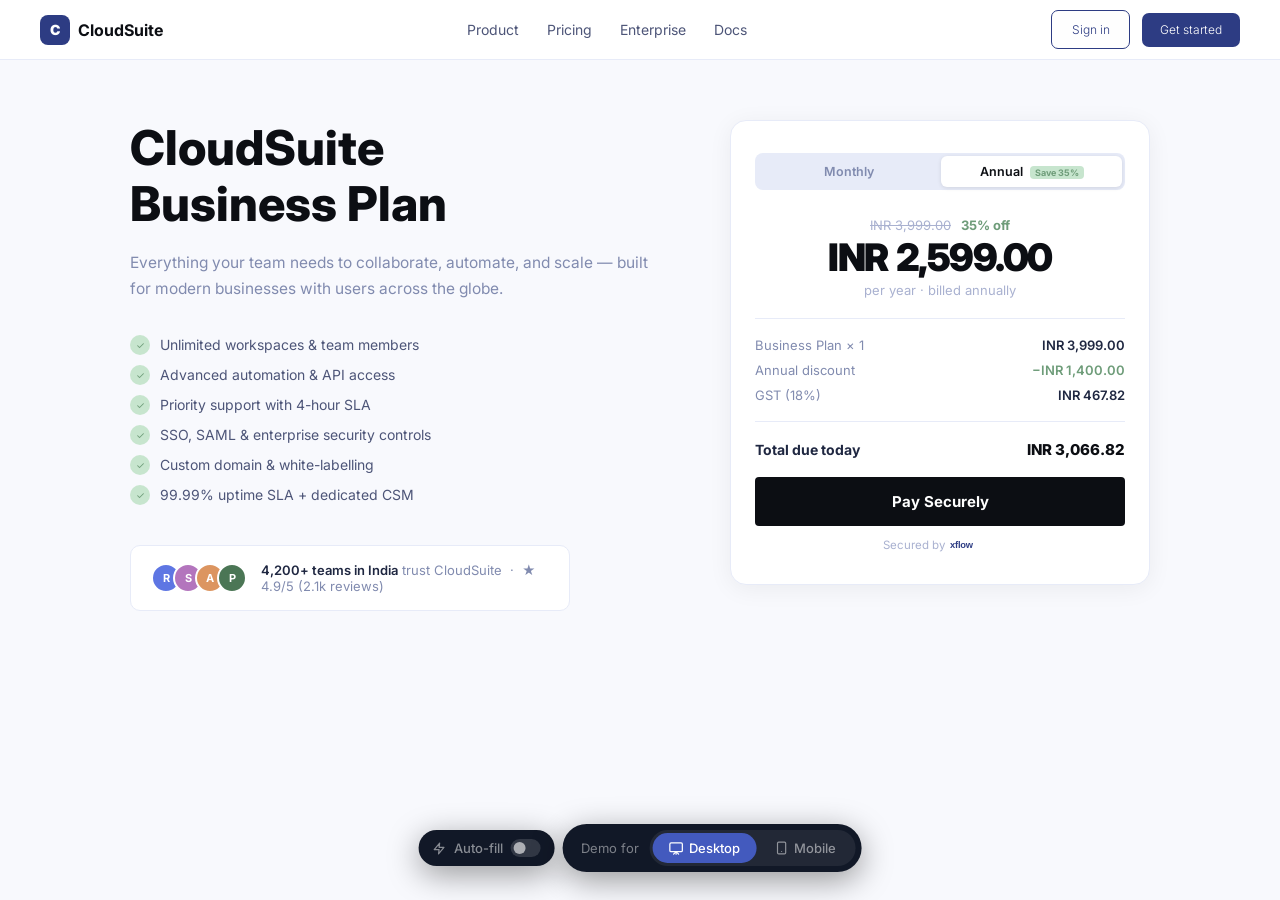
==== index.html @ 90ce3f3b "updated all files - re-inintial" ====
<!DOCTYPE html>
<html lang="en">
<head>
  <meta charset="UTF-8" />
  <meta name="viewport" content="width=device-width, initial-scale=1.0" />
  <title>Demo Checkout — Powered by Xflow</title>
  
  <link rel="stylesheet" href="design-system.css" />
  <link rel="stylesheet" href="index.css" />
</head>
<body>

<!-- ══════════════════════════════════════════════
     MERCHANT PRODUCT PAGE
══════════════════════════════════════════════ -->

<nav class="merchant-nav">
  <div class="merchant-logo">
    <div class="logo-mark">C</div>
    CloudSuite
  </div>
  <ul class="merchant-nav-links">
    <li><a href="#">Product</a></li>
    <li><a href="#">Pricing</a></li>
    <li><a href="#">Enterprise</a></li>
    <li><a href="#">Docs</a></li>
  </ul>
  <div class="merchant-nav-right">
    <button class="btn-outline">Sign in</button>
    <button class="btn-primary">Get started</button>
  </div>
</nav>

<section class="product-page">
  <div class="product-hero">
    <h1>CloudSuite<br/>Business Plan</h1>
    <p class="desc">
      Everything your team needs to collaborate, automate, and scale — built for
      modern businesses with users across the globe.
    </p>
  </div>

  <div class="product-features">
    <ul class="feature-list">
      <li><span class="check">✓</span>Unlimited workspaces & team members</li>
      <li><span class="check">✓</span>Advanced automation & API access</li>
      <li><span class="check">✓</span>Priority support with 4-hour SLA</li>
      <li><span class="check">✓</span>SSO, SAML & enterprise security controls</li>
      <li><span class="check">✓</span>Custom domain & white-labelling</li>
      <li><span class="check">✓</span>99.99% uptime SLA + dedicated CSM</li>
    </ul>

    <div class="social-proof">
      <div class="avatar-stack">
        <div class="avatar" style="background:#5e76e3;">R</div>
        <div class="avatar" style="background:#b375bd;">S</div>
        <div class="avatar" style="background:#dc9560;">A</div>
        <div class="avatar" style="background:#4b7655;">P</div>
      </div>
      <div class="social-proof-text">
        <strong>4,200+ teams in India</strong> trust CloudSuite
        &nbsp;·&nbsp; ★ 4.9/5 (2.1k reviews)
      </div>
    </div>
  </div>

  <!-- CHECKOUT CARD -->
  <div class="checkout-card">
    <div class="plan-toggle">
      <div class="plan-opt" onclick="setPlan('monthly', this)">Monthly</div>
      <div class="plan-opt active" onclick="setPlan('annual', this)">
        Annual <span class="save-badge">Save 35%</span>
      </div>
    </div>

    <div class="price-display">
      <div>
        <span class="price-original" id="priceOriginal">INR 3,999.00</span>
        <span style="font-size:13px;color:var(--green);font-weight:700;">35% off</span>
      </div>
      <div class="price-main">
        <span class="price-currency">INR</span><span id="priceMain">2,599.00</span>
      </div>
      <div class="price-period" id="pricePeriod">per year · billed annually</div>
    </div>

    <div class="checkout-divider"></div>

    <div class="line-items">
      <div class="line-item">
        <span class="li-label">Business Plan × <span id="liQty">1</span></span>
        <span class="li-val" id="liSubtotal">INR 3,999.00</span>
      </div>
      <div class="line-item">
        <span class="li-label">Annual discount</span>
        <span class="li-val discount-val" id="liDiscount">−INR 1,400.00</span>
      </div>
      <div class="line-item">
        <span class="li-label">GST (18%)</span>
        <span class="li-val" id="liGst">INR 467.82</span>
      </div>
    </div>

    <div class="checkout-divider"></div>

    <div class="line-items" style="margin-top:10px;">
      <div class="line-item total">
        <span class="li-label">Total due today</span>
        <span class="li-val" id="liTotal">INR 3,066.82</span>
      </div>
    </div>

    <button class="big-pay-btn" style="margin-top:18px;" onclick="openModal()">
      Pay Securely
    </button>

    <div class="powered-by">
      Secured by <img src="assets/xflow-logo.svg" alt="Xflow" style="height:14px;width:48px;display:inline-block;vertical-align:middle;object-fit:contain;" />
    </div>
  </div>
</section>


<!-- ══════════════════════════════════════════════
     CHECKOUT MODAL
══════════════════════════════════════════════ -->
<div class="overlay" id="overlay">
  <div class="modal" id="modal">

    <!-- FULL-WIDTH HEADER -->
    <div class="modal-header">
      <div class="mh-title">Paying to <strong>CloudSuite Inc.</strong></div>
      <button class="mh-close" onclick="closeModal()">✕</button>
    </div>

    <!-- MODAL BODY -->
    <div class="modal-body">

    <!-- LEFT PANEL -->
    <div class="modal-left">

      <div class="ml-top">
        <div class="ml-merchant-row">
          <div class="logo-mark ml-logo-mark">C</div>
          <div>
            <div class="ml-merchant-name">CloudSuite Inc.</div>
            <div class="ml-product-name" id="mlProduct">Business Plan · Annual</div>
          </div>
        </div>
        <div class="ml-product-desc">1 seat · billed annually<br/>Renews Apr 13, 2027</div>

        <div class="ml-amount-section">
          <div class="ml-amount-label">Amount to Pay</div>
          <div class="ml-amount"><span class="inr-sym">INR</span><span id="mlAmount">3,066.82</span></div>
        </div>

        <div class="ml-breakdown">
          <div class="ml-br-row">
            <span class="lbl">Plan</span>
            <span class="val" id="mlBrPlan">INR 2,599.00</span>
          </div>
          <div class="ml-br-row">
            <span class="lbl">GST (18%)</span>
            <span class="val" id="mlBrGst">INR 467.82</span>
          </div>
          <div class="ml-br-row">
            <span class="lbl">Annual discount</span>
            <span class="val green" id="mlBrDiscount">−INR 1,400.00</span>
          </div>
          <div class="ml-br-row total-row">
            <span class="lbl">Total</span>
            <span class="val" id="mlBrTotal">INR 3,066.82</span>
          </div>
        </div>
      </div>

      <div class="ml-powered-by">
        <span>Powered by</span>
        <img src="assets/xflow-logo.svg" alt="Xflow" style="height:14px;width:48px;object-fit:contain;" />
      </div>
    </div>

    <!-- RIGHT PANEL -->
    <div class="modal-right">
      <div class="modal-right-inner">

      <!-- SUCCESS -->
      <div class="success-wrap" id="successWrap">
        <div class="success-ring">✓</div>
        <div class="success-title">Payment Successful!</div>
        <div class="success-sub">
          Your CloudSuite Business Plan is now active. A confirmation has been sent to your email.
        </div>
        <div class="success-box">
          <div class="sb-row">
            <span class="sb-lbl">Transaction ID</span>
            <span class="sb-val" id="txnId">XF-XXXXXXXX</span>
          </div>
          <div class="sb-row">
            <span class="sb-lbl">Amount Paid</span>
            <span class="sb-val" id="txnAmt" style="font-family:inherit;font-weight:700;color:var(--black);">INR 3,066.82</span>
          </div>
          <div class="sb-row">
            <span class="sb-lbl">Method</span>
            <span class="sb-val" id="txnMethod" style="font-family:inherit;">—</span>
          </div>
        </div>
        <button class="done-btn" onclick="closeModal()">Back to CloudSuite</button>
      </div>

      <!-- PAYMENT UI -->
      <div id="payUi" style="display:flex;flex-direction:column;flex:1;overflow:hidden;">
        <div class="m-content">

          <!-- ══ ACCORDION ══ -->
          <div class="accordion" id="accordion">

            <!-- ── UPI ── -->
            <div class="acc-item open" id="acc-upi">
              <div class="acc-header" onclick="toggleAccordion('upi')">
                <div class="acc-header-left">
                  <div>
                    <div class="acc-title">UPI</div>
                    <div class="acc-subtitle">GPay · PhonePe · Paytm · BHIM & more</div>
                  </div>
                </div>
                <svg class="acc-chevron" viewBox="0 0 16 16" fill="none" xmlns="http://www.w3.org/2000/svg" width="18" height="18">
                  <path d="M4 6l4 4 4-4" stroke="currentColor" stroke-width="1.5" stroke-linecap="round" stroke-linejoin="round"/>
                </svg>
              </div>
              <div class="acc-body">

                <!-- ─ Desktop UPI: QR + app icon reference row ─ -->
                <div class="upi-desktop">
                  <div class="qr-section">
                    <div class="qr-wrap">
                      <div class="qr-box">
                        <img src="assets/qr-code.svg" style="position:absolute;inset:0;width:100%;height:100%;display:block;" alt="UPI QR Code" />
                      </div>
                      <div class="qr-timer" id="qrTimer">09:47</div>
                    </div>
                    <div class="qr-label">Scan with any UPI app</div>
                    <div class="qr-sub">Open your UPI app and scan to pay INR <span id="qrAmt">3,066.82</span></div>
                  </div>

                  <div class="upi-apps-label">Scan using one of these apps</div>
                  <div class="upi-apps-row">
                    <div class="upi-app" onclick="simulatePay('UPI — Google Pay')">
                      <div class="upi-app-icon" style="background:#fff;border:1px solid #e5e7eb;">
                        <svg width="24" height="24" viewBox="0 0 24 24"><text y="18" font-size="18">G</text></svg>
                      </div>
                      <div class="upi-app-name">GPay</div>
                    </div>
                    <div class="upi-app" onclick="simulatePay('UPI — PhonePe')">
                      <div class="upi-app-icon" style="background:#5f259f;">
                        <svg width="24" height="24" viewBox="0 0 24 24"><text y="18" fill="white" font-size="15" font-weight="bold">Pe</text></svg>
                      </div>
                      <div class="upi-app-name">PhonePe</div>
                    </div>
                    <div class="upi-app" onclick="simulatePay('UPI — Paytm')">
                      <div class="upi-app-icon" style="background:#00baf2;">
                        <svg width="24" height="24" viewBox="0 0 24 24"><text y="18" fill="white" font-size="12" font-weight="bold">Pay</text></svg>
                      </div>
                      <div class="upi-app-name">Paytm</div>
                    </div>
                    <div class="upi-app" onclick="simulatePay('UPI — BHIM')">
                      <div class="upi-app-icon" style="background:#0f3d6b;">
                        <svg width="24" height="24" viewBox="0 0 24 24"><text y="17" fill="white" font-size="11" font-weight="bold">BHIM</text></svg>
                      </div>
                      <div class="upi-app-name">BHIM</div>
                    </div>
                  </div>

                  <div class="upi-divider"><span>or</span></div>

                  <button class="upi-id-link" onclick="toggleDesktopUpiId(this)">Enter UPI ID instead →</button>
                  <div id="desktopUpiIdForm" style="display:none;margin-top:12px;">
                    <div class="upi-id-hint">
                      <span>💡</span>
                      <span>Enter any UPI ID format like <code>name@okicici</code> or <code>9999999999@upi</code></span>
                    </div>
                    <div class="form-group">
                      <label class="form-label">UPI ID / VPA</label>
                      <input class="form-input" type="text" placeholder="yourname@okicici" id="upiIdInput" />
                    </div>
                    <button class="m-pay-btn" onclick="simulatePay('UPI ID')">
                      Verify & Pay INR <span id="upiBtnAmt">3,066.82</span>
                    </button>
                  </div>
                </div>

                <!-- ─ Mobile UPI: App selection grid ─ -->
                <div class="upi-mobile">
                  <p class="upi-mobile-hint">Select your UPI app to pay INR <span class="upi-mobile-amt">3,066.82</span></p>
                  <div class="upi-app-grid">
                    <div class="upi-grid-item" onclick="simulatePay('UPI — Google Pay')">
                      <div class="ugi-icon" style="background:#fff;border:1.5px solid #e5e7eb;">
                        <svg width="26" height="26" viewBox="0 0 24 24"><text y="18" font-size="18">G</text></svg>
                      </div>
                      <div class="ugi-name">Google Pay</div>
                    </div>
                    <div class="upi-grid-item" onclick="simulatePay('UPI — PhonePe')">
                      <div class="ugi-icon" style="background:#5f259f;">
                        <svg width="26" height="26" viewBox="0 0 24 24"><text y="18" fill="white" font-size="15" font-weight="bold">Pe</text></svg>
                      </div>
                      <div class="ugi-name">PhonePe</div>
                    </div>
                    <div class="upi-grid-item" onclick="simulatePay('UPI — Paytm')">
                      <div class="ugi-icon" style="background:#00baf2;">
                        <svg width="26" height="26" viewBox="0 0 24 24"><text y="18" fill="white" font-size="12" font-weight="bold">Pay</text></svg>
                      </div>
                      <div class="ugi-name">Paytm</div>
                    </div>
                    <div class="upi-grid-item" onclick="simulatePay('UPI — CRED')">
                      <div class="ugi-icon" style="background:#1c1c1c;">
                        <svg width="26" height="26" viewBox="0 0 24 24"><text y="17" fill="white" font-size="13" font-weight="bold">C</text></svg>
                      </div>
                      <div class="ugi-name">CRED</div>
                    </div>
                    <div class="upi-grid-item" onclick="simulatePay('UPI — BHIM')">
                      <div class="ugi-icon" style="background:#0f3d6b;">
                        <svg width="26" height="26" viewBox="0 0 24 24"><text y="17" fill="white" font-size="9" font-weight="bold">BHIM</text></svg>
                      </div>
                      <div class="ugi-name">BHIM</div>
                    </div>
                    <div class="upi-grid-item" onclick="simulatePay('UPI App')">
                      <div class="ugi-icon" style="background:var(--gray-100);color:var(--gray-500);font-size:18px;font-weight:700;">···</div>
                      <div class="ugi-name">More Apps</div>
                    </div>
                  </div>

                  <div class="upi-divider"><span>or</span></div>

                  <div class="upi-id-hint">
                    <span>💡</span>
                    <span>Enter any UPI ID like <code>name@okicici</code> or <code>9999999999@upi</code></span>
                  </div>
                  <div class="form-group">
                    <label class="form-label">UPI ID / VPA</label>
                    <input class="form-input" type="text" placeholder="yourname@okicici" id="upiIdMobile" />
                  </div>
                  <button class="m-pay-btn" onclick="simulatePay('UPI ID')">
                    Verify & Pay INR <span class="upi-mobile-amt">3,066.82</span>
                  </button>
                </div>

              </div><!-- acc-body -->
            </div><!-- acc-item upi -->

            <!-- ── Card ── -->
            <div class="acc-item" id="acc-card">
              <div class="acc-header" onclick="toggleAccordion('card')">
                <div class="acc-header-left">
                  <div>
                    <div class="acc-title">Card</div>
                    <div class="acc-subtitle">Credit or Debit card</div>
                  </div>
                </div>
                <svg class="acc-chevron" viewBox="0 0 16 16" fill="none" xmlns="http://www.w3.org/2000/svg" width="18" height="18">
                  <path d="M4 6l4 4 4-4" stroke="currentColor" stroke-width="1.5" stroke-linecap="round" stroke-linejoin="round"/>
                </svg>
              </div>
              <div class="acc-body">
                <div class="accepted-networks">
                  <span class="accepted-label">Accepted:</span>
                  <span class="network-chip">VISA</span>
                  <span class="network-chip">MC</span>
                  <span class="network-chip">AMEX</span>
                  <span class="network-chip">RuPay</span>
                </div>

                <div class="demo-hint">
                  <span>💡</span>
                  <span>Demo — use test card <code>4111 1111 1111 1111</code>, any future date, any CVV.</span>
                </div>

                <div class="card-visual">
                  <div class="card-chip"></div>
                  <div class="card-num-display" id="cvCardNum">•••• •••• •••• ••••</div>
                  <div class="card-foot">
                    <div class="card-foot-field">
                      <div class="cf-label">Card Holder</div>
                      <div class="cf-val" id="cvName">YOUR NAME</div>
                    </div>
                    <div class="card-foot-field">
                      <div class="cf-label">Expires</div>
                      <div class="cf-val" id="cvExp">MM/YY</div>
                    </div>
                    <div class="card-network-badge" id="cvNetwork">—</div>
                  </div>
                </div>

                <div class="form-group">
                  <label class="form-label">Card Number</label>
                  <div class="card-type-wrap">
                    <input class="form-input" id="cardNum" type="text" inputmode="numeric" maxlength="19"
                      placeholder="1234  5678  9012  3456" oninput="fmtCard(this)" />
                    <span class="card-type-icon" id="cardIcon"></span>
                  </div>
                </div>

                <div class="form-group">
                  <label class="form-label">Cardholder Name</label>
                  <input class="form-input" id="cardHolder" type="text" placeholder="Priya Sharma"
                    oninput="document.getElementById('cvName').textContent = this.value.toUpperCase() || 'YOUR NAME'" />
                </div>

                <div class="form-row">
                  <div class="form-group">
                    <label class="form-label">Expiry</label>
                    <input class="form-input" id="cardExp" type="text" inputmode="numeric" maxlength="5"
                      placeholder="MM / YY" oninput="fmtExpiry(this)" />
                  </div>
                  <div class="form-group">
                    <label class="form-label">CVV</label>
                    <input class="form-input" id="cardCvv" type="password" inputmode="numeric" maxlength="4" placeholder="•••" />
                  </div>
                </div>

                <button class="m-pay-btn" onclick="simulatePay('Card')">
                  Pay INR <span id="cardBtnAmt">3,066.82</span>
                </button>
              </div><!-- acc-body -->
            </div><!-- acc-item card -->

            <!-- ── Bank Transfer ── -->
            <div class="acc-item" id="acc-bank">
              <div class="acc-header" onclick="toggleAccordion('bank')">
                <div class="acc-header-left">
                  <div>
                    <div class="acc-title">Bank Transfer</div>
                    <div class="acc-subtitle">NEFT · RTGS · IMPS</div>
                  </div>
                </div>
                <svg class="acc-chevron" viewBox="0 0 16 16" fill="none" xmlns="http://www.w3.org/2000/svg" width="18" height="18">
                  <path d="M4 6l4 4 4-4" stroke="currentColor" stroke-width="1.5" stroke-linecap="round" stroke-linejoin="round"/>
                </svg>
              </div>
              <div class="acc-body">
                <div class="vban-notice">
                  <span>Transfer funds to the Virtual Bank Account below. Your plan activates within <strong>30 minutes</strong> of receipt. Supports NEFT · RTGS · IMPS.</span>
                </div>

                <div class="vban-modes">
                  <div class="mode-badge"><div class="dot"></div> NEFT</div>
                  <div class="mode-badge"><div class="dot"></div> RTGS</div>
                  <div class="mode-badge"><div class="dot"></div> IMPS</div>
                </div>

                <div class="vban-info" style="margin-top:12px;">
                  <div class="vban-header">Virtual Bank Account Details</div>
                  <div class="vban-row">
                    <span class="vr-label">Account Number</span>
                    <span class="vr-val">XFLOW8824001991 <button class="copy-btn" onclick="doCopy('XFLOW8824001991', this)">Copy</button></span>
                  </div>
                  <div class="vban-row">
                    <span class="vr-label">IFSC Code</span>
                    <span class="vr-val">HSBC0110005 <button class="copy-btn" onclick="doCopy('HSBC0110005', this)">Copy</button></span>
                  </div>
                  <div class="vban-row">
                    <span class="vr-label">Account Name</span>
                    <span class="vr-val" style="font-family:inherit;">Xflow Payments Pvt Ltd</span>
                  </div>
                  <div class="vban-row">
                    <span class="vr-label">Bank</span>
                    <span class="vr-val" style="font-family:inherit;">HSBC India</span>
                  </div>
                  <div class="vban-row">
                    <span class="vr-label">Exact Amount</span>
                    <span class="vr-val amount" id="vbanAmt">INR 3,066.82 <button class="copy-btn" onclick="doCopy('3066.82', this)">Copy</button></span>
                  </div>
                </div>

                <p style="font-size:12px;color:var(--gray-400);line-height:1.6;margin-bottom:16px;">
                  ⚠️ Transfer the <strong>exact amount</strong> to ensure automatic reconciliation. Include order reference <code style="background:var(--gray-100);padding:1px 5px;border-radius:3px;font-size:11px;">CS-<span id="vbanRef">DEMO2025</span></code> in remarks.
                </p>

                <button class="m-pay-btn" onclick="simulatePay('Bank Transfer (IMPS)')">
                  I've Completed the Transfer
                </button>
              </div><!-- acc-body -->
            </div><!-- acc-item bank -->

          </div><!-- accordion -->

        </div><!-- m-content -->
      </div><!-- payUi -->

      </div><!-- modal-right-inner -->
    </div><!-- modal-right -->

    </div><!-- modal-body -->

    <!-- MOBILE AMOUNT BAR -->
    <div class="mobile-amt-bar" id="mobileAmtBar" onclick="toggleMobileSheet()">
      <div class="mab-info">
        <span class="mab-label">Amount to pay</span>
        <span class="mab-amount">INR <span id="mobileAmt">3,066.82</span></span>
      </div>
      <svg class="mab-chevron" id="mabChevron" viewBox="0 0 16 16" fill="none" width="20" height="20">
        <path d="M4 10l4-4 4 4" stroke="currentColor" stroke-width="1.5" stroke-linecap="round" stroke-linejoin="round"/>
      </svg>
    </div>

    <!-- MOBILE BREAKDOWN SHEET -->
    <div class="mobile-sheet" id="mobileSheet">
      <div class="mobile-sheet-handle"></div>
      <div class="ms-title">Order Summary</div>
      <div class="ms-rows">
        <div class="ms-row"><span>Plan</span><span id="msBrPlan">INR 2,599.00</span></div>
        <div class="ms-row"><span>GST (18%)</span><span id="msBrGst">INR 467.82</span></div>
        <div class="ms-row ms-green"><span>Annual discount</span><span id="msBrDiscount">−INR 1,400.00</span></div>
        <div class="ms-row ms-total"><span>Total</span><span id="msBrTotal">INR 3,066.82</span></div>
      </div>
    </div>

  </div><!-- modal -->
</div><!-- overlay -->


<!-- ══════════════════════════════════════════════
     DEMO BAR (device toggle + autofill toggle)
══════════════════════════════════════════════ -->
<div class="demo-bar" id="demoBar">

  <!-- Auto-fill pill -->
  <div class="autofill-pill" id="autofillPill" onclick="toggleAutofill()">
    <svg width="13" height="13" viewBox="0 0 24 24" fill="none" stroke="currentColor" stroke-width="2.2" stroke-linecap="round" stroke-linejoin="round">
      <polygon points="13 2 3 14 12 14 11 22 21 10 12 10 13 2"/>
    </svg>
    <span class="af-label">Auto-fill</span>
    <div class="af-switch" id="afSwitch"></div>
  </div>

  <!-- Device view pill -->
  <div class="device-toggle" id="deviceToggle">
    <span class="dt-label">Demo for</span>
    <div class="dt-segment">
      <button class="dt-btn active" id="dtDesktop" onclick="setDeviceView('desktop')">
        <svg width="15" height="15" viewBox="0 0 24 24" fill="none" stroke="currentColor" stroke-width="2" stroke-linecap="round" stroke-linejoin="round">
          <rect x="2" y="3" width="20" height="14" rx="2"/>
          <polyline points="8 21 12 17 16 21"/>
          <line x1="12" y1="17" x2="12" y2="21"/>
        </svg>
        Desktop
      </button>
      <button class="dt-btn" id="dtMobile" onclick="setDeviceView('mobile')">
        <svg width="14" height="14" viewBox="0 0 24 24" fill="none" stroke="currentColor" stroke-width="2" stroke-linecap="round" stroke-linejoin="round">
          <rect x="5" y="2" width="14" height="20" rx="2"/>
          <circle cx="12" cy="18" r="1" fill="currentColor" stroke="none"/>
        </svg>
        Mobile
      </button>
    </div>
  </div>

</div>

<!-- ══════════════════════════════════════════════
     PHONE PREVIEW OVERLAY
══════════════════════════════════════════════ -->
<div class="phone-overlay" id="phoneOverlay" onclick="handlePhoneOverlayClick(event)">
  <div class="phone-frame" id="phoneFrame">
    <div class="phone-shell">
      <div class="phone-screen-wrap">
        <div class="phone-island"></div>
        <iframe id="phoneIframe" class="phone-screen" src="" title="Mobile preview"></iframe>
      </div>
    </div>
  </div>
</div>


<script>
  // ── Embed detection: hide chrome when loaded inside phone preview ──
  if (new URLSearchParams(window.location.search).get('embed') === '1') {
    document.getElementById('demoBar').style.display = 'none';
    document.getElementById('phoneOverlay').style.display = 'none';
  }

  // ── Device view toggle ──
  function setDeviceView(view) {
    const overlay   = document.getElementById('phoneOverlay');
    const iframe    = document.getElementById('phoneIframe');
    const dtDesktop = document.getElementById('dtDesktop');
    const dtMobile  = document.getElementById('dtMobile');

    if (view === 'mobile') {
      dtDesktop.classList.remove('active');
      dtMobile.classList.add('active');
      if (!iframe.src || !iframe.src.includes('embed=1')) {
        iframe.src = window.location.pathname + '?embed=1';
      }
      overlay.classList.add('open');
      document.body.style.overflow = 'hidden';
    } else {
      dtDesktop.classList.add('active');
      dtMobile.classList.remove('active');
      overlay.classList.remove('open');
      document.body.style.overflow = '';
    }
  }

  function handlePhoneOverlayClick(e) {
    if (e.target === e.currentTarget) setDeviceView('desktop');
  }

  // ── Auto-fill ──
  let autofill = false;

  function toggleAutofill() {
    autofill = !autofill;
    document.getElementById('afSwitch').classList.toggle('on', autofill);
    document.getElementById('autofillPill').classList.toggle('active', autofill);
    if (autofill) doAutofill();
  }

  function doAutofill() {
    if (!autofill) return;

    // Card fields
    const cardNum = document.getElementById('cardNum');
    if (cardNum && cardNum.offsetParent !== null) {
      cardNum.value = '4111 1111 1111 1111';
      fmtCard(cardNum);
    }
    const cardHolder = document.getElementById('cardHolder');
    if (cardHolder && cardHolder.offsetParent !== null) {
      cardHolder.value = 'Priya Sharma';
      document.getElementById('cvName').textContent = 'PRIYA SHARMA';
    }
    const cardExp = document.getElementById('cardExp');
    if (cardExp && cardExp.offsetParent !== null) {
      cardExp.value = '12 / 28';
      document.getElementById('cvExp').textContent = '12/28';
    }
    const cardCvv = document.getElementById('cardCvv');
    if (cardCvv && cardCvv.offsetParent !== null) {
      cardCvv.value = '123';
    }

    // UPI ID (desktop + mobile)
    const upiIdDesktop = document.getElementById('upiIdInput');
    if (upiIdDesktop) upiIdDesktop.value = 'priya@okicici';
    const upiIdMobile = document.getElementById('upiIdMobile');
    if (upiIdMobile) upiIdMobile.value = 'priya@okicici';
  }

  // ── State ──
  let plan = 'annual';
  const PRICES = {
    monthly:  { base: 3999, discount: 0,    label: 'per month · billed monthly' },
    annual:   { base: 3999, discount: 1400, label: 'per year · billed annually'  }
  };

  function getPriceData() {
    const p = PRICES[plan];
    const net = p.base - p.discount;
    const gst = parseFloat((net * 0.18).toFixed(2));
    const total = parseFloat((net + gst).toFixed(2));
    const usd = (total / 83.4).toFixed(2);
    return { ...p, net, gst, total, usd };
  }

  function fmt(n) {
    return n.toLocaleString('en-IN', { minimumFractionDigits: 2, maximumFractionDigits: 2 });
  }

  function setPlan(p, el) {
    plan = p;
    document.querySelectorAll('.plan-opt').forEach(o => o.classList.remove('active'));
    el.classList.add('active');
    refresh();
  }

  function refresh() {
    const d = getPriceData();
    // Product page
    document.getElementById('priceMain').textContent = fmt(d.net);
    document.getElementById('pricePeriod').textContent = d.label;
    document.getElementById('priceOriginal').textContent = plan === 'annual' ? 'INR ' + fmt(d.base) : '';
    document.querySelector('[id="priceOriginal"]').nextElementSibling.style.display = plan === 'annual' ? '' : 'none';
    document.getElementById('liSubtotal').textContent = 'INR ' + fmt(d.base);
    document.getElementById('liDiscount').textContent = plan === 'annual' ? '−INR ' + fmt(d.discount) : '—';
    document.getElementById('liGst').textContent = 'INR ' + fmt(d.gst);
    document.getElementById('liTotal').textContent = 'INR ' + fmt(d.total);
    // Modal
    document.getElementById('mlAmount').textContent = fmt(d.total);
    document.getElementById('mlBrPlan').textContent = 'INR ' + fmt(d.net);
    document.getElementById('mlBrGst').textContent = 'INR ' + fmt(d.gst);
    document.getElementById('mlBrDiscount').textContent = plan === 'annual' ? '−INR ' + fmt(d.discount) : '—';
    document.getElementById('mlBrTotal').textContent = 'INR ' + fmt(d.total);
    document.getElementById('mlProduct').textContent = 'Business Plan · ' + (plan === 'annual' ? 'Annual' : 'Monthly');
    // Buttons
    const amtStr = fmt(d.total);
    ['upiBtnAmt','cardBtnAmt'].forEach(id => {
      const el = document.getElementById(id);
      if (el) el.textContent = amtStr;
    });
    document.getElementById('qrAmt').textContent = amtStr;
    document.getElementById('vbanAmt').innerHTML = 'INR ' + amtStr + ' <button class="copy-btn" onclick="doCopy(\'' + d.total + '\', this)">Copy</button>';
    document.getElementById('txnAmt').textContent = 'INR ' + amtStr;
    // Mobile UPI amount spans
    document.querySelectorAll('.upi-mobile-amt').forEach(el => el.textContent = amtStr);
    // Mobile amount bar + sheet
    const mobileAmt = document.getElementById('mobileAmt');
    if (mobileAmt) mobileAmt.textContent = amtStr;
    const msBrPlan = document.getElementById('msBrPlan');
    if (msBrPlan) msBrPlan.textContent = 'INR ' + fmt(d.net);
    const msBrGst = document.getElementById('msBrGst');
    if (msBrGst) msBrGst.textContent = 'INR ' + fmt(d.gst);
    const msBrDiscount = document.getElementById('msBrDiscount');
    if (msBrDiscount) msBrDiscount.textContent = plan === 'annual' ? '−INR ' + fmt(d.discount) : '—';
    const msBrTotal = document.getElementById('msBrTotal');
    if (msBrTotal) msBrTotal.textContent = 'INR ' + fmt(d.total);
  }

  // ── Modal ──
  function openModal() {
    refresh();
    document.getElementById('overlay').classList.add('open');
    document.getElementById('successWrap').classList.remove('show');
    document.getElementById('payUi').style.display = 'flex';
    document.body.style.overflow = 'hidden';
    // Reset accordion: UPI open by default
    document.querySelectorAll('.acc-item').forEach(item => item.classList.remove('open'));
    document.getElementById('acc-upi').classList.add('open');
    // Hide desktop UPI ID form
    const duf = document.getElementById('desktopUpiIdForm');
    if (duf) duf.style.display = 'none';
    startQrTimer();
    if (autofill) setTimeout(doAutofill, 60);
  }

  function closeModal() {
    document.getElementById('overlay').classList.remove('open');
    document.body.style.overflow = '';
    clearInterval(qrInterval);
    resetCardForm();
    // Reset mobile sheet
    document.getElementById('mobileSheet').classList.remove('open');
    document.getElementById('mabChevron').classList.remove('open');
  }

  // ── Mobile breakdown sheet ──
  function toggleMobileSheet() {
    document.getElementById('mobileSheet').classList.toggle('open');
    document.getElementById('mabChevron').classList.toggle('open');
  }

  function handleOverlay(e) {
    if (e.target === document.getElementById('overlay')) closeModal();
  }

  // ── Accordion ──
  function toggleAccordion(name) {
    const target = document.getElementById('acc-' + name);
    const isOpen = target.classList.contains('open');
    // Close all
    document.querySelectorAll('.acc-item').forEach(item => item.classList.remove('open'));
    // Open clicked if it was closed
    if (!isOpen) target.classList.add('open');
    // Fill newly opened panel
    if (autofill) setTimeout(doAutofill, 30);
  }

  // ── Desktop UPI ID toggle ──
  function toggleDesktopUpiId(btn) {
    const form = document.getElementById('desktopUpiIdForm');
    const isVisible = form.style.display !== 'none';
    form.style.display = isVisible ? 'none' : 'block';
    btn.textContent = isVisible ? 'Enter UPI ID instead →' : '← Back to QR';
    if (autofill && !isVisible) setTimeout(doAutofill, 30);
  }

  // QR countdown timer
  let qrInterval = null;
  let qrSeconds = 600;

  function startQrTimer() {
    qrSeconds = 600;
    clearInterval(qrInterval);
    qrInterval = setInterval(() => {
      qrSeconds--;
      if (qrSeconds <= 0) { clearInterval(qrInterval); return; }
      const m = String(Math.floor(qrSeconds / 60)).padStart(2, '0');
      const s = String(qrSeconds % 60).padStart(2, '0');
      document.getElementById('qrTimer').textContent = m + ':' + s;
    }, 1000);
  }

  // ── Card formatting ──
  function fmtCard(input) {
    let v = input.value.replace(/\D/g, '').slice(0, 16);
    input.value = v.replace(/(.{4})/g, '$1 ').trim();
    const d = v.padEnd(16, '•').replace(/(.{4})/g, '$1 ').trim();
    document.getElementById('cvCardNum').textContent = d || '•••• •••• •••• ••••';
    // detect network
    let net = '—', icon = '';
    if (v.startsWith('4'))           { net = 'VISA';   icon = ''; }
    else if (/^5[1-5]/.test(v) || /^2[2-7]/.test(v)) { net = 'MC'; icon = ''; }
    else if (/^3[47]/.test(v))       { net = 'AMEX';  icon = ''; }
    else if (/^6[0-9]/.test(v))      { net = 'RuPay'; icon = ''; }
    document.getElementById('cvNetwork').textContent = net;
  }

  function fmtExpiry(input) {
    let v = input.value.replace(/\D/g,'').slice(0,4);
    if (v.length >= 3) v = v.slice(0,2) + ' / ' + v.slice(2);
    input.value = v;
    document.getElementById('cvExp').textContent = input.value || 'MM/YY';
  }

  function resetCardForm() {
    ['cardNum','cardHolder','cardExp','cardCvv'].forEach(id => {
      const el = document.getElementById(id);
      if (el) el.value = '';
    });
    document.getElementById('cvCardNum').textContent = '•••• •••• •••• ••••';
    document.getElementById('cvName').textContent = 'YOUR NAME';
    document.getElementById('cvExp').textContent = 'MM/YY';
    document.getElementById('cvNetwork').textContent = '—';
  }

  // ── Simulate payment ──
  function simulatePay(method) {
    const btn = event?.target?.closest('button') || document.querySelector('.m-pay-btn');
    if (btn) {
      btn.innerHTML = '<div class="spinner"></div> Processing…';
      btn.classList.add('loading');
    }
    clearInterval(qrInterval);
    setTimeout(() => {
      const txn = 'XF-' + Math.random().toString(36).slice(2,10).toUpperCase();
      document.getElementById('txnId').textContent = txn;
      document.getElementById('txnMethod').textContent = method;
      document.getElementById('payUi').style.display = 'none';
      document.getElementById('successWrap').classList.add('show');
      if (btn) { btn.innerHTML = ''; btn.classList.remove('loading'); }
    }, 2000);
  }

  // ── Copy ──
  function doCopy(text, el) {
    navigator.clipboard.writeText(text).catch(()=>{});
    el.textContent = 'Copied!';
    el.style.color = 'var(--green)';
    setTimeout(() => { el.textContent = 'Copy'; el.style.color = ''; }, 1500);
  }

  // init
  refresh();
</script>
</body>
</html>
---- design-system.css ----
/*
 * ═══════════════════════════════════════════════════════════════
 *  XFLOW WEB DESIGN SYSTEM V3
 *  Source: Figma — Web | Design System V3 (PAyYrZFnQEXvGfDpVFXtn7)
 *  Node: 1-3
 * ═══════════════════════════════════════════════════════════════
 *
 *  TWK Lausanne — Xflow's brand typeface (commercial, self-hosted).
 *  Uncomment and point at your font files to activate.
 *
 *  @font-face { font-family:'TWK Lausanne'; src:url('/fonts/TWKLausanne-100.woff2') format('woff2'); font-weight:100; font-style:normal; }
 *  @font-face { font-family:'TWK Lausanne'; src:url('/fonts/TWKLausanne-200.woff2') format('woff2'); font-weight:200; font-style:normal; }
 *  @font-face { font-family:'TWK Lausanne'; src:url('/fonts/TWKLausanne-300.woff2') format('woff2'); font-weight:300; font-style:normal; }
 *  @font-face { font-family:'TWK Lausanne'; src:url('/fonts/TWKLausanne-400.woff2') format('woff2'); font-weight:400; font-style:normal; }
 *  @font-face { font-family:'TWK Lausanne'; src:url('/fonts/TWKLausanne-500.woff2') format('woff2'); font-weight:500; font-style:normal; }
 *  @font-face { font-family:'TWK Lausanne'; src:url('/fonts/TWKLausanne-600.woff2') format('woff2'); font-weight:600; font-style:normal; }
 *  @font-face { font-family:'TWK Lausanne'; src:url('/fonts/TWKLausanne-700.woff2') format('woff2'); font-weight:700; font-style:normal; }
 *  @font-face { font-family:'TWK Lausanne'; src:url('/fonts/TWKLausanne-800.woff2') format('woff2'); font-weight:800; font-style:normal; }
 */

@import url('https://fonts.googleapis.com/css2?family=Inter:wght@300;400;500;600;700;800;900&display=swap');

:root {

  /* ─────────────────────────────────────────
     FONT FAMILY
  ───────────────────────────────────────── */
  --font-brand:   'TWK Lausanne', 'Inter', -apple-system, sans-serif;
  --font-system:  'Inter', -apple-system, BlinkMacSystemFont, sans-serif;

  /* ─────────────────────────────────────────
     COLOR TOKENS — raw palette
  ───────────────────────────────────────── */

  /* Greys */
  --grey-000: #FEFEFE;
  --grey-100: #F8F9FD;
  --grey-200: #E7EBF8;
  --grey-300: #CCD2E9;
  --grey-400: #A9B1D0;
  --grey-500: #818BAF;
  --grey-600: #4D5578;
  --grey-700: #1F2741;
  --grey-800: #0C0E13;

  /* Blues */
  --blue-100: #E4E9FF;
  --blue-200: #D3DBFE;
  --blue-300: #ADBDFF;
  --blue-400: #7991FB;
  --blue-500: #5E76E3;
  --blue-600: #435ABE;
  --blue-700: #2D3C83;

  /* Green — Warm (primary success / positive) */
  --green-warm-100: #DAEEDF;
  --green-warm-200: #C7E5CE;
  --green-warm-300: #ACD8B5;
  --green-warm-400: #90CB9D;
  --green-warm-500: #6E9C79;
  --green-warm-600: #4B7655;
  --green-warm-800: #31573A;

  /* Green — Cool */
  --green-cool-100: #DAF7EF;
  --green-cool-200: #CEF2E5;
  --green-cool-300: #B2E4D2;
  --green-cool-400: #7EC0A8;
  --green-cool-500: #6BA08C;
  --green-cool-600: #4A6F62;
  --green-cool-700: #325045;

  /* Reds */
  --red-100: #F6DDDD;
  --red-200: #F1C5C5;
  --red-300: #E5AAAA;
  --red-400: #DF8888;
  --red-500: #BC5E5E;
  --red-600: #A04545;
  --red-700: #6E2D2B;

  /* Oranges */
  --orange-100: #FDEBDF;
  --orange-200: #FBD9BF;
  --orange-300: #F9C6A0;
  --orange-400: #F7B381;
  --orange-500: #DC9560;
  --orange-600: #BA723C;
  --orange-700: #935222;

  /* Purples */
  --purple-100: #E2E1FF;
  --purple-200: #D1D0F8;
  --purple-300: #B1AFED;
  --purple-400: #8B89DA;
  --purple-500: #7775D7;
  --purple-600: #5957C1;
  --purple-700: #3B3997;

  /* Pinks */
  --pink-100: #F3E5F5;
  --pink-200: #EDD1F1;
  --pink-300: #E2B0EA;
  --pink-400: #C18BCA;
  --pink-500: #B375BD;
  --pink-600: #9652A0;
  --pink-700: #71377A;

  /* Teals */
  --teal-100: #D1EFF6;
  --teal-200: #BDEAF4;
  --teal-300: #A1D9E4;
  --teal-400: #78C6D7;
  --teal-500: #62B2C2;
  --teal-600: #4194A5;
  --teal-700: #246B79;

  /* ─────────────────────────────────────────
     SEMANTIC COLOR ALIASES
     Maps design roles → palette tokens
  ───────────────────────────────────────── */

  /* Surface */
  --color-bg:           var(--grey-100);
  --color-surface:      var(--grey-000);
  --color-surface-subtle: var(--grey-100);
  --color-border:       var(--grey-200);
  --color-border-strong: var(--grey-300);

  /* Text */
  --color-text-primary:   var(--grey-800);
  --color-text-secondary: var(--grey-700);
  --color-text-tertiary:  var(--grey-600);
  --color-text-muted:     var(--grey-500);
  --color-text-placeholder: var(--grey-400);
  --color-text-inverse:   var(--grey-000);

  /* Brand / Primary (Blue) */
  --color-primary:        var(--blue-700);
  --color-primary-hover:  var(--blue-600);
  --color-primary-active: var(--blue-500);  /* lighter, for pressed states */
  --color-primary-subtle: var(--blue-100);
  --color-primary-muted:  var(--blue-200);

  /* Success (Green Warm) */
  --color-success:        var(--green-warm-500);
  --color-success-subtle: var(--green-warm-200);
  --color-success-strong: var(--green-warm-600);

  /* Danger (Red) */
  --color-danger:         var(--red-500);
  --color-danger-subtle:  var(--red-100);
  --color-danger-strong:  var(--red-700);

  /* Warning (Orange) */
  --color-warning:        var(--orange-500);
  --color-warning-subtle: var(--orange-100);

  /* Dark panel (modal left) */
  --color-panel-dark-bg:  #111827;   /* intentional near-black for dark sidebar */
  --color-panel-dark-bg-gradient: linear-gradient(170deg, #111827 0%, #0a0f1e 100%);

  /* ─────────────────────────────────────────
     BACKWARD-COMPATIBLE ALIASES
     For existing checkout-demo.css variables
  ───────────────────────────────────────── */
  --blue:       var(--blue-700);
  --blue-light: var(--blue-600);
  --blue-dark:  var(--blue-700);
  --blue-bg:    var(--blue-100);
  --black:      var(--grey-800);
  --white:      var(--grey-000);

  --gray-50:  var(--grey-100);
  --gray-100: var(--grey-200);
  --gray-200: var(--grey-200);
  --gray-300: var(--grey-300);
  --gray-400: var(--grey-400);
  --gray-500: var(--grey-500);
  --gray-600: var(--grey-600);
  --gray-700: var(--grey-700);
  --gray-800: var(--grey-800);

  --green:    var(--green-warm-500);
  --green-bg: var(--green-warm-200);
  --red:      var(--red-500);

  /* ─────────────────────────────────────────
     TYPOGRAPHY SCALE
     All TWK Lausanne. Fallback: Inter.
     Naming: --type-{role}-{property}
  ───────────────────────────────────────── */

  /* Headers */
  --type-h1-size:   64px;   --type-h1-lh: 72px;  --type-h1-weight: 700;
  --type-h2-size:   48px;   --type-h2-lh: 56px;  --type-h2-weight: 700;
  --type-h3-size:   32px;   --type-h3-lh: 36px;  --type-h3-weight: 700;
  --type-h4-size:   24px;   --type-h4-lh: 32px;  --type-h4-weight: 700;

  /* Body — Base_01 (20px) */
  --type-b1-size:   20px;   --type-b1-lh: 28px;  --type-b1-weight: 400;

  /* Body — Base_02.5 (16px / 28lh) */
  --type-b2x-size:  16px;   --type-b2x-lh: 28px; --type-b2x-weight: 400;

  /* Body — Base_02 (16px / 24lh) */
  --type-b2-size:   16px;   --type-b2-lh: 24px;  --type-b2-weight: 400;

  /* Body — Base_03.5 (14px / 24lh) */
  --type-b3x-size:  14px;   --type-b3x-lh: 24px; --type-b3x-weight: 400;

  /* Body — Base_03 (14px / 20lh) */
  --type-b3-size:   14px;   --type-b3-lh: 20px;  --type-b3-weight: 400;

  /* Body — Base_04 (12px) */
  --type-b4-size:   12px;   --type-b4-lh: 18px;  --type-b4-weight: 400;

  /* Body — Base_05 (10px) */
  --type-b5-size:   10px;   --type-b5-lh: 16px;  --type-b5-weight: 400;

  /* ─────────────────────────────────────────
     SPACING & RADIUS TOKENS
  ───────────────────────────────────────── */
  --space-xs:   6px;
  --space-sm:   8px;
  --space-md:   12px;
  --space-lg:   16px;
  --space-xl:   24px;
  --space-2xl:  32px;
  --space-3xl:  48px;

  --radius-sm:  4px;
  --radius-md:  6px;   /* border_radius/md from Figma */
  --radius-lg:  10px;
  --radius-xl:  14px;
  --radius-2xl: 18px;
  --radius-pill: 100px;

  /* ─────────────────────────────────────────
     SHADOW
  ───────────────────────────────────────── */
  --shadow-sm:  0 1px 3px rgba(68, 78, 94, 0.13);
  --shadow-md:  0 4px 24px rgba(0, 0, 0, 0.06);
  --shadow-lg:  0 40px 100px rgba(0, 0, 0, 0.35), 0 0 0 1px rgba(0, 0, 0, 0.06);
}

/* ─────────────────────────────────────────
   TYPOGRAPHY UTILITY CLASSES
   Apply directly or use as reference
───────────────────────────────────────── */

.t-h1 { font-family: var(--font-brand); font-size: var(--type-h1-size); line-height: var(--type-h1-lh); font-weight: var(--type-h1-weight); }
.t-h2 { font-family: var(--font-brand); font-size: var(--type-h2-size); line-height: var(--type-h2-lh); font-weight: var(--type-h2-weight); }
.t-h3 { font-family: var(--font-brand); font-size: var(--type-h3-size); line-height: var(--type-h3-lh); font-weight: var(--type-h3-weight); }
.t-h4 { font-family: var(--font-brand); font-size: var(--type-h4-size); line-height: var(--type-h4-lh); font-weight: var(--type-h4-weight); }

.t-b1  { font-family: var(--font-brand); font-size: var(--type-b1-size);  line-height: var(--type-b1-lh);  font-weight: var(--type-b1-weight); }
.t-b2  { font-family: var(--font-brand); font-size: var(--type-b2-size);  line-height: var(--type-b2-lh);  font-weight: var(--type-b2-weight); }
.t-b3  { font-family: var(--font-brand); font-size: var(--type-b3-size);  line-height: var(--type-b3-lh);  font-weight: var(--type-b3-weight); }
.t-b4  { font-family: var(--font-brand); font-size: var(--type-b4-size);  line-height: var(--type-b4-lh);  font-weight: var(--type-b4-weight); }
.t-b5  { font-family: var(--font-brand); font-size: var(--type-b5-size);  line-height: var(--type-b5-lh);  font-weight: var(--type-b5-weight); }
---- index.css ----
@import url('design-system.css');

* { margin: 0; padding: 0; box-sizing: border-box; }

html { overflow-x: hidden; }

body {
  font-family: var(--font-brand);
  background: var(--color-bg);
  color: var(--color-text-primary);
  min-height: 100vh;
  overflow-x: hidden;
}

/* ═══════════════════════════════════════
   MERCHANT PRODUCT PAGE
═══════════════════════════════════════ */

.merchant-nav {
  background: white;
  border-bottom: 1px solid var(--gray-200);
  padding: 0 40px;
  height: 60px;
  display: flex;
  align-items: center;
  justify-content: space-between;
}

.merchant-logo {
  font-family: 'TWK Lausanne', 'Inter', sans-serif;
  font-size: 16px;
  font-weight: 700;
  line-height: 24px;
  color: var(--black);
  display: flex;
  align-items: center;
  gap: 8px;
}

.merchant-logo .logo-mark {
  width: 30px; height: 30px;
  background: var(--blue);
  border-radius: 8px;
  display: flex; align-items: center; justify-content: center;
  color: white;
  font-size: 14px;
  font-weight: 900;
}

.merchant-nav-links {
  display: flex;
  gap: 28px;
  list-style: none;
  font-family: 'TWK Lausanne', 'Inter', sans-serif;
  font-size: 14px;
  font-weight: 400;
  line-height: 24px;
  color: var(--gray-600);
}

.merchant-nav-links a { color: inherit; text-decoration: none; }
.merchant-nav-links a:hover { color: var(--gray-800); }

.merchant-nav-right {
  display: flex;
  align-items: center;
  gap: 12px;
}

.btn-outline {
  padding: 9.5px 19.5px;
  border: 1.5px solid var(--blue);
  border-radius: 7px;
  background: var(--white);
  font-family: 'TWK Lausanne', 'Inter', sans-serif;
  font-size: 12px;
  font-weight: 300;
  line-height: 18px;
  color: var(--blue);
  cursor: pointer;
  transition: all 0.15s;
}
.btn-outline:hover { border-color: var(--blue-light); color: var(--blue-light); }

.btn-primary {
  padding: 8px 18px;
  border: none;
  border-radius: 7px;
  background: var(--blue);
  font-family: 'TWK Lausanne', 'Inter', sans-serif;
  font-size: 12px;
  font-weight: 300;
  line-height: 18px;
  color: white;
  cursor: pointer;
  transition: all 0.15s;
}
.btn-primary:hover { background: var(--blue-light); }

/* Product section */
.product-page {
  max-width: 1100px;
  margin: 0 auto;
  padding: 60px 40px;
  display: grid;
  grid-template-columns: 1fr 420px;
  grid-template-rows: auto 1fr;
  grid-template-areas:
    "hero card"
    "features card";
  gap: 0 72px;
  align-items: start;
}

.product-hero    { grid-area: hero;     min-width: 0; }
.product-features { grid-area: features; min-width: 0; }
.checkout-card   { grid-area: card;     min-width: 0; }

.product-page > * { min-width: 0; }

.product-hero .tag {
  display: inline-flex;
  align-items: center;
  gap: 6px;
  background: var(--blue-bg);
  color: var(--blue);
  font-size: 11.5px;
  font-weight: 700;
  letter-spacing: 0.8px;
  text-transform: uppercase;
  padding: 5px 12px;
  border-radius: 100px;
  margin-bottom: 22px;
}

.product-hero h1 {
  font-family: 'TWK Lausanne', 'Inter', sans-serif;
  font-size: 48px;
  font-weight: 800;
  letter-spacing: 0;
  line-height: 56px;
  color: var(--black);
  margin-bottom: 18px;
}

.product-hero .desc {
  font-size: 15.5px;
  color: var(--gray-500);
  line-height: 1.7;
  margin-bottom: 32px;
  max-width: 520px;
  width: 100%;
}

.feature-list {
  list-style: none;
  display: flex;
  flex-direction: column;
  gap: 10px;
  margin-bottom: 40px;
}

.feature-list li {
  display: flex;
  align-items: center;
  gap: 10px;
  font-size: 14px;
  color: var(--gray-600);
}

.feature-list li .check {
  width: 20px; height: 20px;
  background: var(--green-bg);
  border-radius: 50%;
  display: flex; align-items: center; justify-content: center;
  font-size: 10px;
  color: var(--green);
  flex-shrink: 0;
}

.social-proof {
  display: flex;
  align-items: center;
  gap: 14px;
  padding: 16px 20px;
  background: white;
  border: 1px solid var(--gray-200);
  border-radius: 10px;
  max-width: 440px;
  width: 100%;
}

.avatar-stack {
  display: flex;
}

.avatar {
  width: 30px; height: 30px;
  border-radius: 50%;
  border: 2px solid white;
  margin-left: -8px;
  font-size: 11px;
  font-weight: 700;
  display: flex; align-items: center; justify-content: center;
  color: white;
}
.avatar:first-child { margin-left: 0; }

.social-proof-text {
  font-size: 13px;
  color: var(--gray-500);
  min-width: 0;
  word-break: break-word;
}

.social-proof-text strong {
  color: var(--gray-700);
  font-weight: 600;
}

/* Checkout card */
.checkout-card {
  background: white;
  border: 1px solid var(--gray-200);
  border-radius: 16px;
  padding: 32px 24px;
  box-shadow: 0 4px 24px rgba(0,0,0,0.06);
  position: sticky;
  top: 24px;
}

.plan-toggle {
  display: flex;
  background: var(--gray-100);
  border-radius: 8px;
  padding: 3px;
  margin-bottom: 24px;
  gap: 2px;
}

.plan-opt {
  flex: 1;
  padding: 8px;
  text-align: center;
  font-size: 12.5px;
  font-weight: 600;
  color: var(--gray-500);
  cursor: pointer;
  border-radius: 6px;
  transition: all 0.15s;
  user-select: none;
}

.plan-opt.active {
  background: white;
  color: var(--gray-800);
  box-shadow: 0 1px 4px rgba(0,0,0,0.1);
}

.plan-opt .save-badge {
  display: inline-block;
  background: var(--green-bg);
  color: var(--green);
  font-size: 9px;
  font-weight: 700;
  padding: 1px 5px;
  border-radius: 4px;
  margin-left: 4px;
}

.price-display {
  text-align: center;
  margin-bottom: 20px;
}

.price-main {
  font-size: 38px;
  font-weight: 900;
  letter-spacing: -1.5px;
  color: var(--black);
}

.price-currency {
  font-size: inherit;
  font-weight: inherit;
  color: inherit;
  margin-right: 8px;
}

.price-period {
  font-size: 13px;
  color: var(--gray-400);
  margin-top: 2px;
}

.price-original {
  font-size: 13px;
  color: var(--gray-400);
  text-decoration: line-through;
  margin-right: 6px;
}

.checkout-divider {
  height: 1px;
  background: var(--gray-200);
  margin: 18px 0;
}

.line-items {
  display: flex;
  flex-direction: column;
  gap: 9px;
  margin-bottom: 18px;
}

.line-item {
  display: flex;
  justify-content: space-between;
  align-items: center;
  font-size: 13px;
}

.line-item .li-label { color: var(--gray-500); }
.line-item .li-val { font-weight: 600; color: var(--gray-700); }
.line-item.total .li-label { color: var(--gray-700); font-weight: 700; font-size: 14px; }
.line-item.total .li-val { color: var(--black); font-weight: 800; font-size: 15px; }
.line-item .discount-val { color: var(--green); font-weight: 600; }

.big-pay-btn {
  width: 100%;
  background: var(--black);
  color: var(--white);
  border: none;
  padding: 15px;
  border-radius: 4px;
  font-size: 15px;
  font-weight: 700;
  cursor: pointer;
  transition: all 0.2s;
  display: flex;
  align-items: center;
  justify-content: center;
  gap: 8px;
  font-family: inherit;
  margin-bottom: 12px;
}

.big-pay-btn:hover {
  background: var(--gray-700);
  transform: translateY(-1px);
  box-shadow: 0 8px 20px rgba(18,20,29,0.2);
}

.powered-by {
  display: flex;
  align-items: center;
  justify-content: center;
  gap: 5px;
  font-size: 11.5px;
  color: var(--gray-400);
}

.powered-by .xflow-badge {
  font-weight: 700;
  color: var(--blue);
  letter-spacing: -0.2px;
}

.trust-row {
  display: flex;
  align-items: center;
  justify-content: center;
  gap: 16px;
  margin-top: 14px;
  flex-wrap: wrap;
}

.trust-item {
  display: flex;
  align-items: center;
  gap: 4px;
  font-size: 10.5px;
  color: var(--gray-400);
  font-weight: 500;
}

/* ═══════════════════════════════════════
   MODAL
═══════════════════════════════════════ */

.overlay {
  position: fixed;
  inset: 0;
  background: rgba(15,15,20,0.6);
  backdrop-filter: blur(8px);
  z-index: 200;
  display: flex;
  align-items: center;
  justify-content: center;
  opacity: 0;
  pointer-events: none;
  transition: opacity 0.25s;
}

.overlay.open {
  opacity: 1;
  pointer-events: all;
}

.modal {
  width: 860px;
  max-width: 96vw;
  height: 600px;
  max-height: 92vh;
  background: white;
  border-radius: 18px;
  overflow: hidden;
  display: flex;
  flex-direction: column;
  box-shadow: 0 40px 100px rgba(0,0,0,0.35), 0 0 0 1px rgba(0,0,0,0.06);
  transform: scale(0.96) translateY(16px);
  transition: transform 0.3s cubic-bezier(0.34, 1.56, 0.64, 1);
}

.overlay.open .modal {
  transform: scale(1) translateY(0);
}

/* ── Full-width modal header ── */
.modal-header {
  display: flex;
  align-items: center;
  justify-content: space-between;
  padding: 16px 20px 17px;
  background: var(--grey-000);
  border-bottom: 1px solid var(--grey-300);
  flex-shrink: 0;
  height: 63px;
}

.mh-title {
  font-family: var(--font-system);
  font-size: 16px;
  font-weight: 400;
  color: var(--grey-600);
  line-height: 24px;
}

.mh-title strong {
  font-weight: 600;
  color: #131A24;
}

.mh-close {
  width: 30px;
  height: 30px;
  border-radius: 50%;
  border: none;
  background: transparent;
  color: var(--grey-700);
  font-size: 14px;
  display: flex;
  align-items: center;
  justify-content: center;
  cursor: pointer;
  transition: background 0.15s;
  flex-shrink: 0;
}
.mh-close:hover { background: var(--grey-200); }

/* ── Modal body (below header) ── */
.modal-body {
  display: flex;
  flex: 1;
  overflow: hidden;
  background: linear-gradient(to bottom, var(--grey-200), var(--grey-300));
}

/* ── Modal Left — light theme ── */
.modal-left {
  width: 280px;
  flex-shrink: 0;
  background: transparent;
  display: flex;
  flex-direction: column;
  justify-content: space-between;
  padding: 28px 24px 24px;
}

.ml-top {
  display: flex;
  flex-direction: column;
  gap: 20px;
}

.ml-merchant-row {
  display: flex;
  align-items: center;
  gap: 10px;
}

.ml-logo-mark {
  width: 36px;
  height: 36px;
  font-size: 16px;
  border-radius: 8px;
  flex-shrink: 0;
  display: flex;
  align-items: center;
  justify-content: center;
  box-shadow: 0 4px 12px rgba(0,0,0,0.15), 0 1px 3px rgba(0,0,0,0.08);
}

.ml-merchant-name {
  font-size: 11px;
  font-weight: 600;
  letter-spacing: 0.8px;
  text-transform: uppercase;
  color: rgba(0,0,0,0.3);
  line-height: 12px;
  margin-bottom: 4px;
}

.ml-product-name {
  font-size: 15px;
  font-weight: 700;
  color: rgba(0,0,0,0.9);
  line-height: 19.5px;
}

.ml-product-desc {
  font-size: 12px;
  font-weight: 400;
  color: rgba(0,0,0,0.65);
  line-height: 18px;
}

.ml-amount-section {
  display: flex;
  flex-direction: column;
  gap: 6px;
}

.ml-amount-label {
  font-size: 10.5px;
  font-weight: 600;
  letter-spacing: 0.8px;
  text-transform: uppercase;
  color: rgba(0,0,0,0.3);
}

.ml-amount {
  font-size: 34px;
  font-weight: 900;
  letter-spacing: -1px;
  color: var(--grey-700);
  font-variant-numeric: tabular-nums;
  line-height: 1;
}

.ml-amount .inr-sym {
  font-size: inherit;
  font-weight: inherit;
  color: inherit;
  margin-right: 10px;
}

.ml-breakdown {
  display: flex;
  flex-direction: column;
  gap: 9px;
}

.ml-br-row {
  display: flex;
  justify-content: space-between;
  font-size: 11.5px;
}
.ml-br-row .lbl { color: var(--grey-700); font-weight: 400; }
.ml-br-row .val { color: rgba(0,0,0,0.65); font-weight: 600; }
.ml-br-row .val.green { color: var(--green-warm-600); }
.ml-br-row.total-row {
  padding-top: 10px;
  margin-top: 2px;
  border-top: 1px solid rgba(0,0,0,0.1);
}
.ml-br-row.total-row .lbl { color: var(--grey-700); font-weight: 600; }
.ml-br-row.total-row .val { color: var(--grey-800); font-weight: 800; font-size: 13px; }

/* Powered by badge at bottom of left panel */
.ml-powered-by {
  display: flex;
  align-items: center;
  justify-content: center;
  gap: 8px;
  padding: 7px 10px;
  border-radius: 4px;
  background: linear-gradient(to right, var(--grey-000), var(--grey-200));
  font-size: 14px;
  font-weight: 400;
  color: var(--grey-800);
  white-space: nowrap;
}

/* ── Modal Right ── */
.modal-right {
  flex: 1;
  display: flex;
  flex-direction: column;
  padding: 10px;
  overflow: hidden;
}

/* ── Right panel inner white container ── */
.modal-right-inner {
  flex: 1;
  background: var(--grey-000);
  border-radius: 10px;
  display: flex;
  flex-direction: column;
  overflow: hidden;
}

/* Content area */
.m-content {
  flex: 1;
  overflow-y: auto;
  padding: 12px;
  scrollbar-width: thin;
  scrollbar-color: #e5e7eb transparent;
}
.m-content::-webkit-scrollbar { width: 4px; }
.m-content::-webkit-scrollbar-thumb { background: #e5e7eb; border-radius: 4px; }

/* ══ Accordion ══ */
.accordion {
  display: flex;
  flex-direction: column;
  gap: 8px;
}

.acc-item {
  border: 1.5px solid var(--gray-200);
  border-radius: 12px;
  overflow: hidden;
  transition: border-color 0.15s;
}

.acc-item.open {
  border-color: var(--grey-200);
}

.acc-header {
  display: flex;
  align-items: center;
  justify-content: space-between;
  padding: 14px 16px;
  cursor: pointer;
  background: white;
  transition: background 0.15s;
  user-select: none;
}

.acc-header:hover { background: var(--gray-50); }
.acc-item.open .acc-header { background: white; }

.acc-header-left {
  display: flex;
  align-items: center;
  gap: 12px;
}

.acc-icon {
  font-size: 20px;
  line-height: 1;
  flex-shrink: 0;
}

.acc-title {
  font-size: 14px;
  font-weight: 700;
  color: var(--gray-700);
  line-height: 1.2;
}

.acc-subtitle {
  font-size: 11.5px;
  color: var(--gray-400);
  margin-top: 1px;
}

.acc-chevron {
  color: var(--gray-400);
  transition: transform 0.2s ease;
  flex-shrink: 0;
}
.acc-item.open .acc-chevron { transform: rotate(180deg); color: var(--blue); }

.acc-body {
  display: none;
  padding: 4px 16px 16px;
  border-top: 1px solid var(--gray-100);
}

.acc-item.open .acc-body { display: block; }

/* ── UPI: desktop vs mobile ── */
.upi-desktop { display: block; }
.upi-mobile  { display: none; }

@media (max-width: 600px) {
  .upi-desktop { display: none; }
  .upi-mobile  { display: block; }
}

/* Desktop UPI apps label */
.upi-apps-label {
  font-size: 11.5px;
  font-weight: 600;
  color: var(--gray-400);
  text-align: center;
  margin-bottom: 10px;
  letter-spacing: 0.2px;
}

/* UPI or-divider */
.upi-divider {
  display: flex;
  align-items: center;
  gap: 10px;
  margin: 14px 0;
  color: var(--gray-300);
  font-size: 11px;
}
.upi-divider::before, .upi-divider::after {
  content: '';
  flex: 1;
  height: 1px;
  background: var(--gray-200);
}
.upi-divider span { color: var(--gray-400); font-weight: 500; }

/* Desktop UPI ID toggle link */
.upi-id-link {
  background: none;
  border: none;
  color: var(--blue);
  font-size: 12.5px;
  font-weight: 600;
  cursor: pointer;
  padding: 0;
  font-family: inherit;
  transition: opacity 0.15s;
  display: block;
  text-align: center;
  width: 100%;
}
.upi-id-link:hover { opacity: 0.75; }

/* Mobile UPI app grid */
.upi-mobile-hint {
  font-size: 13px;
  font-weight: 600;
  color: var(--gray-600);
  margin-bottom: 14px;
  text-align: center;
}

.upi-app-grid {
  display: grid;
  grid-template-columns: repeat(3, 1fr);
  gap: 10px;
  margin-bottom: 4px;
}

.upi-grid-item {
  display: flex;
  flex-direction: column;
  align-items: center;
  gap: 6px;
  padding: 12px 8px;
  border: 1.5px solid var(--gray-200);
  border-radius: 12px;
  cursor: pointer;
  background: white;
  transition: border-color 0.15s, background 0.15s, box-shadow 0.15s;
}
.upi-grid-item:hover {
  border-color: var(--blue);
  background: var(--blue-bg);
  box-shadow: 0 2px 8px rgba(45,60,131,0.1);
}

.ugi-icon {
  width: 44px;
  height: 44px;
  border-radius: 12px;
  display: flex;
  align-items: center;
  justify-content: center;
  overflow: hidden;
}

.ugi-name {
  font-size: 11px;
  font-weight: 600;
  color: var(--gray-600);
  text-align: center;
  line-height: 1.2;
}

/* QR section */
.qr-section {
  display: flex;
  flex-direction: column;
  align-items: center;
  padding: 12px 0 4px;
}

.qr-wrap {
  position: relative;
  margin-bottom: 14px;
}

.qr-box {
  width: 170px; height: 170px;
  border: 2px solid var(--gray-200);
  border-radius: 14px;
  display: flex;
  align-items: center;
  justify-content: center;
  background: white;
  padding: 12px;
  position: relative;
  overflow: hidden;
}

.qr-svg { width: 100%; height: 100%; }


.qr-timer {
  position: absolute;
  top: -8px; right: -8px;
  background: var(--blue);
  color: white;
  font-size: 10px;
  font-weight: 700;
  padding: 2px 7px;
  border-radius: 100px;
  box-shadow: 0 2px 8px rgba(45,60,131,0.35);
}

.qr-label {
  font-size: 13px;
  font-weight: 600;
  color: var(--gray-600);
  margin-bottom: 4px;
}

.qr-sub {
  font-size: 12px;
  color: var(--gray-400);
  text-align: center;
  margin-bottom: 16px;
}

.upi-apps-row {
  display: flex;
  gap: 12px;
  justify-content: center;
}

.upi-app {
  display: flex;
  flex-direction: column;
  align-items: center;
  gap: 4px;
  cursor: pointer;
  padding: 8px 10px;
  border-radius: 10px;
  transition: background 0.15s;
}
.upi-app:hover { background: var(--gray-50); }

.upi-app-icon {
  width: 38px; height: 38px;
  border-radius: 10px;
  display: flex; align-items: center; justify-content: center;
  font-size: 20px;
}

.upi-app-name {
  font-size: 10px;
  font-weight: 600;
  color: var(--gray-500);
}

/* UPI ID section */
.upi-id-section {
  padding: 4px 0;
}

.upi-id-hint {
  background: var(--blue-bg);
  border-radius: 8px;
  padding: 10px 14px;
  font-size: 12px;
  color: var(--blue-dark);
  margin-bottom: 16px;
  line-height: 1.5;
  display: flex;
  gap: 8px;
}

.form-label {
  display: block;
  font-size: 11.5px;
  font-weight: 600;
  color: var(--gray-500);
  letter-spacing: 0.3px;
  text-transform: uppercase;
  margin-bottom: 7px;
}

.form-input {
  width: 100%;
  background: var(--gray-50);
  border: 1.5px solid var(--gray-200);
  border-radius: 8px;
  padding: 12px 14px;
  font-size: 14px;
  font-weight: 500;
  color: var(--gray-800);
  outline: none;
  transition: border-color 0.2s, box-shadow 0.2s, background 0.2s;
  font-family: inherit;
}

.form-input::placeholder { color: var(--gray-300); font-weight: 400; }

.form-input:focus {
  border-color: var(--blue);
  box-shadow: 0 0 0 3px rgba(45,60,131,0.1);
  background: white;
}

.form-row { display: grid; grid-template-columns: 1fr 1fr; gap: 12px; }

.form-group { margin-bottom: 16px; }

/* ── Card Panel ── */
.card-visual {
  background: linear-gradient(140deg, #1a1f35 0%, #0e1526 60%, #172040 100%);
  border-radius: 14px;
  padding: 20px 22px 18px;
  margin-bottom: 22px;
  height: 136px;
  position: relative;
  overflow: hidden;
  box-shadow: 0 6px 20px rgba(0,0,0,0.15);
}

.card-visual::before {
  content: '';
  position: absolute;
  top: -40px; right: -40px;
  width: 140px; height: 140px;
  background: rgba(45,60,131,0.12);
  border-radius: 50%;
  pointer-events: none;
}
.card-visual::after {
  content: '';
  position: absolute;
  bottom: -50px; left: 10px;
  width: 160px; height: 160px;
  background: rgba(45,60,131,0.06);
  border-radius: 50%;
  pointer-events: none;
}

.card-chip {
  width: 30px; height: 22px;
  background: linear-gradient(135deg, #c8a84b, #f0d87c, #b8922d);
  border-radius: 4px;
  margin-bottom: 18px;
  position: relative;
}
.card-chip::after {
  content: '';
  position: absolute;
  inset: 5px;
  border: 1px solid rgba(0,0,0,0.2);
  border-radius: 2px;
}

.card-num-display {
  font-size: 15px;
  font-weight: 500;
  color: rgba(255,255,255,0.8);
  letter-spacing: 2.5px;
  margin-bottom: 10px;
  font-family: 'Courier New', monospace;
}

.card-foot {
  display: flex;
  justify-content: space-between;
  align-items: flex-end;
}

.card-foot-field .cf-label {
  font-size: 8.5px;
  font-weight: 700;
  letter-spacing: 0.6px;
  text-transform: uppercase;
  color: rgba(255,255,255,0.3);
  margin-bottom: 2px;
}

.card-foot-field .cf-val {
  font-size: 12px;
  font-weight: 500;
  color: rgba(255,255,255,0.75);
  letter-spacing: 0.4px;
}

.card-network-badge {
  font-size: 13px;
  font-weight: 800;
  color: rgba(255,255,255,0.7);
  letter-spacing: -0.3px;
}

.card-type-wrap { position: relative; }
.card-type-icon {
  position: absolute;
  right: 12px;
  top: 50%;
  transform: translateY(-50%);
  font-size: 18px;
  pointer-events: none;
}

/* Accepted networks */
.accepted-networks {
  display: flex;
  align-items: center;
  gap: 6px;
  margin-bottom: 16px;
}

.network-chip {
  font-size: 10px;
  font-weight: 700;
  padding: 3px 9px;
  border-radius: 4px;
  border: 1.5px solid var(--gray-200);
  color: var(--gray-400);
  letter-spacing: 0.3px;
  background: white;
}

.accepted-label {
  font-size: 11px;
  color: var(--gray-400);
  margin-right: 4px;
}

/* ── Bank Transfer Panel ── */
.vban-notice {
  background: var(--blue-bg);
  border: 1px solid rgba(45,60,131,0.15);
  border-radius: 10px;
  padding: 14px 16px;
  margin-bottom: 20px;
  font-size: 13px;
  color: var(--blue-dark);
  line-height: 1.6;
  display: flex;
  gap: 10px;
  align-items: flex-start;
}

.vban-info {
  background: var(--gray-50);
  border: 1.5px solid var(--gray-200);
  border-radius: 12px;
  overflow: hidden;
  margin-bottom: 20px;
}

.vban-header {
  background: var(--gray-100);
  padding: 10px 16px;
  font-size: 11px;
  font-weight: 700;
  letter-spacing: 0.5px;
  text-transform: uppercase;
  color: var(--gray-500);
  border-bottom: 1px solid var(--gray-200);
}

.vban-row {
  display: flex;
  justify-content: space-between;
  align-items: center;
  padding: 11px 16px;
  border-bottom: 1px solid var(--gray-100);
  font-size: 13px;
}

.vban-row:last-child { border-bottom: none; }
.vban-row .vr-label { color: var(--gray-500); font-weight: 500; }
.vban-row .vr-val { color: var(--gray-800); font-weight: 700; font-family: 'Courier New', monospace; font-size: 12.5px; }
.vban-row .vr-val.amount { font-family: inherit; font-size: 14px; color: var(--black); }

.copy-btn {
  background: none;
  border: 1px solid var(--gray-200);
  color: var(--blue);
  font-size: 10px;
  font-weight: 700;
  padding: 2px 8px;
  border-radius: 4px;
  cursor: pointer;
  margin-left: 8px;
  transition: all 0.15s;
  font-family: inherit;
}
.copy-btn:hover { background: var(--blue-bg); }

.vban-modes {
  display: flex;
  gap: 8px;
  margin-bottom: 6px;
}

.mode-badge {
  background: white;
  border: 1.5px solid var(--gray-200);
  border-radius: 6px;
  padding: 6px 12px;
  font-size: 11.5px;
  font-weight: 700;
  color: var(--gray-600);
  display: flex;
  align-items: center;
  gap: 5px;
}

.mode-badge .dot {
  width: 6px; height: 6px;
  border-radius: 50%;
  background: var(--green);
}

/* ── Pay Button in Modal ── */
.m-pay-btn {
  width: 100%;
  background: var(--blue);
  color: white;
  border: none;
  padding: 14px;
  border-radius: 9px;
  font-size: 14.5px;
  font-weight: 700;
  cursor: pointer;
  transition: all 0.2s;
  display: flex;
  align-items: center;
  justify-content: center;
  gap: 8px;
  font-family: inherit;
  margin-top: 6px;
}

.m-pay-btn:hover {
  background: var(--blue-light);
  box-shadow: 0 6px 18px rgba(45,60,131,0.3);
}

.m-pay-btn.loading { opacity: 0.7; cursor: not-allowed; pointer-events: none; }

/* ── Success screen ── */
.success-wrap {
  display: none;
  flex-direction: column;
  align-items: center;
  justify-content: center;
  height: 100%;
  padding: 48px 40px;
  text-align: center;
  background: white;
}

.success-wrap.show { display: flex; }

.success-ring {
  width: 76px; height: 76px;
  background: linear-gradient(135deg, #16a34a, #22c55e);
  border-radius: 50%;
  display: flex; align-items: center; justify-content: center;
  font-size: 32px;
  margin-bottom: 22px;
  box-shadow: 0 10px 28px rgba(22,163,74,0.25);
  animation: popUp 0.5s cubic-bezier(0.34,1.56,0.64,1) both;
}

@keyframes popUp {
  from { transform: scale(0.4); opacity: 0; }
  to   { transform: scale(1);   opacity: 1; }
}

.success-title {
  font-size: 22px;
  font-weight: 800;
  color: var(--black);
  letter-spacing: -0.5px;
  margin-bottom: 8px;
}

.success-sub {
  font-size: 13.5px;
  color: var(--gray-400);
  line-height: 1.6;
  max-width: 310px;
  margin-bottom: 28px;
}

.success-box {
  background: var(--gray-50);
  border: 1px solid var(--gray-200);
  border-radius: 10px;
  padding: 14px 20px;
  width: 100%;
  text-align: left;
  margin-bottom: 24px;
}

.success-box .sb-row {
  display: flex;
  justify-content: space-between;
  font-size: 12.5px;
  margin-bottom: 8px;
}

.success-box .sb-row:last-child { margin-bottom: 0; }
.success-box .sb-row .sb-lbl { color: var(--gray-400); }
.success-box .sb-row .sb-val { font-weight: 700; color: var(--gray-700); font-family: 'Courier New', monospace; }

.done-btn {
  background: var(--blue);
  color: white;
  border: none;
  padding: 13px 40px;
  border-radius: 9px;
  font-size: 14px;
  font-weight: 700;
  cursor: pointer;
  font-family: inherit;
  transition: all 0.2s;
}
.done-btn:hover { background: var(--blue-light); transform: translateY(-1px); }

/* Spinner */
.spinner {
  width: 16px; height: 16px;
  border: 2.5px solid rgba(255,255,255,0.3);
  border-top-color: white;
  border-radius: 50%;
  animation: spin 0.7s linear infinite;
}
@keyframes spin { to { transform: rotate(360deg); } }

/* Hint box */
.demo-hint {
  background: #FFFBEB;
  border: 1px solid #FDE68A;
  border-radius: 8px;
  padding: 10px 14px;
  font-size: 12px;
  color: #92400E;
  margin-bottom: 18px;
  display: flex;
  gap: 8px;
  line-height: 1.5;
}
.demo-hint code {
  background: rgba(0,0,0,0.07);
  padding: 1px 5px;
  border-radius: 3px;
  font-family: 'Courier New', monospace;
}

/* ── Mobile amount bar + sheet (hidden on desktop) ── */
.mobile-amt-bar { display: none; }
.mobile-sheet   { display: none; }

/* Responsive */
@media (max-width: 780px) {
  body { overflow-x: hidden; }

  .merchant-nav { padding: 0 20px; }
  .merchant-nav-links { display: none; }
  .merchant-nav-right .btn-outline { display: none; }

  .product-page {
    grid-template-columns: 1fr;
    grid-template-rows: auto;
    grid-template-areas:
      "hero"
      "card"
      "features";
    gap: 24px;
    padding: 28px 20px;
  }

  .product-hero h1 {
    font-size: 32px;
    line-height: 40px;
    letter-spacing: -0.5px;
  }

  .product-hero .desc {
    font-size: 14px;
    max-width: 100%;
  }

  .social-proof { max-width: 100%; }

  .checkout-card {
    padding: 24px 20px;
    position: static;
  }

  /* Modal layout — full screen on mobile */
  .overlay {
    background: none;
    backdrop-filter: none;
    align-items: stretch;
    justify-content: stretch;
  }

  .modal {
    width: 100%;
    max-width: 100%;
    height: 100%;
    max-height: 100%;
    border-radius: 0;
    box-shadow: none;
    transform: translateY(100%);
    transition: transform 0.35s cubic-bezier(0.32, 0.72, 0, 1);
  }

  .overlay.open .modal {
    transform: translateY(0);
  }

  .modal-body { overflow: hidden; }

  /* Hide left panel — replaced by mobile bar */
  .modal-left { display: none; }

  .modal-right {
    flex: 1;
    width: 100%;
    padding: 8px;
  }

  /* Accordion on mobile: slightly tighter */
  .acc-header { padding: 12px 14px; }
  .acc-body   { padding: 4px 12px 14px; }
  .m-content  { padding: 10px; }

  /* ── Mobile amount bar ── */
  .mobile-amt-bar {
    display: flex;
    align-items: center;
    justify-content: space-between;
    padding: 14px 20px;
    background: var(--grey-000);
    border-top: 1px solid var(--grey-200);
    flex-shrink: 0;
    cursor: pointer;
    user-select: none;
    z-index: 10;
  }

  .mab-info {
    display: flex;
    flex-direction: column;
    gap: 2px;
  }

  .mab-label {
    font-size: 11px;
    font-weight: 500;
    color: var(--grey-500);
    text-transform: uppercase;
    letter-spacing: 0.5px;
  }

  .mab-amount {
    font-size: 20px;
    font-weight: 800;
    color: var(--grey-700);
    letter-spacing: -0.5px;
  }

  .mab-chevron {
    color: var(--grey-500);
    transition: transform 0.3s ease;
    flex-shrink: 0;
  }

  .mab-chevron.open {
    transform: rotate(180deg);
  }

  /* ── Mobile breakdown sheet ── */
  .mobile-sheet {
    display: block;
    position: absolute;
    bottom: 0; left: 0; right: 0;
    background: var(--grey-000);
    border-radius: 16px 16px 0 0;
    padding: 12px 20px 32px;
    transform: translateY(100%);
    transition: transform 0.35s cubic-bezier(0.32, 0.72, 0, 1);
    z-index: 30;
    box-shadow: 0 -8px 32px rgba(0,0,0,0.12);
  }

  .mobile-sheet.open {
    transform: translateY(0);
  }

  .mobile-sheet-handle {
    width: 36px;
    height: 4px;
    background: var(--grey-300);
    border-radius: 2px;
    margin: 0 auto 16px;
  }

  .ms-title {
    font-size: 13px;
    font-weight: 700;
    color: var(--grey-700);
    text-transform: uppercase;
    letter-spacing: 0.6px;
    margin-bottom: 14px;
  }

  .ms-rows {
    display: flex;
    flex-direction: column;
    gap: 10px;
  }

  .ms-row {
    display: flex;
    justify-content: space-between;
    font-size: 13px;
    color: var(--grey-600);
  }

  .ms-row span:last-child {
    font-weight: 600;
    color: var(--grey-700);
  }

  .ms-row.ms-green span:last-child { color: var(--green-warm-600); }

  .ms-row.ms-total {
    padding-top: 10px;
    margin-top: 2px;
    border-top: 1px solid var(--grey-200);
  }

  .ms-row.ms-total span {
    font-weight: 700;
    color: var(--grey-800);
    font-size: 14px;
  }
}

/* ═══════════════════════════════════════
   DEMO BAR
═══════════════════════════════════════ */

.demo-bar {
  position: fixed;
  bottom: 28px;
  left: 50%;
  transform: translateX(-50%);
  z-index: 1000;
  display: flex;
  align-items: center;
  gap: 8px;
  white-space: nowrap;
}

/* ── Auto-fill pill ── */

.autofill-pill {
  display: flex;
  align-items: center;
  gap: 8px;
  background: #111827;
  border-radius: 100px;
  padding: 9px 14px 9px 14px;
  box-shadow: 0 8px 32px rgba(0,0,0,0.4), 0 0 0 1px rgba(255,255,255,0.07);
  cursor: pointer;
  user-select: none;
  color: rgba(255,255,255,0.5);
  transition: color 0.18s;
}

.autofill-pill:hover { color: rgba(255,255,255,0.8); }

.autofill-pill.active { color: rgba(255,255,255,0.9); }

.af-label {
  font-size: 13px;
  font-weight: 500;
  font-family: var(--font-system);
}

/* Toggle switch */
.af-switch {
  width: 30px;
  height: 18px;
  background: rgba(255,255,255,0.14);
  border-radius: 100px;
  position: relative;
  transition: background 0.22s;
  flex-shrink: 0;
}

.af-switch::after {
  content: '';
  position: absolute;
  top: 3px;
  left: 3px;
  width: 12px;
  height: 12px;
  background: rgba(255,255,255,0.6);
  border-radius: 50%;
  transition: transform 0.22s cubic-bezier(0.34, 1.4, 0.64, 1), background 0.22s;
}

.af-switch.on {
  background: var(--green-warm-500);
}

.af-switch.on::after {
  transform: translateX(12px);
  background: #fff;
}

/* ═══════════════════════════════════════
   DEVICE PREVIEW TOGGLE
═══════════════════════════════════════ */

.device-toggle {
  display: flex;
  align-items: center;
  gap: 10px;
  background: #111827;
  border-radius: 100px;
  padding: 6px 6px 6px 18px;
  box-shadow: 0 8px 32px rgba(0,0,0,0.4), 0 0 0 1px rgba(255,255,255,0.07);
  white-space: nowrap;
  user-select: none;
}

.dt-label {
  font-size: 13px;
  font-family: var(--font-system);
  color: rgba(255,255,255,0.45);
  letter-spacing: 0.1px;
}

.dt-segment {
  display: flex;
  gap: 2px;
  background: rgba(255,255,255,0.07);
  border-radius: 100px;
  padding: 3px;
}

.dt-btn {
  display: flex;
  align-items: center;
  gap: 6px;
  padding: 7px 16px;
  border-radius: 100px;
  border: none;
  background: transparent;
  color: rgba(255,255,255,0.5);
  font-size: 13px;
  font-weight: 500;
  font-family: var(--font-system);
  cursor: pointer;
  transition: background 0.18s, color 0.18s;
}

.dt-btn:hover:not(.active) {
  color: rgba(255,255,255,0.8);
  background: rgba(255,255,255,0.06);
}

.dt-btn.active {
  background: var(--blue-600);
  color: #fff;
}

/* ═══════════════════════════════════════
   PHONE PREVIEW OVERLAY
═══════════════════════════════════════ */

.phone-overlay {
  position: fixed;
  inset: 0;
  background: rgba(5,8,18,0.72);
  backdrop-filter: blur(14px);
  -webkit-backdrop-filter: blur(14px);
  z-index: 950;
  display: flex;
  align-items: center;
  justify-content: center;
  opacity: 0;
  pointer-events: none;
  transition: opacity 0.28s ease;
}

.phone-overlay.open {
  opacity: 1;
  pointer-events: all;
}

/* Phone frame — sized to viewport, iPhone 15 Pro aspect ratio */
.phone-frame {
  height: min(840px, calc(100dvh - 96px));
  aspect-ratio: 393 / 852;
  flex-shrink: 0;
  transform: scale(0.90) translateY(24px);
  transition: transform 0.42s cubic-bezier(0.34, 1.4, 0.64, 1);
}

.phone-overlay.open .phone-frame {
  transform: scale(1) translateY(0);
}

/* Physical shell */
.phone-shell {
  width: 100%;
  height: 100%;
  border-radius: 52px;
  padding: 14px;
  background: linear-gradient(160deg, #EFEFEF 0%, #D2D2D2 100%);
  box-shadow:
    inset 0 0 0 1.5px rgba(255,255,255,0.75),
    inset 0 0 0 3px rgba(0,0,0,0.07),
    0 0 0 1px rgba(0,0,0,0.18),
    0 40px 90px rgba(0,0,0,0.55),
    0 6px 20px rgba(0,0,0,0.25);
  position: relative;
  box-sizing: border-box;
}

/* Volume buttons – left */
.phone-shell::before {
  content: '';
  position: absolute;
  left: -4px;
  top: 108px;
  width: 4px;
  height: 30px;
  background: #C0C0C0;
  border-radius: 3px 0 0 3px;
  box-shadow: 0 46px 0 #C0C0C0, 0 84px 0 #C0C0C0;
}

/* Power button – right */
.phone-shell::after {
  content: '';
  position: absolute;
  right: -4px;
  top: 164px;
  width: 4px;
  height: 72px;
  background: #C0C0C0;
  border-radius: 0 3px 3px 0;
}

/* Screen area */
.phone-screen-wrap {
  width: 100%;
  height: 100%;
  background: #fff;
  border-radius: 40px;
  overflow: hidden;
  position: relative;
}

/* Dynamic Island */
.phone-island {
  position: absolute;
  top: 12px;
  left: 50%;
  transform: translateX(-50%);
  width: 31%;
  max-width: 126px;
  min-width: 80px;
  height: 4%;
  max-height: 34px;
  min-height: 22px;
  background: #000;
  border-radius: 100px;
  z-index: 5;
  pointer-events: none;
}

.phone-screen {
  width: 100%;
  height: 100%;
  border: none;
  display: block;
}
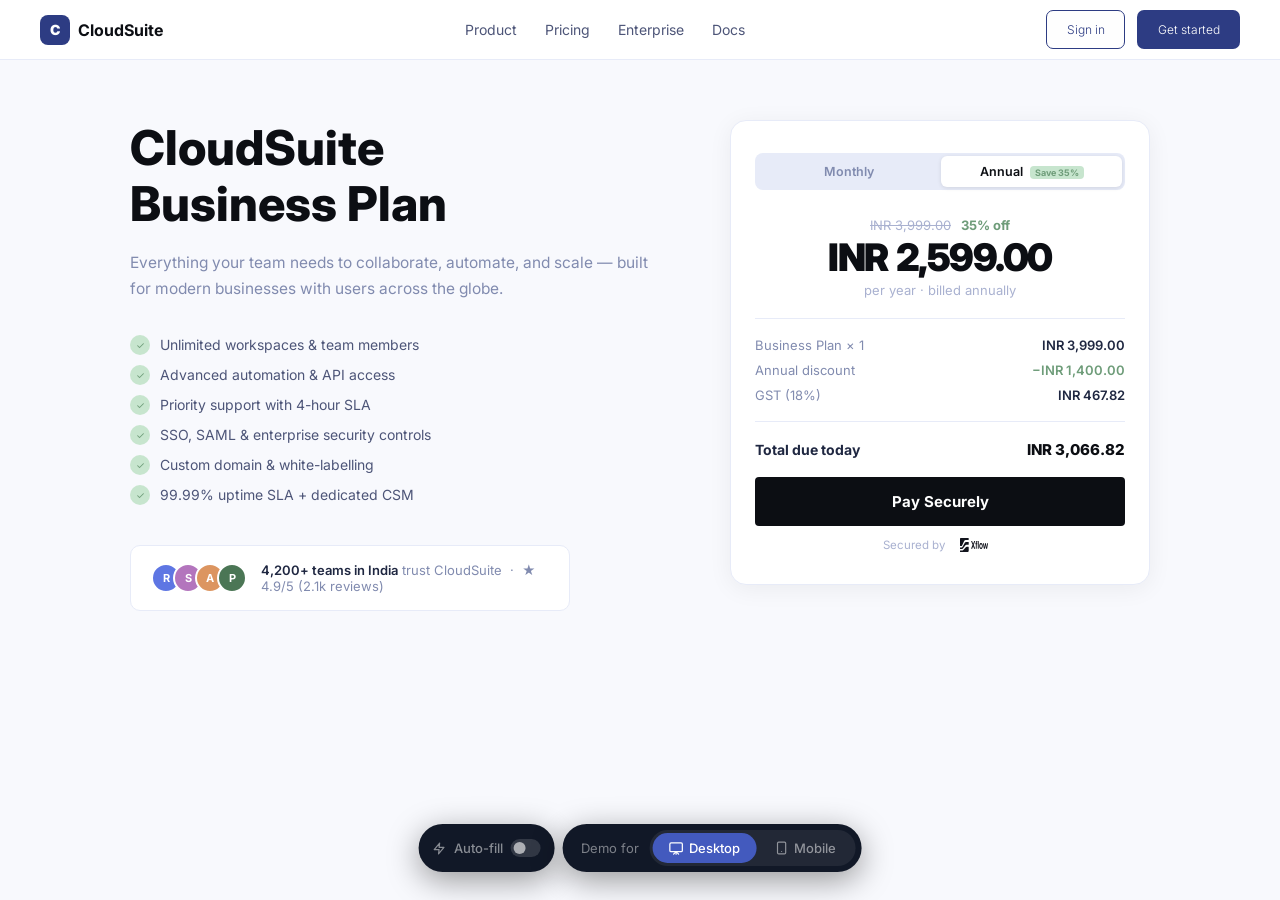
==== commit a8895d34: "css udpates" ====
--- a/index.html
+++ b/index.html
@@ -563,7 +563,6 @@
   <div class="phone-frame" id="phoneFrame">
     <div class="phone-shell">
       <div class="phone-screen-wrap">
-        <div class="phone-island"></div>
         <iframe id="phoneIframe" class="phone-screen" src="" title="Mobile preview"></iframe>
       </div>
     </div>
@@ -588,8 +587,12 @@
     if (view === 'mobile') {
       dtDesktop.classList.remove('active');
       dtMobile.classList.add('active');
+      const embedUrl = window.location.pathname + '?embed=1';
       if (!iframe.src || !iframe.src.includes('embed=1')) {
-        iframe.src = window.location.pathname + '?embed=1';
+        iframe.src = embedUrl;
+        iframe.onload = () => syncAutofillToIframe();
+      } else {
+        syncAutofillToIframe();
       }
       overlay.classList.add('open');
       document.body.style.overflow = 'hidden';
@@ -605,6 +608,13 @@
     if (e.target === e.currentTarget) setDeviceView('desktop');
   }
 
+  function syncAutofillToIframe() {
+    const iframe = document.getElementById('phoneIframe');
+    if (iframe && iframe.contentWindow) {
+      iframe.contentWindow.postMessage({ type: 'xflow-autofill', enabled: autofill }, '*');
+    }
+  }
+
   // ── Auto-fill ──
   let autofill = false;
 
@@ -612,39 +622,63 @@
     autofill = !autofill;
     document.getElementById('afSwitch').classList.toggle('on', autofill);
     document.getElementById('autofillPill').classList.toggle('active', autofill);
-    if (autofill) doAutofill();
+    autofill ? doAutofill() : clearAutofill();
+    syncAutofillToIframe();
   }
 
   function doAutofill() {
-    if (!autofill) return;
-
-    // Card fields
     const cardNum = document.getElementById('cardNum');
-    if (cardNum && cardNum.offsetParent !== null) {
-      cardNum.value = '4111 1111 1111 1111';
-      fmtCard(cardNum);
-    }
+    if (cardNum) { cardNum.value = '4111 1111 1111 1111'; fmtCard(cardNum); }
+
     const cardHolder = document.getElementById('cardHolder');
-    if (cardHolder && cardHolder.offsetParent !== null) {
+    if (cardHolder) {
       cardHolder.value = 'Priya Sharma';
       document.getElementById('cvName').textContent = 'PRIYA SHARMA';
     }
     const cardExp = document.getElementById('cardExp');
-    if (cardExp && cardExp.offsetParent !== null) {
+    if (cardExp) {
       cardExp.value = '12 / 28';
       document.getElementById('cvExp').textContent = '12/28';
     }
     const cardCvv = document.getElementById('cardCvv');
-    if (cardCvv && cardCvv.offsetParent !== null) {
-      cardCvv.value = '123';
+    if (cardCvv) cardCvv.value = '123';
+
+    const upiDesktop = document.getElementById('upiIdInput');
+    if (upiDesktop) upiDesktop.value = 'priya@okicici';
+    const upiMobile = document.getElementById('upiIdMobile');
+    if (upiMobile) upiMobile.value = 'priya@okicici';
+  }
+
+  function clearAutofill() {
+    const cardNum = document.getElementById('cardNum');
+    if (cardNum) { cardNum.value = ''; fmtCard(cardNum); }
+
+    const cardHolder = document.getElementById('cardHolder');
+    if (cardHolder) {
+      cardHolder.value = '';
+      document.getElementById('cvName').textContent = 'YOUR NAME';
     }
-
-    // UPI ID (desktop + mobile)
-    const upiIdDesktop = document.getElementById('upiIdInput');
-    if (upiIdDesktop) upiIdDesktop.value = 'priya@okicici';
-    const upiIdMobile = document.getElementById('upiIdMobile');
-    if (upiIdMobile) upiIdMobile.value = 'priya@okicici';
-  }
+    const cardExp = document.getElementById('cardExp');
+    if (cardExp) {
+      cardExp.value = '';
+      document.getElementById('cvExp').textContent = 'MM/YY';
+    }
+    const cardCvv = document.getElementById('cardCvv');
+    if (cardCvv) cardCvv.value = '';
+
+    const upiDesktop = document.getElementById('upiIdInput');
+    if (upiDesktop) upiDesktop.value = '';
+    const upiMobile = document.getElementById('upiIdMobile');
+    if (upiMobile) upiMobile.value = '';
+  }
+
+  // ── Listen for autofill commands from parent (embed/iframe mode) ──
+  window.addEventListener('message', function(e) {
+    if (e.data && e.data.type === 'xflow-autofill') {
+      autofill = e.data.enabled;
+      autofill ? doAutofill() : clearAutofill();
+    }
+  });
 
   // ── State ──
   let plan = 'annual';
--- a/index.css
+++ b/index.css
@@ -83,8 +83,8 @@
 .btn-outline:hover { border-color: var(--blue-light); color: var(--blue-light); }
 
 .btn-primary {
-  padding: 8px 18px;
-  border: none;
+  padding: 9.5px 19.5px;
+  border: 1.5px solid transparent;
   border-radius: 7px;
   background: var(--blue);
   font-family: 'TWK Lausanne', 'Inter', sans-serif;
@@ -1497,7 +1497,7 @@
   transform: translateX(-50%);
   z-index: 1000;
   display: flex;
-  align-items: center;
+  align-items: stretch;
   gap: 8px;
   white-space: nowrap;
 }
@@ -1510,7 +1510,7 @@
   gap: 8px;
   background: #111827;
   border-radius: 100px;
-  padding: 9px 14px 9px 14px;
+  padding: 0 14px;
   box-shadow: 0 8px 32px rgba(0,0,0,0.4), 0 0 0 1px rgba(255,255,255,0.07);
   cursor: pointer;
   user-select: none;
@@ -1660,13 +1660,13 @@
   height: 100%;
   border-radius: 52px;
   padding: 14px;
-  background: linear-gradient(160deg, #EFEFEF 0%, #D2D2D2 100%);
+  background: linear-gradient(160deg, #2a2a2a 0%, #111111 100%);
   box-shadow:
-    inset 0 0 0 1.5px rgba(255,255,255,0.75),
-    inset 0 0 0 3px rgba(0,0,0,0.07),
-    0 0 0 1px rgba(0,0,0,0.18),
-    0 40px 90px rgba(0,0,0,0.55),
-    0 6px 20px rgba(0,0,0,0.25);
+    inset 0 0 0 1.5px rgba(255,255,255,0.12),
+    inset 0 0 0 3px rgba(0,0,0,0.4),
+    0 0 0 1px rgba(0,0,0,0.5),
+    0 40px 90px rgba(0,0,0,0.7),
+    0 6px 20px rgba(0,0,0,0.4);
   position: relative;
   box-sizing: border-box;
 }
@@ -1679,9 +1679,9 @@
   top: 108px;
   width: 4px;
   height: 30px;
-  background: #C0C0C0;
+  background: #333;
   border-radius: 3px 0 0 3px;
-  box-shadow: 0 46px 0 #C0C0C0, 0 84px 0 #C0C0C0;
+  box-shadow: 0 46px 0 #333, 0 84px 0 #333;
 }
 
 /* Power button – right */
@@ -1692,7 +1692,7 @@
   top: 164px;
   width: 4px;
   height: 72px;
-  background: #C0C0C0;
+  background: #333;
   border-radius: 0 3px 3px 0;
 }
 
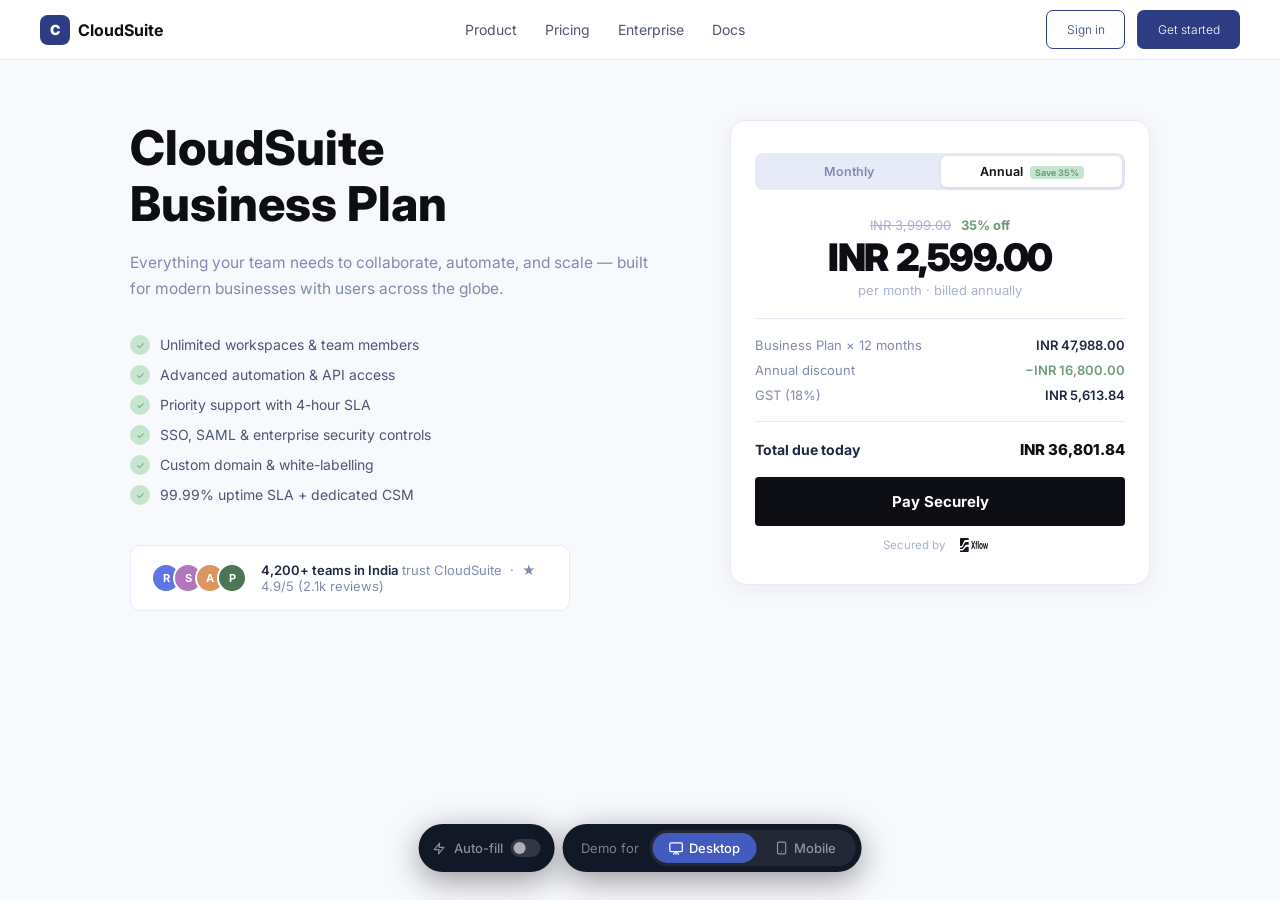
==== commit 691d4135: "Feature and css updates" ====
--- a/index.html
+++ b/index.html
@@ -88,7 +88,7 @@
 
     <div class="line-items">
       <div class="line-item">
-        <span class="li-label">Business Plan × <span id="liQty">1</span></span>
+        <span class="li-label">Business Plan × <span id="liQty">12 months</span></span>
         <span class="li-val" id="liSubtotal">INR 3,999.00</span>
       </div>
       <div class="line-item">
@@ -156,16 +156,16 @@
 
         <div class="ml-breakdown">
           <div class="ml-br-row">
-            <span class="lbl">Plan</span>
+            <span class="lbl">Plan cost</span>
             <span class="val" id="mlBrPlan">INR 2,599.00</span>
+          </div>
+          <div class="ml-br-row">
+            <span class="lbl">Annual discount</span>
+            <span class="val green" id="mlBrDiscount">−INR 1,400.00</span>
           </div>
           <div class="ml-br-row">
             <span class="lbl">GST (18%)</span>
             <span class="val" id="mlBrGst">INR 467.82</span>
-          </div>
-          <div class="ml-br-row">
-            <span class="lbl">Annual discount</span>
-            <span class="val green" id="mlBrDiscount">−INR 1,400.00</span>
           </div>
           <div class="ml-br-row total-row">
             <span class="lbl">Total</span>
@@ -186,7 +186,7 @@
 
       <!-- SUCCESS -->
       <div class="success-wrap" id="successWrap">
-        <div class="success-ring">✓</div>
+        <img src="assets/check.svg" class="success-check-img" alt="Payment successful" />
         <div class="success-title">Payment Successful!</div>
         <div class="success-sub">
           Your CloudSuite Business Plan is now active. A confirmation has been sent to your email.
@@ -208,6 +208,39 @@
         <button class="done-btn" onclick="closeModal()">Back to CloudSuite</button>
       </div>
 
+      <!-- OTP SCREEN -->
+      <div class="otp-wrap" id="otpWrap">
+        <div class="otp-art">
+          <svg width="96" height="72" viewBox="0 0 96 72" fill="none" xmlns="http://www.w3.org/2000/svg">
+            <rect x="4" y="12" width="72" height="48" rx="6" fill="#e8ecf8"/>
+            <rect x="4" y="12" width="72" height="48" rx="6" stroke="#c5cde8" stroke-width="1.5"/>
+            <rect x="4" y="22" width="72" height="10" fill="#c5cde8"/>
+            <rect x="12" y="38" width="28" height="6" rx="2" fill="#c5cde8"/>
+            <rect x="12" y="48" width="16" height="4" rx="2" fill="#d8ddf0"/>
+            <!-- Lock badge -->
+            <circle cx="74" cy="50" r="18" fill="#2d3c83"/>
+            <rect x="67" y="50" width="14" height="11" rx="2" fill="white"/>
+            <path d="M70 50v-3a4 4 0 018 0v3" stroke="white" stroke-width="1.8" stroke-linecap="round"/>
+            <circle cx="74" cy="56" r="1.5" fill="#2d3c83"/>
+          </svg>
+        </div>
+        <div class="otp-title">Authenticate your payment</div>
+        <div class="otp-sub">OTP sent to +91 98765 43210 for your card ending in <strong id="otpCardLast">••••</strong></div>
+        <div class="otp-inputs" id="otpInputs">
+          <input class="otp-digit" type="password" inputmode="numeric" maxlength="1" autocomplete="one-time-code" />
+          <input class="otp-digit" type="password" inputmode="numeric" maxlength="1" autocomplete="off" />
+          <input class="otp-digit" type="password" inputmode="numeric" maxlength="1" autocomplete="off" />
+          <input class="otp-digit" type="password" inputmode="numeric" maxlength="1" autocomplete="off" />
+          <input class="otp-digit" type="password" inputmode="numeric" maxlength="1" autocomplete="off" />
+          <input class="otp-digit" type="password" inputmode="numeric" maxlength="1" autocomplete="off" />
+        </div>
+        <div class="otp-meta">
+          <button class="otp-skip" onclick="skipOtp()">Skip OTP</button>
+          <span class="otp-resend" id="otpResend">Resend OTP in <span id="otpCountdown">30</span>s</span>
+        </div>
+        <button class="m-pay-btn" id="otpContinueBtn" onclick="confirmOtp()">Continue</button>
+      </div>
+
       <!-- PAYMENT UI -->
       <div id="payUi" style="display:flex;flex-direction:column;flex:1;overflow:hidden;">
         <div class="m-content">
@@ -235,7 +268,7 @@
                   <div class="qr-section">
                     <div class="qr-wrap">
                       <div class="qr-box">
-                        <img src="assets/qr-code.svg" style="position:absolute;inset:0;width:100%;height:100%;display:block;" alt="UPI QR Code" />
+                        <img src="assets/qr-code.svg" style="width:100%;height:100%;display:block;" alt="UPI QR Code" />
                       </div>
                       <div class="qr-timer" id="qrTimer">09:47</div>
                     </div>
@@ -243,31 +276,21 @@
                     <div class="qr-sub">Open your UPI app and scan to pay INR <span id="qrAmt">3,066.82</span></div>
                   </div>
 
-                  <div class="upi-apps-label">Scan using one of these apps</div>
                   <div class="upi-apps-row">
                     <div class="upi-app" onclick="simulatePay('UPI — Google Pay')">
-                      <div class="upi-app-icon" style="background:#fff;border:1px solid #e5e7eb;">
-                        <svg width="24" height="24" viewBox="0 0 24 24"><text y="18" font-size="18">G</text></svg>
-                      </div>
-                      <div class="upi-app-name">GPay</div>
+                      <div class="upi-app-icon"><img src="assets/upi-googlepay.svg" alt="Google Pay" /></div>
                     </div>
                     <div class="upi-app" onclick="simulatePay('UPI — PhonePe')">
-                      <div class="upi-app-icon" style="background:#5f259f;">
-                        <svg width="24" height="24" viewBox="0 0 24 24"><text y="18" fill="white" font-size="15" font-weight="bold">Pe</text></svg>
-                      </div>
-                      <div class="upi-app-name">PhonePe</div>
-                    </div>
-                    <div class="upi-app" onclick="simulatePay('UPI — Paytm')">
-                      <div class="upi-app-icon" style="background:#00baf2;">
-                        <svg width="24" height="24" viewBox="0 0 24 24"><text y="18" fill="white" font-size="12" font-weight="bold">Pay</text></svg>
-                      </div>
-                      <div class="upi-app-name">Paytm</div>
+                      <div class="upi-app-icon"><img src="assets/upi-phonepe.svg" alt="PhonePe" /></div>
+                    </div>
+                    <div class="upi-app" onclick="simulatePay('UPI — CRED')">
+                      <div class="upi-app-icon"><img src="assets/upi-cred.png" alt="CRED" /></div>
+                    </div>
+                    <div class="upi-app" onclick="simulatePay('UPI — Amazon Pay')">
+                      <div class="upi-app-icon"><img src="assets/upi-amazonpay.svg" alt="Amazon Pay" /></div>
                     </div>
                     <div class="upi-app" onclick="simulatePay('UPI — BHIM')">
-                      <div class="upi-app-icon" style="background:#0f3d6b;">
-                        <svg width="24" height="24" viewBox="0 0 24 24"><text y="17" fill="white" font-size="11" font-weight="bold">BHIM</text></svg>
-                      </div>
-                      <div class="upi-app-name">BHIM</div>
+                      <div class="upi-app-icon"><img src="assets/upi-bhim.png" alt="BHIM" /></div>
                     </div>
                   </div>
 
@@ -294,54 +317,47 @@
                   <p class="upi-mobile-hint">Select your UPI app to pay INR <span class="upi-mobile-amt">3,066.82</span></p>
                   <div class="upi-app-grid">
                     <div class="upi-grid-item" onclick="simulatePay('UPI — Google Pay')">
-                      <div class="ugi-icon" style="background:#fff;border:1.5px solid #e5e7eb;">
-                        <svg width="26" height="26" viewBox="0 0 24 24"><text y="18" font-size="18">G</text></svg>
-                      </div>
+                      <div class="ugi-icon"><img src="assets/upi-googlepay.svg" alt="Google Pay" /></div>
                       <div class="ugi-name">Google Pay</div>
                     </div>
                     <div class="upi-grid-item" onclick="simulatePay('UPI — PhonePe')">
-                      <div class="ugi-icon" style="background:#5f259f;">
-                        <svg width="26" height="26" viewBox="0 0 24 24"><text y="18" fill="white" font-size="15" font-weight="bold">Pe</text></svg>
-                      </div>
+                      <div class="ugi-icon"><img src="assets/upi-phonepe.svg" alt="PhonePe" /></div>
                       <div class="ugi-name">PhonePe</div>
                     </div>
                     <div class="upi-grid-item" onclick="simulatePay('UPI — Paytm')">
-                      <div class="ugi-icon" style="background:#00baf2;">
-                        <svg width="26" height="26" viewBox="0 0 24 24"><text y="18" fill="white" font-size="12" font-weight="bold">Pay</text></svg>
-                      </div>
+                      <div class="ugi-icon"><img src="assets/upi-paytm.svg" alt="Paytm" /></div>
                       <div class="ugi-name">Paytm</div>
                     </div>
                     <div class="upi-grid-item" onclick="simulatePay('UPI — CRED')">
-                      <div class="ugi-icon" style="background:#1c1c1c;">
-                        <svg width="26" height="26" viewBox="0 0 24 24"><text y="17" fill="white" font-size="13" font-weight="bold">C</text></svg>
-                      </div>
+                      <div class="ugi-icon"><img src="assets/upi-cred.png" alt="CRED" /></div>
                       <div class="ugi-name">CRED</div>
                     </div>
                     <div class="upi-grid-item" onclick="simulatePay('UPI — BHIM')">
-                      <div class="ugi-icon" style="background:#0f3d6b;">
-                        <svg width="26" height="26" viewBox="0 0 24 24"><text y="17" fill="white" font-size="9" font-weight="bold">BHIM</text></svg>
-                      </div>
+                      <div class="ugi-icon"><img src="assets/upi-bhim.png" alt="BHIM" /></div>
                       <div class="ugi-name">BHIM</div>
                     </div>
-                    <div class="upi-grid-item" onclick="simulatePay('UPI App')">
-                      <div class="ugi-icon" style="background:var(--gray-100);color:var(--gray-500);font-size:18px;font-weight:700;">···</div>
-                      <div class="ugi-name">More Apps</div>
+                    <div class="upi-grid-item" onclick="simulatePay('UPI — Amazon Pay')">
+                      <div class="ugi-icon"><img src="assets/upi-amazonpay.svg" alt="Amazon Pay" /></div>
+                      <div class="ugi-name">Amazon Pay</div>
                     </div>
                   </div>
 
                   <div class="upi-divider"><span>or</span></div>
 
-                  <div class="upi-id-hint">
-                    <span>💡</span>
-                    <span>Enter any UPI ID like <code>name@okicici</code> or <code>9999999999@upi</code></span>
-                  </div>
-                  <div class="form-group">
-                    <label class="form-label">UPI ID / VPA</label>
-                    <input class="form-input" type="text" placeholder="yourname@okicici" id="upiIdMobile" />
-                  </div>
-                  <button class="m-pay-btn" onclick="simulatePay('UPI ID')">
-                    Verify & Pay INR <span class="upi-mobile-amt">3,066.82</span>
-                  </button>
+                  <button class="upi-id-link" id="mobileUpiIdLink" onclick="toggleMobileUpiId(this)">Enter UPI ID instead →</button>
+                  <div id="mobileUpiIdForm" style="display:none;margin-top:12px;">
+                    <div class="upi-id-hint">
+                      <span>💡</span>
+                      <span>Enter any UPI ID like <code>name@okicici</code> or <code>9999999999@upi</code></span>
+                    </div>
+                    <div class="form-group">
+                      <label class="form-label">UPI ID / VPA</label>
+                      <input class="form-input" type="text" placeholder="yourname@okicici" id="upiIdMobile" />
+                    </div>
+                    <button class="m-pay-btn" onclick="simulatePay('UPI ID')">
+                      Verify & Pay INR <span class="upi-mobile-amt">3,066.82</span>
+                    </button>
+                  </div>
                 </div>
 
               </div><!-- acc-body -->
@@ -394,34 +410,70 @@
                   <label class="form-label">Card Number</label>
                   <div class="card-type-wrap">
                     <input class="form-input" id="cardNum" type="text" inputmode="numeric" maxlength="19"
-                      placeholder="1234  5678  9012  3456" oninput="fmtCard(this)" />
+                      placeholder="1234  5678  9012  3456" oninput="fmtCard(this); clearFieldError('cardNum')" />
                     <span class="card-type-icon" id="cardIcon"></span>
                   </div>
+                  <span class="field-error" id="errCardNum"></span>
                 </div>
 
                 <div class="form-group">
                   <label class="form-label">Cardholder Name</label>
                   <input class="form-input" id="cardHolder" type="text" placeholder="Priya Sharma"
-                    oninput="document.getElementById('cvName').textContent = this.value.toUpperCase() || 'YOUR NAME'" />
+                    oninput="document.getElementById('cvName').textContent = this.value.toUpperCase() || 'YOUR NAME'; clearFieldError('cardHolder')" />
+                  <span class="field-error" id="errCardHolder"></span>
                 </div>
 
                 <div class="form-row">
                   <div class="form-group">
                     <label class="form-label">Expiry</label>
                     <input class="form-input" id="cardExp" type="text" inputmode="numeric" maxlength="5"
-                      placeholder="MM / YY" oninput="fmtExpiry(this)" />
+                      placeholder="MM / YY" oninput="fmtExpiry(this); clearFieldError('cardExp')" />
+                    <span class="field-error" id="errCardExp"></span>
                   </div>
                   <div class="form-group">
                     <label class="form-label">CVV</label>
-                    <input class="form-input" id="cardCvv" type="password" inputmode="numeric" maxlength="4" placeholder="•••" />
-                  </div>
-                </div>
-
-                <button class="m-pay-btn" onclick="simulatePay('Card')">
+                    <input class="form-input" id="cardCvv" type="password" inputmode="numeric" maxlength="4" placeholder="•••"
+                      oninput="clearFieldError('cardCvv')" />
+                    <span class="field-error" id="errCardCvv"></span>
+                  </div>
+                </div>
+
+                <button class="m-pay-btn" onclick="payCard()">
                   Pay INR <span id="cardBtnAmt">3,066.82</span>
                 </button>
               </div><!-- acc-body -->
             </div><!-- acc-item card -->
+
+            <!-- ── Net Banking ── -->
+            <div class="acc-item" id="acc-netbanking">
+              <div class="acc-header" onclick="toggleAccordion('netbanking')">
+                <div class="acc-header-left">
+                  <div>
+                    <div class="acc-title">Net Banking</div>
+                    <div class="acc-subtitle">HDFC · ICICI · SBI & more</div>
+                  </div>
+                </div>
+                <svg class="acc-chevron" viewBox="0 0 16 16" fill="none" xmlns="http://www.w3.org/2000/svg" width="18" height="18">
+                  <path d="M4 6l4 4 4-4" stroke="currentColor" stroke-width="1.5" stroke-linecap="round" stroke-linejoin="round"/>
+                </svg>
+              </div>
+              <div class="acc-body">
+                <input class="nb-search" type="text" placeholder="Search your bank…" oninput="filterBanks(this.value)" />
+                <div class="nb-grid" id="nbGrid">
+                  <div class="nb-bank" onclick="simulatePay('Net Banking — HDFC')"><div class="nb-icon" style="background:#004c97;">HD</div><span>HDFC Bank</span></div>
+                  <div class="nb-bank" onclick="simulatePay('Net Banking — ICICI')"><div class="nb-icon" style="background:#b02a30;">IC</div><span>ICICI Bank</span></div>
+                  <div class="nb-bank" onclick="simulatePay('Net Banking — SBI')"><div class="nb-icon" style="background:#2d6bb5;">SB</div><span>State Bank of India</span></div>
+                  <div class="nb-bank" onclick="simulatePay('Net Banking — Axis')"><div class="nb-icon" style="background:#97144d;">AX</div><span>Axis Bank</span></div>
+                  <div class="nb-bank" onclick="simulatePay('Net Banking — Kotak')"><div class="nb-icon" style="background:#ee3124;">KO</div><span>Kotak Mahindra</span></div>
+                  <div class="nb-bank" onclick="simulatePay('Net Banking — Yes')"><div class="nb-icon" style="background:#004b8d;">YB</div><span>Yes Bank</span></div>
+                  <div class="nb-bank" onclick="simulatePay('Net Banking — BoB')"><div class="nb-icon" style="background:#f47920;">BB</div><span>Bank of Baroda</span></div>
+                  <div class="nb-bank" onclick="simulatePay('Net Banking — PNB')"><div class="nb-icon" style="background:#2b3990;">PN</div><span>Punjab National</span></div>
+                  <div class="nb-bank" onclick="simulatePay('Net Banking — IDFC')"><div class="nb-icon" style="background:#9b2335;">ID</div><span>IDFC First Bank</span></div>
+                  <div class="nb-bank" onclick="simulatePay('Net Banking — IndusInd')"><div class="nb-icon" style="background:#1b4f91;">IN</div><span>IndusInd Bank</span></div>
+                </div>
+                <p class="nb-empty" id="nbEmpty" style="display:none;">No banks match your search.</p>
+              </div>
+            </div><!-- acc-item netbanking -->
 
             <!-- ── Bank Transfer ── -->
             <div class="acc-item" id="acc-bank">
@@ -451,23 +503,23 @@
                   <div class="vban-header">Virtual Bank Account Details</div>
                   <div class="vban-row">
                     <span class="vr-label">Account Number</span>
-                    <span class="vr-val">XFLOW8824001991 <button class="copy-btn" onclick="doCopy('XFLOW8824001991', this)">Copy</button></span>
+                    <span class="vr-val">XFLOW8824001991 <button class="copy-btn" onclick="doCopy('XFLOW8824001991', this)" title="Copy"><svg width="13" height="13" viewBox="0 0 16 16" fill="none"><rect x="5" y="5" width="9" height="9" rx="1.5" stroke="currentColor" stroke-width="1.5"/><path d="M3 11H2a1 1 0 01-1-1V2a1 1 0 011-1h8a1 1 0 011 1v1" stroke="currentColor" stroke-width="1.5"/></svg></button></span>
                   </div>
                   <div class="vban-row">
                     <span class="vr-label">IFSC Code</span>
-                    <span class="vr-val">HSBC0110005 <button class="copy-btn" onclick="doCopy('HSBC0110005', this)">Copy</button></span>
+                    <span class="vr-val">HSBC0110005 <button class="copy-btn" onclick="doCopy('HSBC0110005', this)" title="Copy"><svg width="13" height="13" viewBox="0 0 16 16" fill="none"><rect x="5" y="5" width="9" height="9" rx="1.5" stroke="currentColor" stroke-width="1.5"/><path d="M3 11H2a1 1 0 01-1-1V2a1 1 0 011-1h8a1 1 0 011 1v1" stroke="currentColor" stroke-width="1.5"/></svg></button></span>
                   </div>
                   <div class="vban-row">
                     <span class="vr-label">Account Name</span>
-                    <span class="vr-val" style="font-family:inherit;">Xflow Payments Pvt Ltd</span>
+                    <span class="vr-val" style="font-family:inherit;">Xflow Payments Pvt Ltd <button class="copy-btn" onclick="doCopy('Xflow Payments Pvt Ltd', this)" title="Copy"><svg width="13" height="13" viewBox="0 0 16 16" fill="none"><rect x="5" y="5" width="9" height="9" rx="1.5" stroke="currentColor" stroke-width="1.5"/><path d="M3 11H2a1 1 0 01-1-1V2a1 1 0 011-1h8a1 1 0 011 1v1" stroke="currentColor" stroke-width="1.5"/></svg></button></span>
                   </div>
                   <div class="vban-row">
                     <span class="vr-label">Bank</span>
-                    <span class="vr-val" style="font-family:inherit;">HSBC India</span>
+                    <span class="vr-val" style="font-family:inherit;">HSBC India <button class="copy-btn" onclick="doCopy('HSBC India', this)" title="Copy"><svg width="13" height="13" viewBox="0 0 16 16" fill="none"><rect x="5" y="5" width="9" height="9" rx="1.5" stroke="currentColor" stroke-width="1.5"/><path d="M3 11H2a1 1 0 01-1-1V2a1 1 0 011-1h8a1 1 0 011 1v1" stroke="currentColor" stroke-width="1.5"/></svg></button></span>
                   </div>
                   <div class="vban-row">
                     <span class="vr-label">Exact Amount</span>
-                    <span class="vr-val amount" id="vbanAmt">INR 3,066.82 <button class="copy-btn" onclick="doCopy('3066.82', this)">Copy</button></span>
+                    <span class="vr-val amount" id="vbanAmt">INR 3,066.82 <button class="copy-btn" onclick="doCopy('3066.82', this)" title="Copy"><svg width="13" height="13" viewBox="0 0 16 16" fill="none"><rect x="5" y="5" width="9" height="9" rx="1.5" stroke="currentColor" stroke-width="1.5"/><path d="M3 11H2a1 1 0 01-1-1V2a1 1 0 011-1h8a1 1 0 011 1v1" stroke="currentColor" stroke-width="1.5"/></svg></button></span>
                   </div>
                 </div>
 
@@ -475,9 +527,6 @@
                   ⚠️ Transfer the <strong>exact amount</strong> to ensure automatic reconciliation. Include order reference <code style="background:var(--gray-100);padding:1px 5px;border-radius:3px;font-size:11px;">CS-<span id="vbanRef">DEMO2025</span></code> in remarks.
                 </p>
 
-                <button class="m-pay-btn" onclick="simulatePay('Bank Transfer (IMPS)')">
-                  I've Completed the Transfer
-                </button>
               </div><!-- acc-body -->
             </div><!-- acc-item bank -->
 
@@ -504,13 +553,13 @@
 
     <!-- MOBILE BREAKDOWN SHEET -->
     <div class="mobile-sheet" id="mobileSheet">
-      <div class="mobile-sheet-handle"></div>
+      <div class="mobile-sheet-handle" onclick="toggleMobileSheet()"></div>
       <div class="ms-title">Order Summary</div>
       <div class="ms-rows">
-        <div class="ms-row"><span>Plan</span><span id="msBrPlan">INR 2,599.00</span></div>
-        <div class="ms-row"><span>GST (18%)</span><span id="msBrGst">INR 467.82</span></div>
-        <div class="ms-row ms-green"><span>Annual discount</span><span id="msBrDiscount">−INR 1,400.00</span></div>
-        <div class="ms-row ms-total"><span>Total</span><span id="msBrTotal">INR 3,066.82</span></div>
+        <div class="ms-row"><span>Plan</span><span id="msBrPlan">INR 47,988.00</span></div>
+        <div class="ms-row ms-green"><span>Annual discount</span><span id="msBrDiscount">−INR 16,800.00</span></div>
+        <div class="ms-row"><span>GST (18%)</span><span id="msBrGst">INR 5,613.84</span></div>
+        <div class="ms-row ms-total"><span>Total</span><span id="msBrTotal">INR 36,801.84</span></div>
       </div>
     </div>
 
@@ -683,17 +732,20 @@
   // ── State ──
   let plan = 'annual';
   const PRICES = {
-    monthly:  { base: 3999, discount: 0,    label: 'per month · billed monthly' },
-    annual:   { base: 3999, discount: 1400, label: 'per year · billed annually'  }
+    monthly: { base: 3999, discount: 0,    months: 1,  label: 'per month · billed monthly' },
+    annual:  { base: 3999, discount: 1400, months: 12, label: 'per month · billed annually' }
   };
 
   function getPriceData() {
     const p = PRICES[plan];
-    const net = p.base - p.discount;
-    const gst = parseFloat((net * 0.18).toFixed(2));
-    const total = parseFloat((net + gst).toFixed(2));
-    const usd = (total / 83.4).toFixed(2);
-    return { ...p, net, gst, total, usd };
+    const perMonth      = p.base - p.discount;           // hero price: 2,599 or 3,999
+    const subtotal      = p.base * p.months;              // line item: 47,988 or 3,999
+    const discountTotal = p.discount * p.months;          // line item: 16,800 or 0
+    const net           = subtotal - discountTotal;       // taxable amount
+    const gst           = parseFloat((net * 0.18).toFixed(2));
+    const total         = parseFloat((net + gst).toFixed(2));
+    const usd           = (total / 83.4).toFixed(2);
+    return { ...p, perMonth, subtotal, discountTotal, net, gst, total, usd };
   }
 
   function fmt(n) {
@@ -710,19 +762,20 @@
   function refresh() {
     const d = getPriceData();
     // Product page
-    document.getElementById('priceMain').textContent = fmt(d.net);
+    document.getElementById('priceMain').textContent = fmt(d.perMonth);
     document.getElementById('pricePeriod').textContent = d.label;
     document.getElementById('priceOriginal').textContent = plan === 'annual' ? 'INR ' + fmt(d.base) : '';
     document.querySelector('[id="priceOriginal"]').nextElementSibling.style.display = plan === 'annual' ? '' : 'none';
-    document.getElementById('liSubtotal').textContent = 'INR ' + fmt(d.base);
-    document.getElementById('liDiscount').textContent = plan === 'annual' ? '−INR ' + fmt(d.discount) : '—';
+    document.getElementById('liQty').textContent = plan === 'annual' ? '12 months' : '1 month';
+    document.getElementById('liSubtotal').textContent = 'INR ' + fmt(d.subtotal);
+    document.getElementById('liDiscount').textContent = plan === 'annual' ? '−INR ' + fmt(d.discountTotal) : '—';
     document.getElementById('liGst').textContent = 'INR ' + fmt(d.gst);
     document.getElementById('liTotal').textContent = 'INR ' + fmt(d.total);
     // Modal
     document.getElementById('mlAmount').textContent = fmt(d.total);
-    document.getElementById('mlBrPlan').textContent = 'INR ' + fmt(d.net);
+    document.getElementById('mlBrPlan').textContent = 'INR ' + fmt(d.subtotal);
     document.getElementById('mlBrGst').textContent = 'INR ' + fmt(d.gst);
-    document.getElementById('mlBrDiscount').textContent = plan === 'annual' ? '−INR ' + fmt(d.discount) : '—';
+    document.getElementById('mlBrDiscount').textContent = plan === 'annual' ? '−INR ' + fmt(d.discountTotal) : '—';
     document.getElementById('mlBrTotal').textContent = 'INR ' + fmt(d.total);
     document.getElementById('mlProduct').textContent = 'Business Plan · ' + (plan === 'annual' ? 'Annual' : 'Monthly');
     // Buttons
@@ -732,7 +785,7 @@
       if (el) el.textContent = amtStr;
     });
     document.getElementById('qrAmt').textContent = amtStr;
-    document.getElementById('vbanAmt').innerHTML = 'INR ' + amtStr + ' <button class="copy-btn" onclick="doCopy(\'' + d.total + '\', this)">Copy</button>';
+    document.getElementById('vbanAmt').innerHTML = 'INR ' + amtStr + ' <button class="copy-btn" onclick="doCopy(\'' + d.total + '\', this)" title="Copy"><svg width="13" height="13" viewBox="0 0 16 16" fill="none"><rect x="5" y="5" width="9" height="9" rx="1.5" stroke="currentColor" stroke-width="1.5"/><path d="M3 11H2a1 1 0 01-1-1V2a1 1 0 011-1h8a1 1 0 011 1v1" stroke="currentColor" stroke-width="1.5"/></svg></button>';
     document.getElementById('txnAmt').textContent = 'INR ' + amtStr;
     // Mobile UPI amount spans
     document.querySelectorAll('.upi-mobile-amt').forEach(el => el.textContent = amtStr);
@@ -740,11 +793,11 @@
     const mobileAmt = document.getElementById('mobileAmt');
     if (mobileAmt) mobileAmt.textContent = amtStr;
     const msBrPlan = document.getElementById('msBrPlan');
-    if (msBrPlan) msBrPlan.textContent = 'INR ' + fmt(d.net);
+    if (msBrPlan) msBrPlan.textContent = 'INR ' + fmt(d.subtotal);
     const msBrGst = document.getElementById('msBrGst');
     if (msBrGst) msBrGst.textContent = 'INR ' + fmt(d.gst);
     const msBrDiscount = document.getElementById('msBrDiscount');
-    if (msBrDiscount) msBrDiscount.textContent = plan === 'annual' ? '−INR ' + fmt(d.discount) : '—';
+    if (msBrDiscount) msBrDiscount.textContent = plan === 'annual' ? '−INR ' + fmt(d.discountTotal) : '—';
     const msBrTotal = document.getElementById('msBrTotal');
     if (msBrTotal) msBrTotal.textContent = 'INR ' + fmt(d.total);
   }
@@ -754,14 +807,19 @@
     refresh();
     document.getElementById('overlay').classList.add('open');
     document.getElementById('successWrap').classList.remove('show');
+    document.getElementById('otpWrap').classList.remove('show');
+    clearInterval(otpTimer);
     document.getElementById('payUi').style.display = 'flex';
     document.body.style.overflow = 'hidden';
     // Reset accordion: UPI open by default
     document.querySelectorAll('.acc-item').forEach(item => item.classList.remove('open'));
     document.getElementById('acc-upi').classList.add('open');
-    // Hide desktop UPI ID form
+    // Hide UPI ID forms and restore link buttons
     const duf = document.getElementById('desktopUpiIdForm');
     if (duf) duf.style.display = 'none';
+    const muf = document.getElementById('mobileUpiIdForm');
+    if (muf) muf.style.display = 'none';
+    document.querySelectorAll('.upi-id-link').forEach(el => el.style.display = '');
     startQrTimer();
     if (autofill) setTimeout(doAutofill, 60);
   }
@@ -770,6 +828,8 @@
     document.getElementById('overlay').classList.remove('open');
     document.body.style.overflow = '';
     clearInterval(qrInterval);
+    clearInterval(otpTimer);
+    document.getElementById('otpWrap').classList.remove('show');
     resetCardForm();
     // Reset mobile sheet
     document.getElementById('mobileSheet').classList.remove('open');
@@ -798,13 +858,32 @@
     if (autofill) setTimeout(doAutofill, 30);
   }
 
+  // ── Net Banking search filter ──
+  function filterBanks(q) {
+    const term = q.toLowerCase();
+    const banks = document.querySelectorAll('#nbGrid .nb-bank');
+    let visible = 0;
+    banks.forEach(b => {
+      const match = b.textContent.toLowerCase().includes(term);
+      b.style.display = match ? '' : 'none';
+      if (match) visible++;
+    });
+    document.getElementById('nbEmpty').style.display = visible === 0 ? 'block' : 'none';
+  }
+
+  // ── Mobile UPI ID toggle ──
+  function toggleMobileUpiId(btn) {
+    document.getElementById('mobileUpiIdForm').style.display = 'block';
+    btn.style.display = 'none';
+    if (autofill) setTimeout(doAutofill, 30);
+  }
+
   // ── Desktop UPI ID toggle ──
   function toggleDesktopUpiId(btn) {
     const form = document.getElementById('desktopUpiIdForm');
-    const isVisible = form.style.display !== 'none';
-    form.style.display = isVisible ? 'none' : 'block';
-    btn.textContent = isVisible ? 'Enter UPI ID instead →' : '← Back to QR';
-    if (autofill && !isVisible) setTimeout(doAutofill, 30);
+    form.style.display = 'block';
+    btn.style.display = 'none';
+    if (autofill) setTimeout(doAutofill, 30);
   }
 
   // QR countdown timer
@@ -849,6 +928,7 @@
     ['cardNum','cardHolder','cardExp','cardCvv'].forEach(id => {
       const el = document.getElementById(id);
       if (el) el.value = '';
+      clearFieldError(id);
     });
     document.getElementById('cvCardNum').textContent = '•••• •••• •••• ••••';
     document.getElementById('cvName').textContent = 'YOUR NAME';
@@ -856,31 +936,158 @@
     document.getElementById('cvNetwork').textContent = '—';
   }
 
+  // ── Card validation ──
+  function setFieldError(id, msg) {
+    const inp = document.getElementById(id);
+    const err = document.getElementById('err' + id[0].toUpperCase() + id.slice(1));
+    if (inp) inp.classList.add('error');
+    if (err) err.textContent = msg;
+  }
+
+  function clearFieldError(id) {
+    const inp = document.getElementById(id);
+    const err = document.getElementById('err' + id[0].toUpperCase() + id.slice(1));
+    if (inp) inp.classList.remove('error');
+    if (err) err.textContent = '';
+  }
+
+  function validateCard() {
+    let valid = true;
+    const num  = (document.getElementById('cardNum').value  || '').replace(/\s/g, '');
+    const name = (document.getElementById('cardHolder').value || '').trim();
+    const exp  = (document.getElementById('cardExp').value  || '').trim();
+    const cvv  = (document.getElementById('cardCvv').value  || '').trim();
+    if (num.length < 16)  { setFieldError('cardNum',    'Enter a valid 16-digit card number'); valid = false; }
+    if (!name)            { setFieldError('cardHolder', 'Enter the cardholder name');          valid = false; }
+    if (exp.length < 5)   { setFieldError('cardExp',    'Enter expiry as MM/YY');              valid = false; }
+    if (cvv.length < 3)   { setFieldError('cardCvv',    'Enter a valid CVV');                  valid = false; }
+    return valid;
+  }
+
+  function payCard() {
+    if (validateCard()) simulatePay('Card');
+  }
+
   // ── Simulate payment ──
   function simulatePay(method) {
     const btn = event?.target?.closest('button') || document.querySelector('.m-pay-btn');
+    const originalHTML = btn ? btn.innerHTML : '';
     if (btn) {
       btn.innerHTML = '<div class="spinner"></div> Processing…';
       btn.classList.add('loading');
     }
     clearInterval(qrInterval);
+
+    // Card payments: go to OTP screen first
+    if (method === 'Card') {
+      setTimeout(() => {
+        if (btn) { btn.innerHTML = originalHTML; btn.classList.remove('loading'); }
+        showOtpScreen();
+      }, 1500);
+      return;
+    }
+
     setTimeout(() => {
       const txn = 'XF-' + Math.random().toString(36).slice(2,10).toUpperCase();
       document.getElementById('txnId').textContent = txn;
       document.getElementById('txnMethod').textContent = method;
       document.getElementById('payUi').style.display = 'none';
       document.getElementById('successWrap').classList.add('show');
-      if (btn) { btn.innerHTML = ''; btn.classList.remove('loading'); }
+      if (btn) { btn.innerHTML = originalHTML; btn.classList.remove('loading'); }
     }, 2000);
   }
 
+  // ── OTP screen ──
+  let otpTimer = null;
+
+  function showOtpScreen() {
+    const cardInput = document.getElementById('cardNum');
+    const val = cardInput ? cardInput.value.replace(/\s/g, '') : '';
+    const last4 = val.length >= 4 ? val.slice(-4) : '••••';
+    document.getElementById('otpCardLast').textContent = last4;
+    document.querySelectorAll('.otp-digit').forEach(el => { el.value = ''; el.classList.remove('filled'); });
+    document.getElementById('payUi').style.display = 'none';
+    document.getElementById('otpWrap').classList.add('show');
+    startOtpCountdown();
+    setTimeout(() => document.querySelector('.otp-digit')?.focus(), 60);
+  }
+
+  function startOtpCountdown() {
+    clearInterval(otpTimer);
+    let secs = 30;
+    const resendEl = document.getElementById('otpResend');
+    resendEl.innerHTML = 'Resend OTP in <span id="otpCountdown">' + secs + '</span>s';
+    otpTimer = setInterval(() => {
+      secs--;
+      const cd = document.getElementById('otpCountdown');
+      if (cd) cd.textContent = secs;
+      if (secs <= 0) {
+        clearInterval(otpTimer);
+        resendEl.innerHTML = '<span class="otp-resend-link" onclick="startOtpCountdown()">Resend OTP</span>';
+      }
+    }, 1000);
+  }
+
+  function confirmOtp() {
+    const btn = document.getElementById('otpContinueBtn');
+    const originalHTML = btn.innerHTML;
+    btn.innerHTML = '<div class="spinner"></div> Verifying…';
+    btn.classList.add('loading');
+    clearInterval(otpTimer);
+    setTimeout(() => {
+      const txn = 'XF-' + Math.random().toString(36).slice(2,10).toUpperCase();
+      document.getElementById('txnId').textContent = txn;
+      document.getElementById('txnMethod').textContent = 'Card';
+      document.getElementById('otpWrap').classList.remove('show');
+      document.getElementById('successWrap').classList.add('show');
+      btn.innerHTML = originalHTML;
+      btn.classList.remove('loading');
+    }, 1500);
+  }
+
+  function skipOtp() {
+    clearInterval(otpTimer);
+    const txn = 'XF-' + Math.random().toString(36).slice(2,10).toUpperCase();
+    document.getElementById('txnId').textContent = txn;
+    document.getElementById('txnMethod').textContent = 'Card';
+    document.getElementById('otpWrap').classList.remove('show');
+    document.getElementById('successWrap').classList.add('show');
+  }
+
   // ── Copy ──
+  const copyIconSvg = '<svg width="13" height="13" viewBox="0 0 16 16" fill="none"><rect x="5" y="5" width="9" height="9" rx="1.5" stroke="currentColor" stroke-width="1.5"/><path d="M3 11H2a1 1 0 01-1-1V2a1 1 0 011-1h8a1 1 0 011 1v1" stroke="currentColor" stroke-width="1.5"/></svg>';
+  const checkIconSvg = '<svg width="13" height="13" viewBox="0 0 16 16" fill="none"><path d="M3 8l4 4 6-7" stroke="currentColor" stroke-width="1.8" stroke-linecap="round" stroke-linejoin="round"/></svg>';
   function doCopy(text, el) {
     navigator.clipboard.writeText(text).catch(()=>{});
-    el.textContent = 'Copied!';
+    el.innerHTML = checkIconSvg;
     el.style.color = 'var(--green)';
-    setTimeout(() => { el.textContent = 'Copy'; el.style.color = ''; }, 1500);
-  }
+    el.style.borderColor = 'var(--green)';
+    setTimeout(() => { el.innerHTML = copyIconSvg; el.style.color = ''; el.style.borderColor = ''; }, 1500);
+  }
+
+  // ── OTP digit auto-advance ──
+  document.querySelectorAll('.otp-digit').forEach((inp, i, arr) => {
+    inp.addEventListener('input', e => {
+      const v = e.target.value.replace(/[^0-9]/g, '');
+      e.target.value = v;
+      if (v) {
+        inp.classList.add('filled');
+        if (i < arr.length - 1) arr[i + 1].focus();
+      } else {
+        inp.classList.remove('filled');
+      }
+    });
+    inp.addEventListener('keydown', e => {
+      if (e.key === 'Backspace' && !e.target.value && i > 0) arr[i - 1].focus();
+    });
+    inp.addEventListener('paste', e => {
+      e.preventDefault();
+      const pasted = (e.clipboardData || window.clipboardData).getData('text').replace(/[^0-9]/g, '');
+      [...pasted].forEach((ch, j) => { if (arr[i + j]) { arr[i + j].value = ch; arr[i + j].classList.add('filled'); } });
+      const next = arr[Math.min(i + pasted.length, arr.length - 1)];
+      if (next) next.focus();
+    });
+  });
 
   // init
   refresh();
--- a/index.css
+++ b/index.css
@@ -336,7 +336,7 @@
   font-size: 15px;
   font-weight: 700;
   cursor: pointer;
-  transition: all 0.2s;
+  transition: background 0.15s;
   display: flex;
   align-items: center;
   justify-content: center;
@@ -346,9 +346,7 @@
 }
 
 .big-pay-btn:hover {
-  background: var(--gray-700);
-  transform: translateY(-1px);
-  box-shadow: 0 8px 20px rgba(18,20,29,0.2);
+  background: #1a1a2e;
 }
 
 .powered-by {
@@ -508,7 +506,9 @@
   display: flex;
   align-items: center;
   justify-content: center;
-  box-shadow: 0 4px 12px rgba(0,0,0,0.15), 0 1px 3px rgba(0,0,0,0.08);
+  background: var(--blue);
+  color: white;
+  font-weight: 900;
 }
 
 .ml-merchant-name {
@@ -698,7 +698,7 @@
 
 .acc-body {
   display: none;
-  padding: 4px 16px 16px;
+  padding: 16px 16px 16px;
   border-top: 1px solid var(--gray-100);
 }
 
@@ -763,22 +763,22 @@
   font-weight: 600;
   color: var(--gray-600);
   margin-bottom: 14px;
-  text-align: center;
+  text-align: left;
 }
 
 .upi-app-grid {
   display: grid;
-  grid-template-columns: repeat(3, 1fr);
+  grid-template-columns: repeat(2, 1fr);
+  gap: 8px;
+  margin-bottom: 4px;
+}
+
+.upi-grid-item {
+  display: flex;
+  flex-direction: row;
+  align-items: center;
   gap: 10px;
-  margin-bottom: 4px;
-}
-
-.upi-grid-item {
-  display: flex;
-  flex-direction: column;
-  align-items: center;
-  gap: 6px;
-  padding: 12px 8px;
+  padding: 12px 14px;
   border: 1.5px solid var(--gray-200);
   border-radius: 12px;
   cursor: pointer;
@@ -792,20 +792,26 @@
 }
 
 .ugi-icon {
-  width: 44px;
-  height: 44px;
-  border-radius: 12px;
+  width: 32px;
+  height: 32px;
+  flex-shrink: 0;
   display: flex;
   align-items: center;
   justify-content: center;
   overflow: hidden;
 }
+.ugi-icon img {
+  width: 32px;
+  height: 32px;
+  object-fit: contain;
+  display: block;
+}
 
 .ugi-name {
-  font-size: 11px;
+  font-size: 13px;
   font-weight: 600;
-  color: var(--gray-600);
-  text-align: center;
+  color: var(--gray-700);
+  text-align: left;
   line-height: 1.2;
 }
 
@@ -866,8 +872,9 @@
 
 .upi-apps-row {
   display: flex;
-  gap: 12px;
+  gap: 10px;
   justify-content: center;
+  align-items: center;
 }
 
 .upi-app {
@@ -883,10 +890,14 @@
 .upi-app:hover { background: var(--gray-50); }
 
 .upi-app-icon {
-  width: 38px; height: 38px;
-  border-radius: 10px;
+  width: 32px; height: 32px;
   display: flex; align-items: center; justify-content: center;
   font-size: 20px;
+}
+.upi-app-icon img {
+  width: 32px; height: 32px;
+  object-fit: contain;
+  display: block;
 }
 
 .upi-app-name {
@@ -948,16 +959,38 @@
 
 .form-group { margin-bottom: 16px; }
 
+.form-input.error {
+  border-color: #ef4444;
+  background: #fef2f2;
+}
+.form-input.error:focus {
+  border-color: #ef4444;
+  box-shadow: 0 0 0 3px rgba(239,68,68,0.12);
+  background: white;
+}
+
+.field-error {
+  display: block;
+  font-size: 11px;
+  color: #ef4444;
+  margin-top: 4px;
+  min-height: 15px;
+  line-height: 1.3;
+}
+
 /* ── Card Panel ── */
 .card-visual {
   background: linear-gradient(140deg, #1a1f35 0%, #0e1526 60%, #172040 100%);
   border-radius: 14px;
-  padding: 20px 22px 18px;
+  padding: 18px 22px;
   margin-bottom: 22px;
-  height: 136px;
+  height: 150px;
   position: relative;
   overflow: hidden;
   box-shadow: 0 6px 20px rgba(0,0,0,0.15);
+  display: flex;
+  flex-direction: column;
+  justify-content: space-between;
 }
 
 .card-visual::before {
@@ -983,7 +1016,6 @@
   width: 30px; height: 22px;
   background: linear-gradient(135deg, #c8a84b, #f0d87c, #b8922d);
   border-radius: 4px;
-  margin-bottom: 18px;
   position: relative;
 }
 .card-chip::after {
@@ -999,7 +1031,6 @@
   font-weight: 500;
   color: rgba(255,255,255,0.8);
   letter-spacing: 2.5px;
-  margin-bottom: 10px;
   font-family: 'Courier New', monospace;
 }
 
@@ -1065,6 +1096,68 @@
   font-size: 11px;
   color: var(--gray-400);
   margin-right: 4px;
+}
+
+/* ── Net Banking Panel ── */
+.nb-search {
+  width: 100%;
+  padding: 9px 12px;
+  border: 1.5px solid var(--gray-200);
+  border-radius: 8px;
+  font-size: 13px;
+  font-family: inherit;
+  color: var(--black);
+  outline: none;
+  margin-bottom: 12px;
+  box-sizing: border-box;
+  transition: border-color 0.15s;
+}
+.nb-search:focus { border-color: var(--blue); }
+
+.nb-grid {
+  display: grid;
+  grid-template-columns: repeat(2, 1fr);
+  gap: 8px;
+}
+
+.nb-bank {
+  display: flex;
+  align-items: center;
+  gap: 10px;
+  padding: 10px 12px;
+  border: 1.5px solid var(--gray-200);
+  border-radius: 10px;
+  cursor: pointer;
+  background: white;
+  transition: border-color 0.15s, background 0.15s;
+  font-size: 12.5px;
+  font-weight: 600;
+  color: var(--gray-700);
+}
+.nb-bank:hover {
+  border-color: var(--blue);
+  background: var(--blue-bg);
+}
+
+.nb-icon {
+  width: 30px;
+  height: 30px;
+  border-radius: 8px;
+  flex-shrink: 0;
+  display: flex;
+  align-items: center;
+  justify-content: center;
+  font-size: 10px;
+  font-weight: 800;
+  color: white;
+  letter-spacing: 0.3px;
+}
+
+.nb-empty {
+  font-size: 13px;
+  color: var(--gray-400);
+  text-align: center;
+  padding: 16px 0 8px;
 }
 
 /* ── Bank Transfer Panel ── */
@@ -1118,17 +1211,20 @@
 .copy-btn {
   background: none;
   border: 1px solid var(--gray-200);
-  color: var(--blue);
-  font-size: 10px;
-  font-weight: 700;
-  padding: 2px 8px;
+  color: var(--gray-400);
+  padding: 3px 6px;
   border-radius: 4px;
   cursor: pointer;
   margin-left: 8px;
   transition: all 0.15s;
-  font-family: inherit;
-}
-.copy-btn:hover { background: var(--blue-bg); }
+  display: inline-flex;
+  align-items: center;
+  justify-content: center;
+  vertical-align: middle;
+  line-height: 1;
+}
+.copy-btn:hover { background: var(--blue-bg); border-color: var(--blue); color: var(--blue); }
+.copy-btn svg { display: block; }
 
 .vban-modes {
   display: flex;
@@ -1196,15 +1292,11 @@
 
 .success-wrap.show { display: flex; }
 
-.success-ring {
-  width: 76px; height: 76px;
-  background: linear-gradient(135deg, #16a34a, #22c55e);
-  border-radius: 50%;
-  display: flex; align-items: center; justify-content: center;
-  font-size: 32px;
-  margin-bottom: 22px;
-  box-shadow: 0 10px 28px rgba(22,163,74,0.25);
-  animation: popUp 0.5s cubic-bezier(0.34,1.56,0.64,1) both;
+.success-check-img {
+  width: 120px;
+  height: 120px;
+  object-fit: contain;
+  margin-bottom: 8px;
 }
 
 @keyframes popUp {
@@ -1329,6 +1421,8 @@
 
   .social-proof { max-width: 100%; }
 
+  .demo-bar { display: none !important; }
+
   .checkout-card {
     padding: 24px 20px;
     position: static;
@@ -1370,7 +1464,7 @@
 
   /* Accordion on mobile: slightly tighter */
   .acc-header { padding: 12px 14px; }
-  .acc-body   { padding: 4px 12px 14px; }
+  .acc-body   { padding: 16px 12px 14px; }
   .m-content  { padding: 10px; }
 
   /* ── Mobile amount bar ── */
@@ -1384,7 +1478,8 @@
     flex-shrink: 0;
     cursor: pointer;
     user-select: none;
-    z-index: 10;
+    position: relative;
+    z-index: 40;
   }
 
   .mab-info {
@@ -1730,3 +1825,117 @@
   border: none;
   display: block;
 }
+
+/* ═══════════════════════════════════════
+   OTP SCREEN
+═══════════════════════════════════════ */
+
+.otp-wrap {
+  display: none;
+  flex-direction: column;
+  align-items: center;
+  justify-content: center;
+  height: 100%;
+  padding: 32px 32px 28px;
+  text-align: center;
+  background: white;
+}
+
+.otp-wrap.show { display: flex; }
+
+.otp-art {
+  margin-bottom: 20px;
+}
+
+.otp-title {
+  font-size: 15px;
+  font-weight: 700;
+  color: var(--gray-900, #111827);
+  margin-bottom: 8px;
+  letter-spacing: -0.01em;
+}
+
+.otp-sub {
+  font-size: 13px;
+  color: var(--gray-500, #6b7280);
+  line-height: 1.55;
+  margin-bottom: 28px;
+  max-width: 260px;
+}
+
+.otp-inputs {
+  display: flex;
+  gap: 8px;
+  margin-bottom: 20px;
+}
+
+.otp-digit {
+  width: 44px;
+  height: 52px;
+  border: 1.5px solid var(--gray-300, #d1d5db);
+  border-radius: 8px;
+  font-size: 20px;
+  font-weight: 600;
+  text-align: center;
+  color: var(--gray-900, #111827);
+  background: var(--gray-50, #f9fafb);
+  outline: none;
+  transition: border-color 0.15s, background 0.15s, box-shadow 0.15s;
+  caret-color: transparent;
+}
+
+.otp-digit:focus {
+  border-color: var(--blue, #3b6ef8);
+  background: white;
+  box-shadow: 0 0 0 3px rgba(59,110,248,0.12);
+}
+
+.otp-digit.filled {
+  border-color: var(--blue, #3b6ef8);
+  background: white;
+}
+
+.otp-meta {
+  display: flex;
+  align-items: center;
+  justify-content: space-between;
+  width: 100%;
+  margin-bottom: 20px;
+  gap: 8px;
+}
+
+.otp-skip {
+  font-size: 13px;
+  color: var(--gray-500, #6b7280);
+  background: none;
+  border: none;
+  cursor: pointer;
+  padding: 0;
+  text-decoration: underline;
+  text-underline-offset: 2px;
+  text-decoration-color: var(--gray-300, #d1d5db);
+  transition: color 0.15s;
+}
+
+.otp-skip:hover { color: var(--gray-700, #374151); }
+
+.otp-resend {
+  font-size: 13px;
+  color: var(--gray-400, #9ca3af);
+}
+
+.otp-resend-link {
+  font-size: 13px;
+  color: var(--blue, #3b6ef8);
+  cursor: pointer;
+  text-decoration: underline;
+  text-underline-offset: 2px;
+  transition: opacity 0.15s;
+}
+
+.otp-resend-link:hover { opacity: 0.75; }
+
+/* Hide demo bar on touch devices (mobile phones/tablets) */
+@media (pointer: coarse) {
+  .demo-bar { display: none !important; }
+}
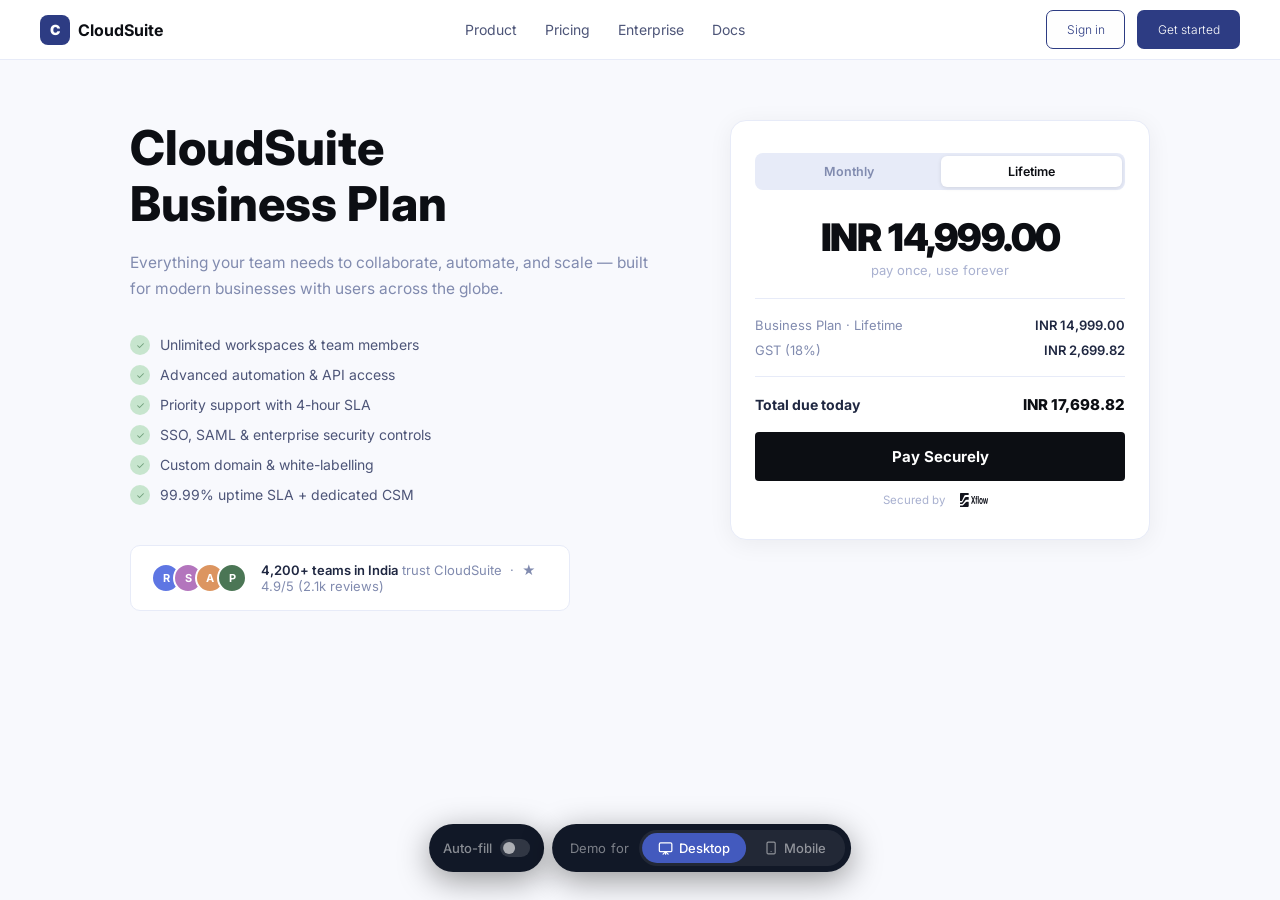
==== commit ee118910: "updates - visual and functional" ====
--- a/index.html
+++ b/index.html
@@ -68,36 +68,26 @@
   <div class="checkout-card">
     <div class="plan-toggle">
       <div class="plan-opt" onclick="setPlan('monthly', this)">Monthly</div>
-      <div class="plan-opt active" onclick="setPlan('annual', this)">
-        Annual <span class="save-badge">Save 35%</span>
-      </div>
+      <div class="plan-opt active" onclick="setPlan('lifetime', this)">Lifetime</div>
     </div>
 
     <div class="price-display">
-      <div>
-        <span class="price-original" id="priceOriginal">INR 3,999.00</span>
-        <span style="font-size:13px;color:var(--green);font-weight:700;">35% off</span>
-      </div>
       <div class="price-main">
-        <span class="price-currency">INR</span><span id="priceMain">2,599.00</span>
-      </div>
-      <div class="price-period" id="pricePeriod">per year · billed annually</div>
+        <span class="price-currency">INR</span><span id="priceMain">14,999.00</span>
+      </div>
+      <div class="price-period" id="pricePeriod">pay once, use forever</div>
     </div>
 
     <div class="checkout-divider"></div>
 
     <div class="line-items">
       <div class="line-item">
-        <span class="li-label">Business Plan × <span id="liQty">12 months</span></span>
-        <span class="li-val" id="liSubtotal">INR 3,999.00</span>
-      </div>
-      <div class="line-item">
-        <span class="li-label">Annual discount</span>
-        <span class="li-val discount-val" id="liDiscount">−INR 1,400.00</span>
-      </div>
-      <div class="line-item">
+        <span class="li-label" id="liLabel">Business Plan · Lifetime</span>
+        <span class="li-val" id="liSubtotal">INR 14,999.00</span>
+      </div>
+<div class="line-item">
         <span class="li-label">GST (18%)</span>
-        <span class="li-val" id="liGst">INR 467.82</span>
+        <span class="li-val" id="liGst">INR 2,699.82</span>
       </div>
     </div>
 
@@ -106,7 +96,7 @@
     <div class="line-items" style="margin-top:10px;">
       <div class="line-item total">
         <span class="li-label">Total due today</span>
-        <span class="li-val" id="liTotal">INR 3,066.82</span>
+        <span class="li-val" id="liTotal">INR 17,698.82</span>
       </div>
     </div>
 
@@ -144,39 +134,39 @@
           <div class="logo-mark ml-logo-mark">C</div>
           <div>
             <div class="ml-merchant-name">CloudSuite Inc.</div>
-            <div class="ml-product-name" id="mlProduct">Business Plan · Annual</div>
+            <div class="ml-product-name" id="mlProduct">Business Plan · Lifetime</div>
           </div>
         </div>
-        <div class="ml-product-desc">1 seat · billed annually<br/>Renews Apr 13, 2027</div>
+        <div class="ml-product-desc" id="mlProductDesc">1 seat · lifetime access</div>
 
         <div class="ml-amount-section">
           <div class="ml-amount-label">Amount to Pay</div>
-          <div class="ml-amount"><span class="inr-sym">INR</span><span id="mlAmount">3,066.82</span></div>
+          <div class="ml-amount"><span class="inr-sym">INR</span><span id="mlAmount">17,698.82</span></div>
         </div>
 
         <div class="ml-breakdown">
           <div class="ml-br-row">
             <span class="lbl">Plan cost</span>
-            <span class="val" id="mlBrPlan">INR 2,599.00</span>
-          </div>
-          <div class="ml-br-row">
-            <span class="lbl">Annual discount</span>
-            <span class="val green" id="mlBrDiscount">−INR 1,400.00</span>
+            <span class="val" id="mlBrPlan">INR 14,999.00</span>
           </div>
           <div class="ml-br-row">
             <span class="lbl">GST (18%)</span>
-            <span class="val" id="mlBrGst">INR 467.82</span>
+            <span class="val" id="mlBrGst">INR 2,699.82</span>
           </div>
           <div class="ml-br-row total-row">
             <span class="lbl">Total</span>
-            <span class="val" id="mlBrTotal">INR 3,066.82</span>
+            <span class="val" id="mlBrTotal">INR 17,698.82</span>
           </div>
         </div>
-      </div>
-
-      <div class="ml-powered-by">
-        <span>Powered by</span>
-        <img src="assets/xflow-logo.svg" alt="Xflow" style="height:14px;width:48px;object-fit:contain;" />
+
+      </div>
+
+      <!-- Mandate banner — left panel footer (desktop only; mobile uses #mandateBanner in payment panel) -->
+      <div id="mandateBannerLeft" class="mandate-banner" style="display:none">
+        <svg width="16" height="16" viewBox="0 0 24 24" fill="none" stroke="currentColor" stroke-width="2" stroke-linecap="round" stroke-linejoin="round">
+          <circle cx="12" cy="12" r="10"/><line x1="12" y1="8" x2="12" y2="12"/><line x1="12" y1="16" x2="12.01" y2="16"/>
+        </svg>
+        <span>By paying, you authorise <strong>CloudSuite Inc.</strong> to charge <strong>INR 3,999 + taxes</strong> monthly. Cancel anytime from settings.</span>
       </div>
     </div>
 
@@ -235,7 +225,6 @@
           <input class="otp-digit" type="password" inputmode="numeric" maxlength="1" autocomplete="off" />
         </div>
         <div class="otp-meta">
-          <button class="otp-skip" onclick="skipOtp()">Skip OTP</button>
           <span class="otp-resend" id="otpResend">Resend OTP in <span id="otpCountdown">30</span>s</span>
         </div>
         <button class="m-pay-btn" id="otpContinueBtn" onclick="confirmOtp()">Continue</button>
@@ -254,7 +243,7 @@
                 <div class="acc-header-left">
                   <div>
                     <div class="acc-title">UPI</div>
-                    <div class="acc-subtitle">GPay · PhonePe · Paytm · BHIM & more</div>
+                    <div class="acc-subtitle">Pay using UPI apps on your phone</div>
                   </div>
                 </div>
                 <svg class="acc-chevron" viewBox="0 0 16 16" fill="none" xmlns="http://www.w3.org/2000/svg" width="18" height="18">
@@ -369,7 +358,7 @@
                 <div class="acc-header-left">
                   <div>
                     <div class="acc-title">Card</div>
-                    <div class="acc-subtitle">Credit or Debit card</div>
+                    <div class="acc-subtitle">Pay using your debit or credit card</div>
                   </div>
                 </div>
                 <svg class="acc-chevron" viewBox="0 0 16 16" fill="none" xmlns="http://www.w3.org/2000/svg" width="18" height="18">
@@ -390,22 +379,6 @@
                   <span>Demo — use test card <code>4111 1111 1111 1111</code>, any future date, any CVV.</span>
                 </div>
 
-                <div class="card-visual">
-                  <div class="card-chip"></div>
-                  <div class="card-num-display" id="cvCardNum">•••• •••• •••• ••••</div>
-                  <div class="card-foot">
-                    <div class="card-foot-field">
-                      <div class="cf-label">Card Holder</div>
-                      <div class="cf-val" id="cvName">YOUR NAME</div>
-                    </div>
-                    <div class="card-foot-field">
-                      <div class="cf-label">Expires</div>
-                      <div class="cf-val" id="cvExp">MM/YY</div>
-                    </div>
-                    <div class="card-network-badge" id="cvNetwork">—</div>
-                  </div>
-                </div>
-
                 <div class="form-group">
                   <label class="form-label">Card Number</label>
                   <div class="card-type-wrap">
@@ -419,7 +392,7 @@
                 <div class="form-group">
                   <label class="form-label">Cardholder Name</label>
                   <input class="form-input" id="cardHolder" type="text" placeholder="Priya Sharma"
-                    oninput="document.getElementById('cvName').textContent = this.value.toUpperCase() || 'YOUR NAME'; clearFieldError('cardHolder')" />
+                    oninput="clearFieldError('cardHolder')" />
                   <span class="field-error" id="errCardHolder"></span>
                 </div>
 
@@ -450,7 +423,7 @@
                 <div class="acc-header-left">
                   <div>
                     <div class="acc-title">Net Banking</div>
-                    <div class="acc-subtitle">HDFC · ICICI · SBI & more</div>
+                    <div class="acc-subtitle">Pay via your bank's internet banking</div>
                   </div>
                 </div>
                 <svg class="acc-chevron" viewBox="0 0 16 16" fill="none" xmlns="http://www.w3.org/2000/svg" width="18" height="18">
@@ -460,16 +433,23 @@
               <div class="acc-body">
                 <input class="nb-search" type="text" placeholder="Search your bank…" oninput="filterBanks(this.value)" />
                 <div class="nb-grid" id="nbGrid">
-                  <div class="nb-bank" onclick="simulatePay('Net Banking — HDFC')"><div class="nb-icon" style="background:#004c97;">HD</div><span>HDFC Bank</span></div>
-                  <div class="nb-bank" onclick="simulatePay('Net Banking — ICICI')"><div class="nb-icon" style="background:#b02a30;">IC</div><span>ICICI Bank</span></div>
-                  <div class="nb-bank" onclick="simulatePay('Net Banking — SBI')"><div class="nb-icon" style="background:#2d6bb5;">SB</div><span>State Bank of India</span></div>
-                  <div class="nb-bank" onclick="simulatePay('Net Banking — Axis')"><div class="nb-icon" style="background:#97144d;">AX</div><span>Axis Bank</span></div>
-                  <div class="nb-bank" onclick="simulatePay('Net Banking — Kotak')"><div class="nb-icon" style="background:#ee3124;">KO</div><span>Kotak Mahindra</span></div>
-                  <div class="nb-bank" onclick="simulatePay('Net Banking — Yes')"><div class="nb-icon" style="background:#004b8d;">YB</div><span>Yes Bank</span></div>
-                  <div class="nb-bank" onclick="simulatePay('Net Banking — BoB')"><div class="nb-icon" style="background:#f47920;">BB</div><span>Bank of Baroda</span></div>
-                  <div class="nb-bank" onclick="simulatePay('Net Banking — PNB')"><div class="nb-icon" style="background:#2b3990;">PN</div><span>Punjab National</span></div>
-                  <div class="nb-bank" onclick="simulatePay('Net Banking — IDFC')"><div class="nb-icon" style="background:#9b2335;">ID</div><span>IDFC First Bank</span></div>
-                  <div class="nb-bank" onclick="simulatePay('Net Banking — IndusInd')"><div class="nb-icon" style="background:#1b4f91;">IN</div><span>IndusInd Bank</span></div>
+                  <!-- Always visible: first 3 -->
+                  <div class="nb-bank" onclick="simulatePay('Net Banking — HDFC')"><img class="nb-icon" src="assets/HDFC.gif" alt="HDFC" /><span>HDFC Bank</span></div>
+                  <div class="nb-bank" onclick="simulatePay('Net Banking — ICICI')"><img class="nb-icon" src="assets/ICIC.gif" alt="ICICI" /><span>ICICI Bank</span></div>
+                  <div class="nb-bank" onclick="simulatePay('Net Banking — SBI')"><img class="nb-icon" src="assets/SBIN.gif" alt="SBI" /><span>State Bank of India</span></div>
+                  <!-- Show more tile -->
+                  <div class="nb-bank nb-show-more" id="nbShowMore" onclick="showAllBanks()">
+                    <span class="nb-more-count">+7</span>
+                    <span class="nb-more-label">Show more</span>
+                  </div>
+                  <!-- Extra banks (hidden until expanded) -->
+                  <div class="nb-bank nb-extra" style="display:none" onclick="simulatePay('Net Banking — Axis')"><img class="nb-icon" src="assets/UTIB.gif" alt="Axis" /><span>Axis Bank</span></div>
+                  <div class="nb-bank nb-extra" style="display:none" onclick="simulatePay('Net Banking — Kotak')"><img class="nb-icon" src="assets/KKBK.gif" alt="Kotak" /><span>Kotak Mahindra</span></div>
+                  <div class="nb-bank nb-extra" style="display:none" onclick="simulatePay('Net Banking — Yes')"><img class="nb-icon" src="assets/YESB.gif" alt="Yes Bank" /><span>Yes Bank</span></div>
+                  <div class="nb-bank nb-extra" style="display:none" onclick="simulatePay('Net Banking — BoB')"><img class="nb-icon" src="assets/BARB.gif" alt="Bank of Baroda" /><span>Bank of Baroda</span></div>
+                  <div class="nb-bank nb-extra" style="display:none" onclick="simulatePay('Net Banking — PNB')"><img class="nb-icon" src="assets/PUNB.gif" alt="PNB" /><span>Punjab National</span></div>
+                  <div class="nb-bank nb-extra" style="display:none" onclick="simulatePay('Net Banking — IDFC')"><img class="nb-icon" src="assets/IDFB.gif" alt="IDFC First" /><span>IDFC First Bank</span></div>
+                  <div class="nb-bank nb-extra" style="display:none" onclick="simulatePay('Net Banking — IndusInd')"><img class="nb-icon" src="assets/INDB.gif" alt="IndusInd" /><span>IndusInd Bank</span></div>
                 </div>
                 <p class="nb-empty" id="nbEmpty" style="display:none;">No banks match your search.</p>
               </div>
@@ -481,7 +461,7 @@
                 <div class="acc-header-left">
                   <div>
                     <div class="acc-title">Bank Transfer</div>
-                    <div class="acc-subtitle">NEFT · RTGS · IMPS</div>
+                    <div class="acc-subtitle">Transfer directly from your bank account</div>
                   </div>
                 </div>
                 <svg class="acc-chevron" viewBox="0 0 16 16" fill="none" xmlns="http://www.w3.org/2000/svg" width="18" height="18">
@@ -532,6 +512,14 @@
 
           </div><!-- accordion -->
 
+          <!-- MANDATE BANNER (monthly subscription notice) -->
+          <div id="mandateBanner" class="mandate-banner" style="display:none">
+            <svg width="16" height="16" viewBox="0 0 24 24" fill="none" stroke="currentColor" stroke-width="2" stroke-linecap="round" stroke-linejoin="round">
+              <circle cx="12" cy="12" r="10"/><line x1="12" y1="8" x2="12" y2="12"/><line x1="12" y1="16" x2="12.01" y2="16"/>
+            </svg>
+            <span>By paying, you authorise <strong>CloudSuite Inc.</strong> to charge <strong>INR 3,999 + taxes</strong> monthly. Cancel anytime from settings.</span>
+          </div>
+
         </div><!-- m-content -->
       </div><!-- payUi -->
 
@@ -556,10 +544,9 @@
       <div class="mobile-sheet-handle" onclick="toggleMobileSheet()"></div>
       <div class="ms-title">Order Summary</div>
       <div class="ms-rows">
-        <div class="ms-row"><span>Plan</span><span id="msBrPlan">INR 47,988.00</span></div>
-        <div class="ms-row ms-green"><span>Annual discount</span><span id="msBrDiscount">−INR 16,800.00</span></div>
-        <div class="ms-row"><span>GST (18%)</span><span id="msBrGst">INR 5,613.84</span></div>
-        <div class="ms-row ms-total"><span>Total</span><span id="msBrTotal">INR 36,801.84</span></div>
+        <div class="ms-row"><span>Plan</span><span id="msBrPlan">INR 14,999.00</span></div>
+        <div class="ms-row"><span>GST (18%)</span><span id="msBrGst">INR 2,699.82</span></div>
+        <div class="ms-row ms-total"><span>Total</span><span id="msBrTotal">INR 17,698.82</span></div>
       </div>
     </div>
 
@@ -574,9 +561,6 @@
 
   <!-- Auto-fill pill -->
   <div class="autofill-pill" id="autofillPill" onclick="toggleAutofill()">
-    <svg width="13" height="13" viewBox="0 0 24 24" fill="none" stroke="currentColor" stroke-width="2.2" stroke-linecap="round" stroke-linejoin="round">
-      <polygon points="13 2 3 14 12 14 11 22 21 10 12 10 13 2"/>
-    </svg>
     <span class="af-label">Auto-fill</span>
     <div class="af-switch" id="afSwitch"></div>
   </div>
@@ -634,6 +618,7 @@
     const dtMobile  = document.getElementById('dtMobile');
 
     if (view === 'mobile') {
+      closeModal();
       dtDesktop.classList.remove('active');
       dtMobile.classList.add('active');
       const embedUrl = window.location.pathname + '?embed=1';
@@ -676,22 +661,16 @@
   }
 
   function doAutofill() {
+    // Card fields
     const cardNum = document.getElementById('cardNum');
     if (cardNum) { cardNum.value = '4111 1111 1111 1111'; fmtCard(cardNum); }
-
     const cardHolder = document.getElementById('cardHolder');
-    if (cardHolder) {
-      cardHolder.value = 'Priya Sharma';
-      document.getElementById('cvName').textContent = 'PRIYA SHARMA';
-    }
+    if (cardHolder) cardHolder.value = 'Priya Sharma';
     const cardExp = document.getElementById('cardExp');
-    if (cardExp) {
-      cardExp.value = '12 / 28';
-      document.getElementById('cvExp').textContent = '12/28';
-    }
+    if (cardExp) cardExp.value = '12 / 28';
     const cardCvv = document.getElementById('cardCvv');
     if (cardCvv) cardCvv.value = '123';
-
+    // UPI ID fields
     const upiDesktop = document.getElementById('upiIdInput');
     if (upiDesktop) upiDesktop.value = 'priya@okicici';
     const upiMobile = document.getElementById('upiIdMobile');
@@ -699,19 +678,13 @@
   }
 
   function clearAutofill() {
+    // Card fields
     const cardNum = document.getElementById('cardNum');
     if (cardNum) { cardNum.value = ''; fmtCard(cardNum); }
-
     const cardHolder = document.getElementById('cardHolder');
-    if (cardHolder) {
-      cardHolder.value = '';
-      document.getElementById('cvName').textContent = 'YOUR NAME';
-    }
+    if (cardHolder) cardHolder.value = '';
     const cardExp = document.getElementById('cardExp');
-    if (cardExp) {
-      cardExp.value = '';
-      document.getElementById('cvExp').textContent = 'MM/YY';
-    }
+    if (cardExp) cardExp.value = '';
     const cardCvv = document.getElementById('cardCvv');
     if (cardCvv) cardCvv.value = '';
 
@@ -730,22 +703,25 @@
   });
 
   // ── State ──
-  let plan = 'annual';
+  let plan = 'lifetime';
   const PRICES = {
-    monthly: { base: 3999, discount: 0,    months: 1,  label: 'per month · billed monthly' },
-    annual:  { base: 3999, discount: 1400, months: 12, label: 'per month · billed annually' }
+    monthly:  { base: 3999,  label: 'per month · renews monthly' },
+    lifetime: { base: 14999, label: 'pay once, use forever' }
   };
 
   function getPriceData() {
-    const p = PRICES[plan];
-    const perMonth      = p.base - p.discount;           // hero price: 2,599 or 3,999
-    const subtotal      = p.base * p.months;              // line item: 47,988 or 3,999
-    const discountTotal = p.discount * p.months;          // line item: 16,800 or 0
-    const net           = subtotal - discountTotal;       // taxable amount
-    const gst           = parseFloat((net * 0.18).toFixed(2));
-    const total         = parseFloat((net + gst).toFixed(2));
-    const usd           = (total / 83.4).toFixed(2);
-    return { ...p, perMonth, subtotal, discountTotal, net, gst, total, usd };
+    const p        = PRICES[plan];
+    const subtotal = p.base;
+    const gst      = parseFloat((subtotal * 0.18).toFixed(2));
+    const total    = parseFloat((subtotal + gst).toFixed(2));
+    const usd      = (total / 83.4).toFixed(2);
+    return { ...p, subtotal, gst, total, usd };
+  }
+
+  function getNextMonthDate() {
+    const d = new Date();
+    d.setMonth(d.getMonth() + 1);
+    return d.toLocaleDateString('en-IN', { day: 'numeric', month: 'short', year: 'numeric' });
   }
 
   function fmt(n) {
@@ -761,45 +737,73 @@
 
   function refresh() {
     const d = getPriceData();
-    // Product page
-    document.getElementById('priceMain').textContent = fmt(d.perMonth);
+    const isMonthly = plan === 'monthly';
+
+    // ── Hero price (checkout card) ──
+    document.getElementById('priceMain').textContent = fmt(d.base);
     document.getElementById('pricePeriod').textContent = d.label;
-    document.getElementById('priceOriginal').textContent = plan === 'annual' ? 'INR ' + fmt(d.base) : '';
-    document.querySelector('[id="priceOriginal"]').nextElementSibling.style.display = plan === 'annual' ? '' : 'none';
-    document.getElementById('liQty').textContent = plan === 'annual' ? '12 months' : '1 month';
+
+    // ── Line items ──
+    document.getElementById('liLabel').textContent    = isMonthly ? 'Business Plan × 1 month' : 'Business Plan · Lifetime';
     document.getElementById('liSubtotal').textContent = 'INR ' + fmt(d.subtotal);
-    document.getElementById('liDiscount').textContent = plan === 'annual' ? '−INR ' + fmt(d.discountTotal) : '—';
-    document.getElementById('liGst').textContent = 'INR ' + fmt(d.gst);
-    document.getElementById('liTotal').textContent = 'INR ' + fmt(d.total);
-    // Modal
-    document.getElementById('mlAmount').textContent = fmt(d.total);
-    document.getElementById('mlBrPlan').textContent = 'INR ' + fmt(d.subtotal);
-    document.getElementById('mlBrGst').textContent = 'INR ' + fmt(d.gst);
-    document.getElementById('mlBrDiscount').textContent = plan === 'annual' ? '−INR ' + fmt(d.discountTotal) : '—';
-    document.getElementById('mlBrTotal').textContent = 'INR ' + fmt(d.total);
-    document.getElementById('mlProduct').textContent = 'Business Plan · ' + (plan === 'annual' ? 'Annual' : 'Monthly');
-    // Buttons
+    document.getElementById('liGst').textContent      = 'INR ' + fmt(d.gst);
+    document.getElementById('liTotal').textContent    = 'INR ' + fmt(d.total);
+
+// ── Modal left panel ──
+    document.getElementById('mlAmount').textContent      = fmt(d.total);
+    document.getElementById('mlBrPlan').textContent      = 'INR ' + fmt(d.subtotal);
+    document.getElementById('mlBrGst').textContent       = 'INR ' + fmt(d.gst);
+    document.getElementById('mlBrTotal').textContent     = 'INR ' + fmt(d.total);
+    document.getElementById('mlProduct').textContent     = 'Business Plan · ' + (isMonthly ? 'Monthly' : 'Lifetime');
+    const mlDesc = document.getElementById('mlProductDesc');
+    if (mlDesc) mlDesc.textContent = isMonthly
+      ? '1 seat · billed monthly · Renews ' + getNextMonthDate()
+      : '1 seat · lifetime access';
+
+    // ── Pay buttons ──
     const amtStr = fmt(d.total);
-    ['upiBtnAmt','cardBtnAmt'].forEach(id => {
+    ['upiBtnAmt', 'cardBtnAmt'].forEach(id => {
       const el = document.getElementById(id);
       if (el) el.textContent = amtStr;
     });
     document.getElementById('qrAmt').textContent = amtStr;
     document.getElementById('vbanAmt').innerHTML = 'INR ' + amtStr + ' <button class="copy-btn" onclick="doCopy(\'' + d.total + '\', this)" title="Copy"><svg width="13" height="13" viewBox="0 0 16 16" fill="none"><rect x="5" y="5" width="9" height="9" rx="1.5" stroke="currentColor" stroke-width="1.5"/><path d="M3 11H2a1 1 0 01-1-1V2a1 1 0 011-1h8a1 1 0 011 1v1" stroke="currentColor" stroke-width="1.5"/></svg></button>';
     document.getElementById('txnAmt').textContent = 'INR ' + amtStr;
-    // Mobile UPI amount spans
+
+    // ── Mobile UPI amount spans ──
     document.querySelectorAll('.upi-mobile-amt').forEach(el => el.textContent = amtStr);
-    // Mobile amount bar + sheet
+
+    // ── Mobile amount bar + sheet ──
     const mobileAmt = document.getElementById('mobileAmt');
     if (mobileAmt) mobileAmt.textContent = amtStr;
     const msBrPlan = document.getElementById('msBrPlan');
     if (msBrPlan) msBrPlan.textContent = 'INR ' + fmt(d.subtotal);
     const msBrGst = document.getElementById('msBrGst');
     if (msBrGst) msBrGst.textContent = 'INR ' + fmt(d.gst);
-    const msBrDiscount = document.getElementById('msBrDiscount');
-    if (msBrDiscount) msBrDiscount.textContent = plan === 'annual' ? '−INR ' + fmt(d.discountTotal) : '—';
     const msBrTotal = document.getElementById('msBrTotal');
     if (msBrTotal) msBrTotal.textContent = 'INR ' + fmt(d.total);
+
+    // ── Payment methods: Monthly = UPI + Cards only ──
+    ['acc-netbanking', 'acc-bank'].forEach(id => {
+      const el = document.getElementById(id);
+      if (el) el.style.display = isMonthly ? 'none' : '';
+    });
+    // If a hidden method was open, reset to UPI
+    if (isMonthly) {
+      const openItem = document.querySelector('.acc-item.open');
+      if (openItem && (openItem.id === 'acc-netbanking' || openItem.id === 'acc-bank')) {
+        openItem.classList.remove('open');
+        const upi = document.getElementById('acc-upi');
+        if (upi) upi.classList.add('open');
+      }
+    }
+
+    // ── Mandate banners (left panel = desktop, m-content = mobile; CSS controls which is visible) ──
+    const displayVal = isMonthly ? '' : 'none';
+    const mandateBanner = document.getElementById('mandateBanner');
+    if (mandateBanner) mandateBanner.style.display = displayVal;
+    const mandateBannerLeft = document.getElementById('mandateBannerLeft');
+    if (mandateBannerLeft) mandateBannerLeft.style.display = displayVal;
   }
 
   // ── Modal ──
@@ -810,10 +814,20 @@
     document.getElementById('otpWrap').classList.remove('show');
     clearInterval(otpTimer);
     document.getElementById('payUi').style.display = 'flex';
+    const bar = document.getElementById('mobileAmtBar');
+    if (bar) bar.style.display = '';
+    // Prevent background page scroll
+    document.documentElement.style.overflow = 'hidden';
     document.body.style.overflow = 'hidden';
     // Reset accordion: UPI open by default
     document.querySelectorAll('.acc-item').forEach(item => item.classList.remove('open'));
     document.getElementById('acc-upi').classList.add('open');
+    // Reset net banking to collapsed state
+    document.querySelectorAll('#nbGrid .nb-extra').forEach(el => el.style.display = 'none');
+    const nbShowMore = document.getElementById('nbShowMore');
+    if (nbShowMore) nbShowMore.style.display = '';
+    const nbSearch = document.querySelector('.nb-search');
+    if (nbSearch) nbSearch.value = '';
     // Hide UPI ID forms and restore link buttons
     const duf = document.getElementById('desktopUpiIdForm');
     if (duf) duf.style.display = 'none';
@@ -826,12 +840,12 @@
 
   function closeModal() {
     document.getElementById('overlay').classList.remove('open');
+    document.documentElement.style.overflow = '';
     document.body.style.overflow = '';
     clearInterval(qrInterval);
     clearInterval(otpTimer);
     document.getElementById('otpWrap').classList.remove('show');
     resetCardForm();
-    // Reset mobile sheet
     document.getElementById('mobileSheet').classList.remove('open');
     document.getElementById('mabChevron').classList.remove('open');
   }
@@ -858,17 +872,35 @@
     if (autofill) setTimeout(doAutofill, 30);
   }
 
+  // ── Net Banking: expand all banks ──
+  function showAllBanks() {
+    document.querySelectorAll('#nbGrid .nb-extra').forEach(el => el.style.display = '');
+    const sm = document.getElementById('nbShowMore');
+    if (sm) sm.style.display = 'none';
+  }
+
   // ── Net Banking search filter ──
   function filterBanks(q) {
     const term = q.toLowerCase();
-    const banks = document.querySelectorAll('#nbGrid .nb-bank');
-    let visible = 0;
-    banks.forEach(b => {
-      const match = b.textContent.toLowerCase().includes(term);
-      b.style.display = match ? '' : 'none';
-      if (match) visible++;
-    });
-    document.getElementById('nbEmpty').style.display = visible === 0 ? 'block' : 'none';
+    const smEl = document.getElementById('nbShowMore');
+    if (term) {
+      // Show all banks and hide "show more" when searching
+      document.querySelectorAll('#nbGrid .nb-extra').forEach(el => el.style.display = '');
+      if (smEl) smEl.style.display = 'none';
+      let visible = 0;
+      document.querySelectorAll('#nbGrid .nb-bank:not(#nbShowMore)').forEach(b => {
+        const match = b.textContent.toLowerCase().includes(term);
+        b.style.display = match ? '' : 'none';
+        if (match) visible++;
+      });
+      document.getElementById('nbEmpty').style.display = visible === 0 ? 'block' : 'none';
+    } else {
+      // Restore collapsed state
+      document.querySelectorAll('#nbGrid .nb-bank:not(#nbShowMore)').forEach(b => b.style.display = '');
+      document.querySelectorAll('#nbGrid .nb-extra').forEach(el => el.style.display = 'none');
+      if (smEl) smEl.style.display = '';
+      document.getElementById('nbEmpty').style.display = 'none';
+    }
   }
 
   // ── Mobile UPI ID toggle ──
@@ -906,22 +938,12 @@
   function fmtCard(input) {
     let v = input.value.replace(/\D/g, '').slice(0, 16);
     input.value = v.replace(/(.{4})/g, '$1 ').trim();
-    const d = v.padEnd(16, '•').replace(/(.{4})/g, '$1 ').trim();
-    document.getElementById('cvCardNum').textContent = d || '•••• •••• •••• ••••';
-    // detect network
-    let net = '—', icon = '';
-    if (v.startsWith('4'))           { net = 'VISA';   icon = ''; }
-    else if (/^5[1-5]/.test(v) || /^2[2-7]/.test(v)) { net = 'MC'; icon = ''; }
-    else if (/^3[47]/.test(v))       { net = 'AMEX';  icon = ''; }
-    else if (/^6[0-9]/.test(v))      { net = 'RuPay'; icon = ''; }
-    document.getElementById('cvNetwork').textContent = net;
   }
 
   function fmtExpiry(input) {
     let v = input.value.replace(/\D/g,'').slice(0,4);
     if (v.length >= 3) v = v.slice(0,2) + ' / ' + v.slice(2);
     input.value = v;
-    document.getElementById('cvExp').textContent = input.value || 'MM/YY';
   }
 
   function resetCardForm() {
@@ -930,10 +952,6 @@
       if (el) el.value = '';
       clearFieldError(id);
     });
-    document.getElementById('cvCardNum').textContent = '•••• •••• •••• ••••';
-    document.getElementById('cvName').textContent = 'YOUR NAME';
-    document.getElementById('cvExp').textContent = 'MM/YY';
-    document.getElementById('cvNetwork').textContent = '—';
   }
 
   // ── Card validation ──
@@ -992,9 +1010,15 @@
       document.getElementById('txnId').textContent = txn;
       document.getElementById('txnMethod').textContent = method;
       document.getElementById('payUi').style.display = 'none';
-      document.getElementById('successWrap').classList.add('show');
+      showSuccess();
       if (btn) { btn.innerHTML = originalHTML; btn.classList.remove('loading'); }
     }, 2000);
+  }
+
+  function showSuccess() {
+    document.getElementById('successWrap').classList.add('show');
+    const bar = document.getElementById('mobileAmtBar');
+    if (bar) bar.style.display = 'none';
   }
 
   // ── OTP screen ──
@@ -1039,7 +1063,7 @@
       document.getElementById('txnId').textContent = txn;
       document.getElementById('txnMethod').textContent = 'Card';
       document.getElementById('otpWrap').classList.remove('show');
-      document.getElementById('successWrap').classList.add('show');
+      showSuccess();
       btn.innerHTML = originalHTML;
       btn.classList.remove('loading');
     }, 1500);
@@ -1051,7 +1075,7 @@
     document.getElementById('txnId').textContent = txn;
     document.getElementById('txnMethod').textContent = 'Card';
     document.getElementById('otpWrap').classList.remove('show');
-    document.getElementById('successWrap').classList.add('show');
+    showSuccess();
   }
 
   // ── Copy ──
--- a/index.css
+++ b/index.css
@@ -398,6 +398,7 @@
   opacity: 0;
   pointer-events: none;
   transition: opacity 0.25s;
+  overscroll-behavior: none;
 }
 
 .overlay.open {
@@ -470,6 +471,7 @@
 .modal-body {
   display: flex;
   flex: 1;
+  min-height: 0;
   overflow: hidden;
   background: linear-gradient(to bottom, var(--grey-200), var(--grey-300));
 }
@@ -481,7 +483,7 @@
   background: transparent;
   display: flex;
   flex-direction: column;
-  justify-content: space-between;
+  justify-content: flex-start;
   padding: 28px 24px 24px;
 }
 
@@ -605,17 +607,19 @@
 /* ── Modal Right ── */
 .modal-right {
   flex: 1;
+  min-height: 0;
   display: flex;
   flex-direction: column;
-  padding: 10px;
+  padding: 12px;
   overflow: hidden;
 }
 
 /* ── Right panel inner white container ── */
 .modal-right-inner {
   flex: 1;
+  min-height: 0;
   background: var(--grey-000);
-  border-radius: 10px;
+  border-radius: 20px;
   display: flex;
   flex-direction: column;
   overflow: hidden;
@@ -624,6 +628,7 @@
 /* Content area */
 .m-content {
   flex: 1;
+  min-height: 0;
   overflow-y: auto;
   padding: 12px;
   scrollbar-width: thin;
@@ -641,7 +646,7 @@
 
 .acc-item {
   border: 1.5px solid var(--gray-200);
-  border-radius: 12px;
+  border-radius: 8px;
   overflow: hidden;
   transition: border-color 0.15s;
 }
@@ -957,7 +962,7 @@
 
 .form-row { display: grid; grid-template-columns: 1fr 1fr; gap: 12px; }
 
-.form-group { margin-bottom: 16px; }
+.form-group { margin-bottom: 8px; }
 
 .form-input.error {
   border-color: #ef4444;
@@ -1152,6 +1157,34 @@
   color: white;
   letter-spacing: 0.3px;
 }
+img.nb-icon {
+  object-fit: contain;
+  background: white;
+  padding: 3px;
+}
+
+.nb-show-more {
+  flex-direction: column;
+  justify-content: center;
+  gap: 2px;
+  border-style: dashed;
+  cursor: pointer;
+}
+.nb-more-count {
+  font-size: 15px;
+  font-weight: 700;
+  color: var(--blue);
+  line-height: 1;
+}
+.nb-show-more .nb-more-label {
+  font-size: 11px;
+  font-weight: 500;
+  color: var(--blue);
+}
+.nb-show-more:hover {
+  background: var(--blue-bg);
+  border-color: var(--blue);
+}
 
 .nb-empty {
   font-size: 13px;
@@ -1451,13 +1484,12 @@
     transform: translateY(0);
   }
 
-  .modal-body { overflow: hidden; }
-
   /* Hide left panel — replaced by mobile bar */
   .modal-left { display: none; }
 
   .modal-right {
     flex: 1;
+    min-height: 0;
     width: 100%;
     padding: 8px;
   }
@@ -1939,3 +1971,43 @@
 @media (pointer: coarse) {
   .demo-bar { display: none !important; }
 }
+
+/* ── Mandate Banner (monthly subscription notice) ── */
+.mandate-banner {
+  display: flex;
+  gap: 8px;
+  align-items: flex-start;
+  background: #eff6ff;
+  border: 1px solid #bfdbfe;
+  border-radius: 8px;
+  padding: 10px 12px;
+  font-size: 12.5px;
+  color: #1e40af;
+  margin: 12px 0 4px;
+  line-height: 1.5;
+}
+.mandate-banner svg {
+  flex-shrink: 0;
+  margin-top: 1px;
+  color: #3b82f6;
+}
+/* Left-panel banner inherits the powered-by card style */
+#mandateBannerLeft {
+  background: linear-gradient(to right, var(--grey-000), var(--grey-200));
+  border: none;
+  border-radius: 4px;
+  color: var(--grey-800);
+  margin: 40px 0 0;
+  padding: 16px;
+}
+#mandateBannerLeft svg { color: var(--grey-600); }
+#mandateBannerLeft strong { color: var(--grey-800); }
+
+/* Desktop: show left-panel banner, hide payment-panel banner */
+@media (min-width: 781px) {
+  #mandateBanner { display: none !important; }
+}
+/* Mobile: show payment-panel banner, hide left-panel banner */
+@media (max-width: 780px) {
+  #mandateBannerLeft { display: none !important; }
+}
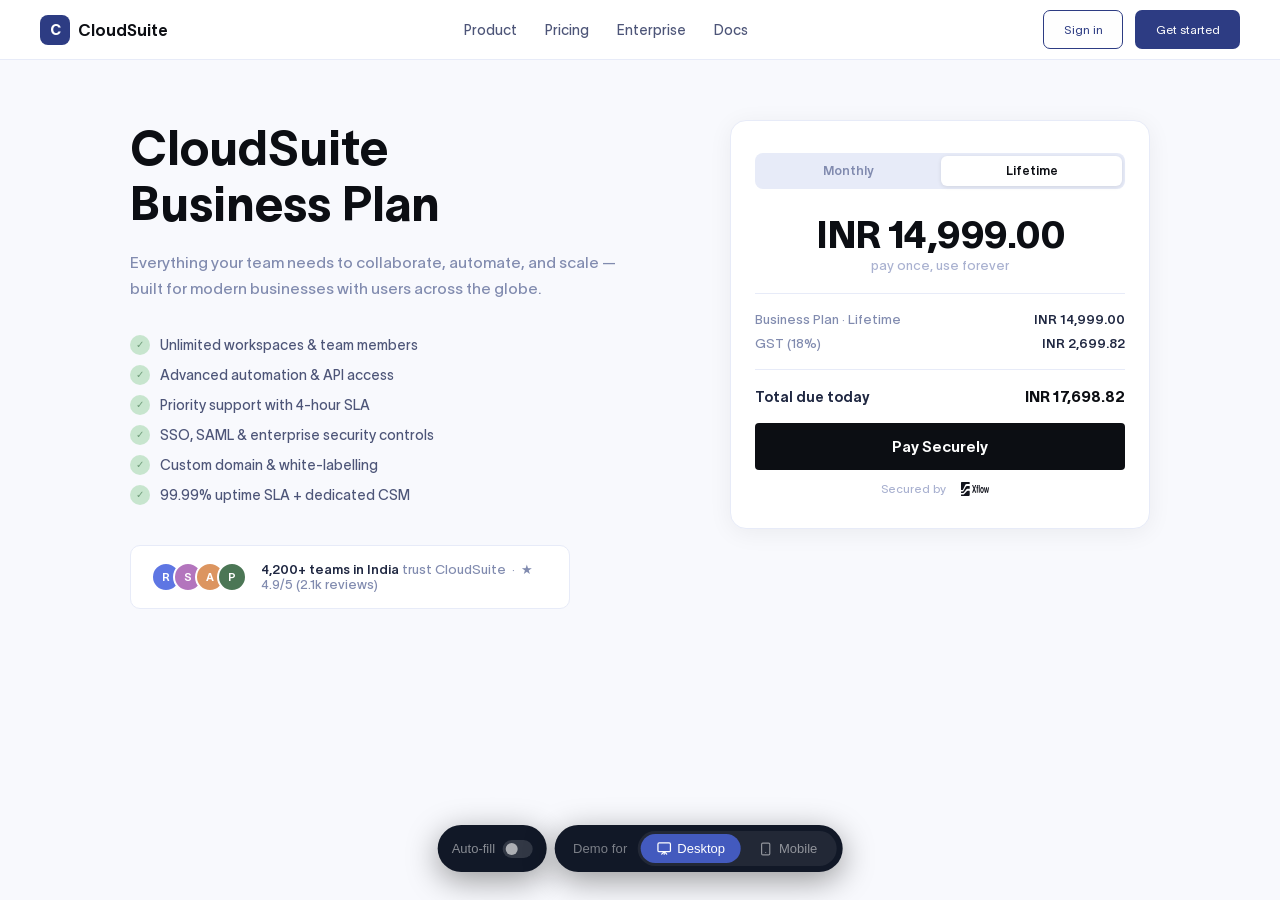
==== commit 020bbf88: "final push" ====
--- a/index.html
+++ b/index.html
@@ -252,6 +252,28 @@
               </div>
               <div class="acc-body">
 
+                <!-- ─ Mandate consent block (shown when monthly plan is active) ─ -->
+                <div id="mandateConsentBlock" style="display:none">
+                  <div class="mandate-details">
+                    <div class="md-row">
+                      <span class="md-label">Mandate amount</span>
+                      <span class="md-val">INR 3,999 + taxes / month</span>
+                    </div>
+                    <div class="md-row">
+                      <span class="md-label">Frequency</span>
+                      <span class="md-val">Monthly</span>
+                    </div>
+                    <div class="md-row">
+                      <span class="md-label">Start date</span>
+                      <span class="md-val" id="mandateStartDate">—</span>
+                    </div>
+                    <div class="md-row">
+                      <span class="md-label">Valid till</span>
+                      <span class="md-val" id="mandateEndDate">—</span>
+                    </div>
+                  </div>
+                </div>
+
                 <!-- ─ Desktop UPI: QR + app icon reference row ─ -->
                 <div class="upi-desktop">
                   <div class="qr-section">
@@ -376,7 +398,10 @@
 
                 <div class="demo-hint">
                   <span>💡</span>
-                  <span>Demo — use test card <code>4111 1111 1111 1111</code>, any future date, any CVV.</span>
+                  <div class="demo-hint-body">
+                    <span>Demo — use test card <code>4111 1111 1111 1111</code>, any future date, any CVV.</span>
+                    <button class="demo-autofill-btn" onclick="doAutofill()">Auto-fill with dummy data</button>
+                  </div>
                 </div>
 
                 <div class="form-group">
@@ -399,7 +424,7 @@
                 <div class="form-row">
                   <div class="form-group">
                     <label class="form-label">Expiry</label>
-                    <input class="form-input" id="cardExp" type="text" inputmode="numeric" maxlength="5"
+                    <input class="form-input" id="cardExp" type="text" inputmode="numeric" maxlength="7"
                       placeholder="MM / YY" oninput="fmtExpiry(this); clearFieldError('cardExp')" />
                     <span class="field-error" id="errCardExp"></span>
                   </div>
@@ -523,6 +548,39 @@
         </div><!-- m-content -->
       </div><!-- payUi -->
 
+      <!-- MANDATE PENDING SCREEN -->
+      <div id="mandatePendingWrap" class="mandate-pending">
+        <div class="mp-header">
+          <div class="mp-title">Complete payment in your UPI app</div>
+          <div class="mp-subtitle">Your mandate request has been sent.</div>
+        </div>
+        <div class="mp-steps">
+          <div class="mp-step">
+            <div class="mp-num">1</div>
+            <div>
+              <div class="mp-step-title">Open your UPI app</div>
+              <div class="mp-step-sub">Go to your UPI app to view the autopay mandate request.</div>
+            </div>
+          </div>
+          <div class="mp-step">
+            <div class="mp-num">2</div>
+            <div>
+              <div class="mp-step-title">Approve the CloudSuite mandate</div>
+              <div class="mp-step-sub">Tap Approve. Refresh the app if you don't see the request.</div>
+            </div>
+          </div>
+          <div class="mp-step">
+            <div class="mp-num">3</div>
+            <div>
+              <div class="mp-step-title">Come back here</div>
+              <div class="mp-step-sub">After approving, tap "I am Done" below.</div>
+            </div>
+          </div>
+        </div>
+        <div class="mp-timer">Complete all 3 steps in <strong id="mandateCountdown">07:00</strong></div>
+        <button class="m-pay-btn" onclick="completeMandatePay()">I am Done</button>
+      </div><!-- mandatePendingWrap -->
+
       </div><!-- modal-right-inner -->
     </div><!-- modal-right -->
 
@@ -547,6 +605,36 @@
         <div class="ms-row"><span>Plan</span><span id="msBrPlan">INR 14,999.00</span></div>
         <div class="ms-row"><span>GST (18%)</span><span id="msBrGst">INR 2,699.82</span></div>
         <div class="ms-row ms-total"><span>Total</span><span id="msBrTotal">INR 17,698.82</span></div>
+      </div>
+    </div>
+
+    <!-- MANDATE CONSENT BOTTOM SHEET -->
+    <div id="mandateSheet" class="mandate-sheet-backdrop">
+      <div class="mandate-sheet">
+        <div class="ms-icon">
+          <svg width="28" height="28" viewBox="0 0 24 24" fill="none" stroke="currentColor" stroke-width="1.5" stroke-linecap="round" stroke-linejoin="round">
+            <rect x="2" y="7" width="20" height="14" rx="2"/>
+            <path d="M16 3H8L2 7h20l-6-4z"/>
+            <circle cx="12" cy="14" r="2"/>
+          </svg>
+        </div>
+        <div class="ms-title">You are setting up a mandate</div>
+        <div class="ms-body">
+          By confirming, you authorise <strong>CloudSuite Inc.</strong> to auto-debit
+          <strong>INR 3,999 + taxes</strong> from your account every month.
+          You can cancel anytime from account settings.
+        </div>
+        <button class="ms-confirm m-pay-btn" onclick="confirmMandate()">I understand</button>
+        <button class="ms-cancel" onclick="dismissMandateSheet()">Cancel</button>
+      </div>
+    </div><!-- mandateSheet -->
+
+    <!-- ══ SPLASH ANIMATION ══ -->
+    <div id="splashWrap" class="splash-wrap hidden">
+      <div class="splash-video-box">
+        <video id="splashVideo" class="splash-video" muted playsinline preload="auto">
+          <source src="assets/Splash_animation.mp4" type="video/mp4">
+        </video>
       </div>
     </div>
 
@@ -608,6 +696,8 @@
   if (new URLSearchParams(window.location.search).get('embed') === '1') {
     document.getElementById('demoBar').style.display = 'none';
     document.getElementById('phoneOverlay').style.display = 'none';
+    document.querySelector('.merchant-nav-right').style.display = 'none';
+    document.querySelector('.price-main').style.fontSize = '28px';
   }
 
   // ── Device view toggle ──
@@ -649,6 +739,10 @@
     }
   }
 
+  // ── Mandate flow state ──
+  let pendingMandateMethod = null;
+  let mandateInterval = null;
+
   // ── Auto-fill ──
   let autofill = false;
 
@@ -804,6 +898,35 @@
     if (mandateBanner) mandateBanner.style.display = displayVal;
     const mandateBannerLeft = document.getElementById('mandateBannerLeft');
     if (mandateBannerLeft) mandateBannerLeft.style.display = displayVal;
+
+    // ── Mandate consent block (pre-pay details in UPI section) ──
+    const mcb = document.getElementById('mandateConsentBlock');
+    if (mcb) mcb.style.display = isMonthly ? '' : 'none';
+    if (isMonthly) {
+      const today = new Date();
+      const end = new Date(today);
+      end.setFullYear(end.getFullYear() + 5);
+      const fmtDate = dt => dt.toLocaleDateString('en-IN', { day: 'numeric', month: 'short', year: 'numeric' });
+      const sd = document.getElementById('mandateStartDate');
+      const ed = document.getElementById('mandateEndDate');
+      if (sd) sd.textContent = fmtDate(today);
+      if (ed) ed.textContent = fmtDate(end);
+    }
+  }
+
+  // ── Splash helpers ──
+  function skipSplash() {
+    const splash = document.getElementById('splashWrap');
+    if (!splash || splash.classList.contains('hidden')) return;
+    splash.classList.add('done');
+    setTimeout(() => splash.classList.add('hidden'), 560);
+  }
+
+  function resetSplash() {
+    const splash = document.getElementById('splashWrap');
+    const vid    = document.getElementById('splashVideo');
+    if (splash) splash.classList.remove('done', 'hidden');
+    if (vid)   { vid.pause(); vid.currentTime = 0; }
   }
 
   // ── Modal ──
@@ -836,6 +959,10 @@
     document.querySelectorAll('.upi-id-link').forEach(el => el.style.display = '');
     startQrTimer();
     if (autofill) setTimeout(doAutofill, 60);
+    // Show splash
+    resetSplash();
+    const vid = document.getElementById('splashVideo');
+    if (vid) { vid.playbackRate = 1.5; vid.play().catch(() => skipSplash()); }
   }
 
   function closeModal() {
@@ -844,7 +971,15 @@
     document.body.style.overflow = '';
     clearInterval(qrInterval);
     clearInterval(otpTimer);
+    clearInterval(mandateInterval);
+    mandateInterval = null;
+    pendingMandateMethod = null;
     document.getElementById('otpWrap').classList.remove('show');
+    document.getElementById('mandateSheet')?.classList.remove('open');
+    document.getElementById('mandatePendingWrap')?.classList.remove('show');
+    document.getElementById('payUi').style.display = '';
+    const mc = document.querySelector('.m-content');
+    if (mc) mc.style.overflow = '';
     resetCardForm();
     document.getElementById('mobileSheet').classList.remove('open');
     document.getElementById('mabChevron').classList.remove('open');
@@ -868,6 +1003,9 @@
     document.querySelectorAll('.acc-item').forEach(item => item.classList.remove('open'));
     // Open clicked if it was closed
     if (!isOpen) target.classList.add('open');
+    // Reset scroll so no empty area is visible after content shrinks
+    const mc = document.querySelector('.m-content');
+    if (mc) mc.scrollTop = 0;
     // Fill newly opened panel
     if (autofill) setTimeout(doAutofill, 30);
   }
@@ -988,6 +1126,13 @@
 
   // ── Simulate payment ──
   function simulatePay(method) {
+    // Monthly UPI → show mandate consent sheet before processing
+    if (plan === 'monthly' && method.startsWith('UPI')) {
+      pendingMandateMethod = method;
+      showMandateSheet();
+      return;
+    }
+
     const btn = event?.target?.closest('button') || document.querySelector('.m-pay-btn');
     const originalHTML = btn ? btn.innerHTML : '';
     if (btn) {
@@ -1019,6 +1164,59 @@
     document.getElementById('successWrap').classList.add('show');
     const bar = document.getElementById('mobileAmtBar');
     if (bar) bar.style.display = 'none';
+  }
+
+  // ── Mandate flow ──
+  function showMandateSheet() {
+    const mc = document.querySelector('.m-content');
+    if (mc) { mc.scrollTop = 0; mc.style.overflow = 'hidden'; }
+    document.getElementById('mandateSheet').classList.add('open');
+  }
+
+  function dismissMandateSheet() {
+    const mc = document.querySelector('.m-content');
+    if (mc) mc.style.overflow = '';
+    document.getElementById('mandateSheet').classList.remove('open');
+    pendingMandateMethod = null;
+  }
+
+  function confirmMandate() {
+    dismissMandateSheet();
+    showMandatePending();
+    startMandateCountdown();
+  }
+
+  function showMandatePending() {
+    document.getElementById('payUi').style.display = 'none';
+    document.getElementById('mandatePendingWrap').classList.add('show');
+    const bar = document.getElementById('mobileAmtBar');
+    if (bar) bar.style.display = 'none';
+  }
+
+  function startMandateCountdown() {
+    clearInterval(mandateInterval);
+    let secs = 7 * 60;
+    const el = document.getElementById('mandateCountdown');
+    const tick = () => {
+      const m = String(Math.floor(secs / 60)).padStart(2, '0');
+      const s = String(secs % 60).padStart(2, '0');
+      if (el) el.textContent = m + ':' + s;
+      if (secs <= 0) { clearInterval(mandateInterval); return; }
+      secs--;
+    };
+    tick();
+    mandateInterval = setInterval(tick, 1000);
+  }
+
+  function completeMandatePay() {
+    clearInterval(mandateInterval);
+    document.getElementById('mandatePendingWrap').classList.remove('show');
+    const txnId = 'XF-' + Math.random().toString(36).slice(2, 10).toUpperCase();
+    const d = getPriceData();
+    document.getElementById('txnId').textContent = txnId;
+    document.getElementById('txnAmt').textContent = 'INR ' + fmt(d.total);
+    document.getElementById('txnMethod').textContent = pendingMandateMethod || 'UPI Autopay';
+    showSuccess();
   }
 
   // ── OTP screen ──
@@ -1115,6 +1313,14 @@
 
   // init
   refresh();
+
+  // ── Splash video: auto-advance on end ──
+  (function () {
+    const vid = document.getElementById('splashVideo');
+    if (!vid) return;
+    vid.addEventListener('ended', skipSplash);
+  })();
 </script>
+
 </body>
 </html>
--- a/design-system.css
+++ b/design-system.css
@@ -5,18 +5,17 @@
  *  Node: 1-3
  * ═══════════════════════════════════════════════════════════════
  *
- *  TWK Lausanne — Xflow's brand typeface (commercial, self-hosted).
- *  Uncomment and point at your font files to activate.
- *
- *  @font-face { font-family:'TWK Lausanne'; src:url('/fonts/TWKLausanne-100.woff2') format('woff2'); font-weight:100; font-style:normal; }
- *  @font-face { font-family:'TWK Lausanne'; src:url('/fonts/TWKLausanne-200.woff2') format('woff2'); font-weight:200; font-style:normal; }
- *  @font-face { font-family:'TWK Lausanne'; src:url('/fonts/TWKLausanne-300.woff2') format('woff2'); font-weight:300; font-style:normal; }
- *  @font-face { font-family:'TWK Lausanne'; src:url('/fonts/TWKLausanne-400.woff2') format('woff2'); font-weight:400; font-style:normal; }
- *  @font-face { font-family:'TWK Lausanne'; src:url('/fonts/TWKLausanne-500.woff2') format('woff2'); font-weight:500; font-style:normal; }
- *  @font-face { font-family:'TWK Lausanne'; src:url('/fonts/TWKLausanne-600.woff2') format('woff2'); font-weight:600; font-style:normal; }
- *  @font-face { font-family:'TWK Lausanne'; src:url('/fonts/TWKLausanne-700.woff2') format('woff2'); font-weight:700; font-style:normal; }
- *  @font-face { font-family:'TWK Lausanne'; src:url('/fonts/TWKLausanne-800.woff2') format('woff2'); font-weight:800; font-style:normal; }
  */
+
+@font-face { font-family:'TWK Lausanne'; src:url('fonts/TWKLausanne-100.woff2') format('woff2'); font-weight:100; font-style:normal; font-display:swap; }
+@font-face { font-family:'TWK Lausanne'; src:url('fonts/TWKLausanne-200.woff2') format('woff2'); font-weight:200; font-style:normal; font-display:swap; }
+@font-face { font-family:'TWK Lausanne'; src:url('fonts/TWKLausanne-300.woff2') format('woff2'); font-weight:300; font-style:normal; font-display:swap; }
+@font-face { font-family:'TWK Lausanne'; src:url('fonts/TWKLausanne-400.woff2') format('woff2'); font-weight:400; font-style:normal; font-display:swap; }
+@font-face { font-family:'TWK Lausanne'; src:url('fonts/TWKLausanne-500.woff2') format('woff2'); font-weight:500; font-style:normal; font-display:swap; }
+@font-face { font-family:'TWK Lausanne'; src:url('fonts/TWKLausanne-600.woff2') format('woff2'); font-weight:600; font-style:normal; font-display:swap; }
+@font-face { font-family:'TWK Lausanne'; src:url('fonts/TWKLausanne-700.woff2') format('woff2'); font-weight:700; font-style:normal; font-display:swap; }
+@font-face { font-family:'TWK Lausanne'; src:url('fonts/TWKLausanne-800.woff2') format('woff2'); font-weight:800; font-style:normal; font-display:swap; }
+@font-face { font-family:'TWK Lausanne'; src:url('fonts/TWKLausanne-900.woff2') format('woff2'); font-weight:900; font-style:normal; font-display:swap; }
 
 @import url('https://fonts.googleapis.com/css2?family=Inter:wght@300;400;500;600;700;800;900&display=swap');
 
--- a/index.css
+++ b/index.css
@@ -407,6 +407,7 @@
 }
 
 .modal {
+  position: relative;
   width: 860px;
   max-width: 96vw;
   height: 600px;
@@ -610,7 +611,7 @@
   min-height: 0;
   display: flex;
   flex-direction: column;
-  padding: 12px;
+  padding: 12px 12px 0;
   overflow: hidden;
 }
 
@@ -619,7 +620,7 @@
   flex: 1;
   min-height: 0;
   background: var(--grey-000);
-  border-radius: 20px;
+  border-radius: 20px 20px 0 0;
   display: flex;
   flex-direction: column;
   overflow: hidden;
@@ -630,7 +631,10 @@
   flex: 1;
   min-height: 0;
   overflow-y: auto;
+  -webkit-overflow-scrolling: touch;
+  touch-action: pan-y;
   padding: 12px;
+  position: relative;
   scrollbar-width: thin;
   scrollbar-color: #e5e7eb transparent;
 }
@@ -1287,15 +1291,15 @@
 /* ── Pay Button in Modal ── */
 .m-pay-btn {
   width: 100%;
-  background: var(--blue);
-  color: white;
+  background: var(--black);
+  color: var(--white);
   border: none;
-  padding: 14px;
-  border-radius: 9px;
-  font-size: 14.5px;
+  padding: 15px;
+  border-radius: 4px;
+  font-size: 15px;
   font-weight: 700;
   cursor: pointer;
-  transition: all 0.2s;
+  transition: background 0.15s;
   display: flex;
   align-items: center;
   justify-content: center;
@@ -1305,8 +1309,7 @@
 }
 
 .m-pay-btn:hover {
-  background: var(--blue-light);
-  box-shadow: 0 6px 18px rgba(45,60,131,0.3);
+  background: #1a1a2e;
 }
 
 .m-pay-btn.loading { opacity: 0.7; cursor: not-allowed; pointer-events: none; }
@@ -1411,11 +1414,39 @@
   gap: 8px;
   line-height: 1.5;
 }
+.demo-hint-body {
+  display: flex;
+  flex-direction: column;
+  gap: 8px;
+}
 .demo-hint code {
   background: rgba(0,0,0,0.07);
   padding: 1px 5px;
   border-radius: 3px;
   font-family: 'Courier New', monospace;
+}
+.demo-autofill-btn {
+  display: none; /* desktop: hidden — use the pill in the demo bar */
+}
+@media (max-width: 780px) {
+  .demo-autofill-btn {
+    display: inline;
+    appearance: none;
+    -webkit-appearance: none;
+    background: none;
+    border: none;
+    margin: 0;
+    padding: 0;
+    font-size: 12px;
+    font-weight: 600;
+    color: var(--blue);
+    text-decoration: none;
+    text-align: left;
+    cursor: pointer;
+  }
+  .demo-autofill-btn:active {
+    opacity: 0.6;
+  }
 }
 
 /* ── Mobile amount bar + sheet (hidden on desktop) ── */
@@ -1461,7 +1492,7 @@
     position: static;
   }
 
-  /* Modal layout — full screen on mobile */
+  /* Modal layout — full screen on mobile, no slide animation */
   .overlay {
     background: none;
     backdrop-filter: none;
@@ -1476,12 +1507,12 @@
     max-height: 100%;
     border-radius: 0;
     box-shadow: none;
-    transform: translateY(100%);
-    transition: transform 0.35s cubic-bezier(0.32, 0.72, 0, 1);
+    transform: none;
+    transition: none;
   }
 
   .overlay.open .modal {
-    transform: translateY(0);
+    transform: none;
   }
 
   /* Hide left panel — replaced by mobile bar */
@@ -1768,10 +1799,10 @@
   pointer-events: all;
 }
 
-/* Phone frame — sized to viewport, iPhone 15 Pro aspect ratio */
+/* Phone frame — fixed iPhone 15 Pro width, height clamps to viewport */
 .phone-frame {
-  height: min(840px, calc(100dvh - 96px));
-  aspect-ratio: 393 / 852;
+  width: 393px;
+  height: min(852px, calc(100dvh - 96px));
   flex-shrink: 0;
   transform: scale(0.90) translateY(24px);
   transition: transform 0.42s cubic-bezier(0.34, 1.4, 0.64, 1);
@@ -1967,9 +1998,10 @@
 
 .otp-resend-link:hover { opacity: 0.75; }
 
-/* Hide demo bar on touch devices (mobile phones/tablets) */
+/* Hide demo bar and phone overlay on touch devices (mobile phones/tablets) */
 @media (pointer: coarse) {
   .demo-bar { display: none !important; }
+  .phone-overlay { display: none !important; }
 }
 
 /* ── Mandate Banner (monthly subscription notice) ── */
@@ -2011,3 +2043,171 @@
 @media (max-width: 780px) {
   #mandateBannerLeft { display: none !important; }
 }
+
+/* ══ Mandate Flow ══ */
+
+/* ── Mandate consent block (pre-pay details in UPI section) ── */
+#mandateConsentBlock { margin-bottom: 16px; }
+.mandate-details {
+  background: var(--grey-100, #f5f7ff);
+  border: 1px solid var(--grey-200, #e7ebf8);
+  border-radius: 8px;
+  padding: 10px 14px;
+  display: flex;
+  flex-direction: column;
+  gap: 7px;
+}
+.md-row {
+  display: flex;
+  justify-content: space-between;
+  font-size: 12px;
+}
+.md-label { color: var(--grey-600, #818baf); }
+.md-val   { font-weight: 600; color: var(--grey-800, #1f2741); }
+
+/* ── Consent bottom sheet ── */
+.mandate-sheet-backdrop {
+  position: absolute;
+  inset: 0;
+  background: rgba(0, 0, 0, 0.45);
+  display: flex;
+  align-items: flex-end;
+  z-index: 50;
+  opacity: 0;
+  visibility: hidden;
+  pointer-events: none;
+  transition: opacity 0.25s, visibility 0s linear 0.25s;
+  border-radius: inherit;
+}
+.mandate-sheet-backdrop.open {
+  opacity: 1;
+  visibility: visible;
+  pointer-events: all;
+  transition: opacity 0.25s, visibility 0s linear 0s;
+}
+.mandate-sheet {
+  background: white;
+  border-radius: 20px 20px 0 0;
+  padding: 24px 24px 28px;
+  width: 100%;
+  display: flex;
+  flex-direction: column;
+  gap: 14px;
+  transform: translateY(100%);
+  transition: transform 0.3s cubic-bezier(0.32, 0.72, 0, 1);
+}
+.mandate-sheet-backdrop.open .mandate-sheet {
+  transform: translateY(0);
+}
+.ms-icon {
+  width: 52px; height: 52px;
+  background: var(--grey-100, #f5f7ff);
+  border: 1px solid var(--grey-200, #e7ebf8);
+  border-radius: 12px;
+  display: flex; align-items: center; justify-content: center;
+  color: var(--grey-700, #1f2741);
+}
+.ms-title {
+  font-size: 16px; font-weight: 700;
+  color: var(--grey-800, #1f2741);
+  line-height: 1.3;
+}
+.ms-body {
+  font-size: 13px; line-height: 1.55;
+  color: var(--grey-600, #818baf);
+}
+.ms-body strong { color: var(--grey-800, #1f2741); }
+.ms-cancel {
+  background: none; border: none;
+  font-size: 13px; font-weight: 600;
+  color: var(--grey-600, #818baf);
+  cursor: pointer; padding: 4px 0;
+  text-align: center;
+  font-family: inherit;
+}
+
+/* ── Mandate pending screen ── */
+.mandate-pending {
+  display: none;
+  flex-direction: column;
+  gap: 20px;
+  padding: 32px 20px 24px;
+  flex: 1;
+  overflow-y: auto;
+}
+.mandate-pending.show { display: flex; }
+.mp-header { display: flex; flex-direction: column; gap: 4px; }
+.mp-title {
+  font-size: 18px; font-weight: 700;
+  color: var(--grey-800, #1f2741);
+  line-height: 1.3;
+}
+.mp-subtitle {
+  font-size: 13px;
+  color: var(--grey-600, #818baf);
+}
+.mp-steps { display: flex; flex-direction: column; gap: 20px; }
+.mp-step  { display: flex; gap: 14px; align-items: flex-start; }
+.mp-num {
+  width: 28px; height: 28px; border-radius: 50%;
+  background: var(--grey-800, #1f2741);
+  color: white; font-size: 13px; font-weight: 700;
+  display: flex; align-items: center; justify-content: center;
+  flex-shrink: 0; margin-top: 1px;
+}
+.mp-step-title { font-size: 14px; font-weight: 600; color: var(--grey-800, #1f2741); }
+.mp-step-sub   { font-size: 12px; color: var(--grey-600, #818baf); margin-top: 3px; line-height: 1.4; }
+.mp-timer {
+  font-size: 13px; color: var(--grey-600, #818baf);
+  text-align: center;
+  background: var(--grey-100, #f5f7ff);
+  border: 1px solid var(--grey-200, #e7ebf8);
+  border-radius: 8px; padding: 10px;
+}
+.mp-timer strong { color: var(--grey-800, #1f2741); }
+
+/* ══════════════════════════════════════════════
+   SPLASH ANIMATION
+   ══════════════════════════════════════════════ */
+.splash-wrap {
+  position: absolute;
+  inset: 0;
+  z-index: 200;
+  background: #fff;
+  display: flex;
+  align-items: stretch;
+  justify-content: stretch;
+  padding: 24px;
+  border-radius: inherit;
+  opacity: 1;
+  transition: opacity 0.55s cubic-bezier(0.4, 0, 0.2, 1);
+  pointer-events: all;
+}
+.splash-wrap.done {
+  opacity: 0;
+  pointer-events: none;
+}
+.splash-wrap.hidden {
+  display: none;
+}
+
+/* Video box is a flex child that fills the padded area */
+.splash-video-box {
+  flex: 1;
+  min-width: 0;
+  min-height: 0;
+  position: relative;
+  overflow: hidden;
+  border-radius: 12px;
+}
+
+/* Video fills its box — symmetric crop, logo stays centred */
+.splash-video {
+  position: absolute;
+  inset: 0;
+  width: 100%;
+  height: 100%;
+  object-fit: cover;
+  object-position: center center;
+  display: block;
+}
